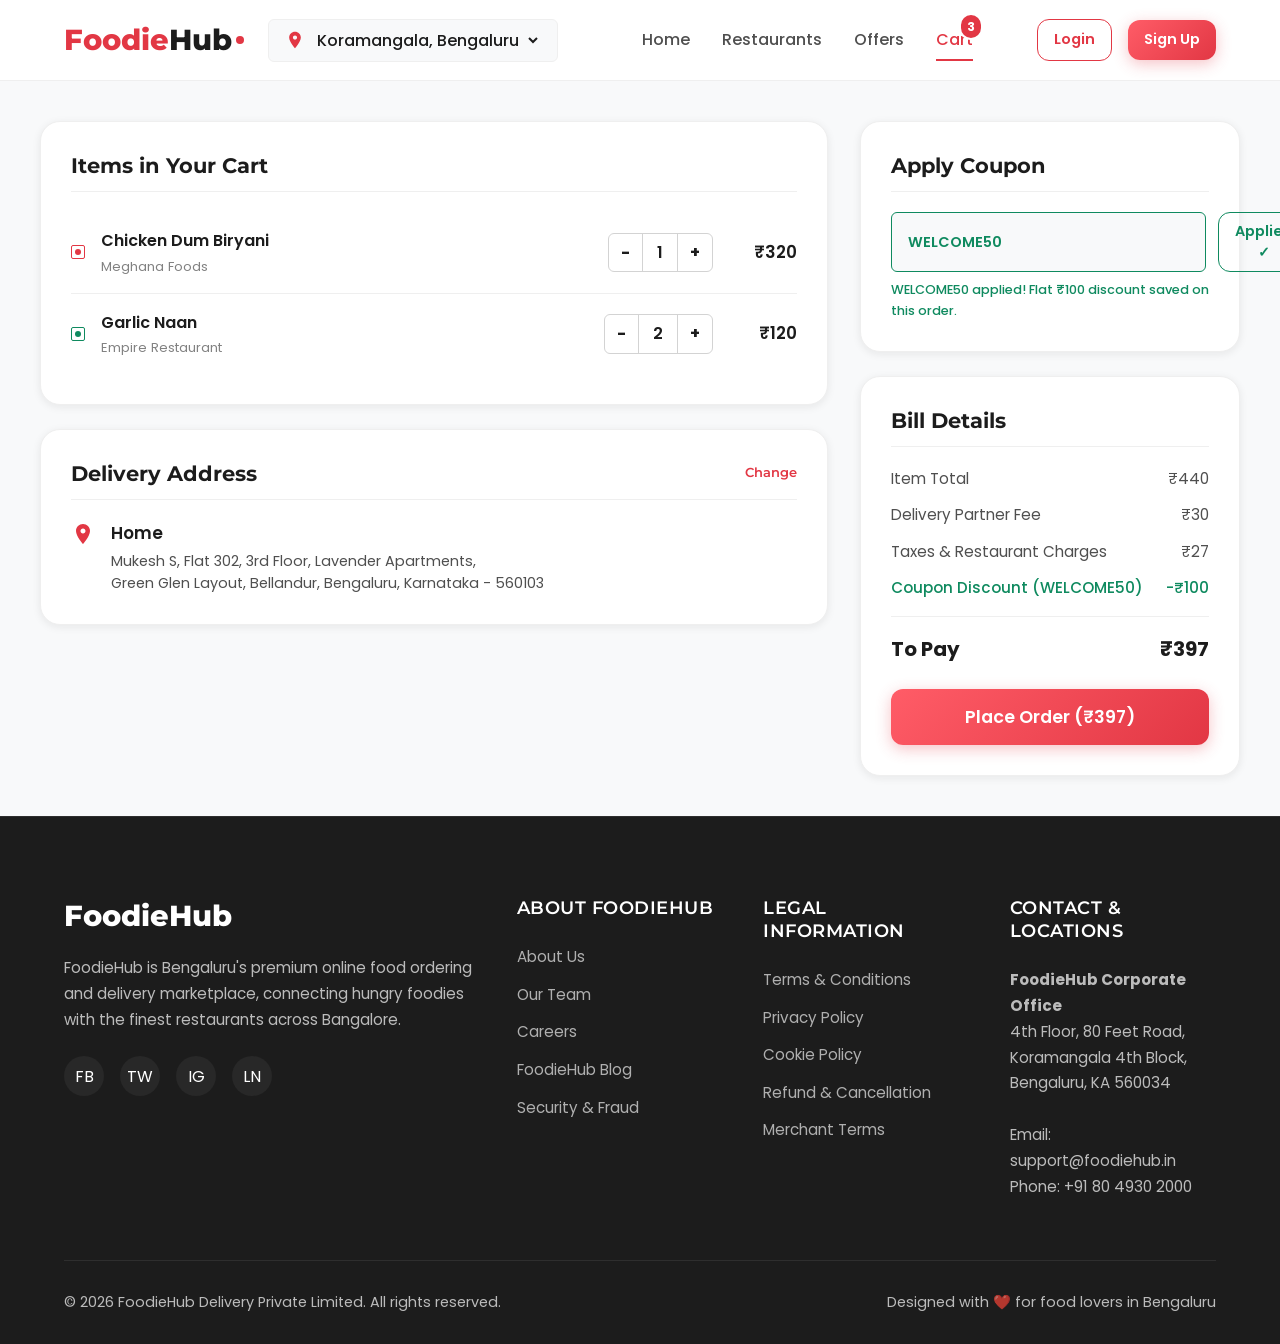
==== cart.html @ 64d27a71 "Implement dynamic shopping cart functionality using client-side localStorage" ====
<!DOCTYPE html>
<html lang="en">
<head>
  <meta charset="UTF-8">
  <meta name="viewport" content="width=device-width, initial-scale=1.0">
  <meta name="description" content="View your cart, adjust item quantities, apply promo codes, and check out on FoodieHub.">
  <title>FoodieHub | Shopping Cart & Checkout</title>
  <link rel="stylesheet" href="css/style.css">
</head>
<body>

  <!-- Mobile nav drawer checkbox -->
  <input type="checkbox" id="menu-toggle" class="menu-toggle-checkbox">

  <!-- Navigation Bar -->
  <header class="navbar-wrapper">
    <div class="container navbar">
      <a href="index.html" class="logo">
        Foodie<span>Hub</span><div class="logo-dot"></div>
      </a>

      <!-- Location Selector -->
      <div class="location-selector">
        <svg xmlns="http://www.w3.org/2000/svg" height="20" viewBox="0 0 24 24" width="20">
          <path d="M12 2C8.13 2 5 5.13 5 9c0 5.25 7 13 7 13s7-7.75 7-13c0-3.87-3.13-7-7-7zm0 9.5c-1.38 0-2.5-1.12-2.5-2.5s1.12-2.5 2.5-2.5 2.5 1.12 2.5 2.5-1.12 2.5-2.5 2.5z"/>
        </svg>
        <select aria-label="Select Bengaluru Location">
          <option value="bengaluru">Bengaluru (All)</option>
          <option value="koramangala" selected>Koramangala, Bengaluru</option>
          <option value="indiranagar">Indiranagar, Bengaluru</option>
          <option value="jayanagar">Jayanagar, Bengaluru</option>
          <option value="basavanagudi">Basavanagudi, Bengaluru</option>
          <option value="whitefield">Whitefield, Bengaluru</option>
          <option value="hsr">HSR Layout, Bengaluru</option>
        </select>
      </div>

      <!-- Nav Links -->
      <nav class="nav-menu">
        <a href="index.html" class="nav-link">Home</a>
        <a href="restaurants.html" class="nav-link">Restaurants</a>
        <a href="index.html#offers" class="nav-link">Offers</a>
        <a href="cart.html" class="nav-link nav-cart-btn active">
          Cart 
          <span class="cart-badge">2</span>
        </a>
        <div class="nav-auth">
          <a href="login.html" class="btn btn-outline btn-sm">Login</a>
          <a href="register.html" class="btn btn-primary btn-sm">Sign Up</a>
        </div>
      </nav>

      <!-- Mobile Hamburger Toggle Button -->
      <label for="menu-toggle" class="menu-toggle-btn">
        <svg xmlns="http://www.w3.org/2000/svg" height="28" viewBox="0 0 24 24" width="28" fill="#1C1C1C">
          <path d="M3 18h18v-2H3v2zm0-5h18v-2H3v2zm0-7v2h18V6H3z"/>
        </svg>
      </label>
    </div>
  </header>

  <!-- Cart Page Layout -->
  <main class="container cart-layout">
    
    <!-- Left Column: Cart Items & Delivery Address -->
    <div class="cart-left-section">
      <!-- Cart Items Box -->
      <div class="cart-box">
        <h3>Items in Your Cart</h3>
        
        <!-- Item 1: Chicken Dum Biryani -->
        <div class="cart-item">
          <div class="cart-item-info">
            <span class="indicator indicator-nonveg"><span class="indicator-dot"></span></span>
            <div>
              <div class="cart-item-title">Chicken Dum Biryani</div>
              <div style="font-size: 0.82rem; color: var(--text-muted); margin-top: 2px;">Meghana Foods</div>
            </div>
          </div>
          <div style="display: flex; align-items: center;">
            <div class="qty-control">
              <button class="qty-btn" type="button" aria-label="Decrease quantity" disabled style="opacity: 0.5; cursor: not-allowed;">-</button>
              <span class="qty-val">1</span>
              <button class="qty-btn" type="button" aria-label="Increase quantity" disabled style="opacity: 0.5; cursor: not-allowed;">+</button>
            </div>
            <div class="cart-item-price" style="margin-left: 24px; min-width: 60px; text-align: right;">₹320</div>
          </div>
        </div>

        <!-- Item 2: Garlic Naan -->
        <div class="cart-item">
          <div class="cart-item-info">
            <span class="indicator indicator-veg"><span class="indicator-dot"></span></span>
            <div>
              <div class="cart-item-title">Garlic Naan</div>
              <div style="font-size: 0.82rem; color: var(--text-muted); margin-top: 2px;">Empire Restaurant</div>
            </div>
          </div>
          <div style="display: flex; align-items: center;">
            <div class="qty-control">
              <button class="qty-btn" type="button" aria-label="Decrease quantity" disabled style="opacity: 0.5; cursor: not-allowed;">-</button>
              <span class="qty-val">2</span>
              <button class="qty-btn" type="button" aria-label="Increase quantity" disabled style="opacity: 0.5; cursor: not-allowed;">+</button>
            </div>
            <div class="cart-item-price" style="margin-left: 24px; min-width: 60px; text-align: right;">₹120</div>
          </div>
        </div>
      </div>

      <!-- Delivery Address Box -->
      <div class="cart-box">
        <h3 style="display: flex; align-items: center; justify-content: space-between;">
          Delivery Address
          <span style="font-size: 0.8rem; color: var(--primary-color); font-weight: 600; cursor: pointer;">Change</span>
        </h3>
        <div style="display: flex; gap: 16px; align-items: flex-start;">
          <svg xmlns="http://www.w3.org/2000/svg" height="24" viewBox="0 0 24 24" width="24" fill="var(--primary-color)" style="flex-shrink: 0; margin-top: 2px;">
            <path d="M12 2C8.13 2 5 5.13 5 9c0 5.25 7 13 7 13s7-7.75 7-13c0-3.87-3.13-7-7-7zm0 9.5c-1.38 0-2.5-1.12-2.5-2.5s1.12-2.5 2.5-2.5 2.5 1.12 2.5 2.5-1.12 2.5-2.5 2.5z"/>
          </svg>
          <div>
            <div style="font-weight: 600; color: var(--text-dark); font-size: 1.05rem; margin-bottom: 4px;">Home</div>
            <p style="color: var(--text-medium); font-size: 0.9rem; line-height: 1.5;">
              Mukesh S, Flat 302, 3rd Floor, Lavender Apartments,<br>
              Green Glen Layout, Bellandur, Bengaluru, Karnataka - 560103
            </p>
          </div>
        </div>
      </div>
    </div>

    <!-- Right Column: Bill Details & Coupons -->
    <div>
      <!-- Promo Code Box -->
      <div class="cart-box" style="margin-bottom: 24px;">
        <h3>Apply Coupon</h3>
        <div class="promo-container">
          <input type="text" value="WELCOME50" readonly style="background-color: var(--bg-light); border-color: var(--veg-green); font-weight: 600; color: var(--veg-green);">
          <button class="btn btn-outline btn-sm" style="border-color: var(--veg-green); color: var(--veg-green); font-weight: 600; pointer-events: none;">Applied ✓</button>
        </div>
        <p style="font-size: 0.8rem; color: var(--veg-green); margin-top: 8px; font-weight: 500;">
          WELCOME50 applied! Flat ₹100 discount saved on this order.
        </p>
      </div>

      <!-- Bill Details Box -->
      <div class="cart-box">
        <h3>Bill Details</h3>
        <div class="bill-row">
          <span>Item Total</span>
          <span>₹440</span>
        </div>
        <div class="bill-row">
          <span>Delivery Partner Fee</span>
          <span>₹30</span>
        </div>
        <div class="bill-row">
          <span>Taxes &amp; Restaurant Charges</span>
          <span>₹25</span>
        </div>
        <div class="bill-row" style="color: var(--veg-green); font-weight: 500;">
          <span>Coupon Discount (WELCOME50)</span>
          <span>-₹100</span>
        </div>
        
        <div class="bill-total-row">
          <span>To Pay</span>
          <span>₹395</span>
        </div>

        <div style="margin-top: 24px;">
          <a href="#order-success-modal" class="btn btn-primary" style="width: 100%; font-size: 1.1rem; padding: 14px 28px;">Place Order (₹395)</a>
        </div>
      </div>
    </div>

  </main>

  <!-- CSS-only Success Modal -->
  <div id="order-success-modal" class="modal-overlay">
    <div class="modal-card">
      <div class="success-icon-wrapper">
        <svg xmlns="http://www.w3.org/2000/svg" height="80" viewBox="0 0 24 24" width="80" fill="var(--veg-green)">
          <path d="M12 2C6.48 2 2 6.48 2 12s4.48 10 10 10 10-4.48 10-10S17.52 2 12 2zm-2 15l-5-5 1.41-1.41L10 14.17l7.59-7.59L19 8l-9 9z"/>
        </svg>
      </div>
      <h2>Order Placed Successfully!</h2>
      <p>Your delicious food is being prepared. Order ID: <strong>#FH-893021</strong></p>
      
      <div class="order-summary-box">
        <div class="order-summary-row"><span>Items:</span><strong>Chicken Dum Biryani, Garlic Naan x2</strong></div>
        <div class="order-summary-row"><span>Delivery Address:</span><strong>Flat 302, Green Glen Layout, Bengaluru</strong></div>
        <div class="order-summary-row"><span>Estimated Time:</span><strong>32 Mins</strong></div>
      </div>

      <!-- Tracking Timeline in Modal -->
      <div class="timeline" style="margin-top: 24px; text-align: left;">
        <div class="timeline-step completed">
          <div class="timeline-title">Order Confirmed</div>
          <div class="timeline-desc">Your order has been received by Meghana Foods</div>
        </div>
        <div class="timeline-step active">
          <div class="timeline-title">Preparing Food</div>
          <div class="timeline-desc">Chef is preparing your fresh meal</div>
        </div>
        <div class="timeline-step">
          <div class="timeline-title">Out for Delivery</div>
          <div class="timeline-desc">Delivery partner will pick up shortly</div>
        </div>
      </div>

      <div class="modal-actions" style="margin-top: 30px;">
        <a href="restaurants.html" class="btn btn-outline" style="padding: 10px 24px;">Browse More</a>
        <a href="#" class="btn btn-primary" style="padding: 10px 24px; background: var(--veg-green); box-shadow: 0 4px 15px rgba(15,138,95,0.3);">Track Order</a>
      </div>
    </div>
  </div>

  <!-- Footer Section -->
  <footer class="footer">
    <div class="container">
      <div class="footer-top">
        <div class="footer-brand">
          <h3>FoodieHub</h3>
          <p>FoodieHub is Bengaluru's premium online food ordering and delivery marketplace, connecting hungry foodies with the finest restaurants across Bangalore.</p>
          <div class="social-links">
            <a href="#" class="social-icon">FB</a>
            <a href="#" class="social-icon">TW</a>
            <a href="#" class="social-icon">IG</a>
            <a href="#" class="social-icon">LN</a>
          </div>
        </div>

        <div class="footer-col">
          <h4>About FoodieHub</h4>
          <ul>
            <li><a href="#">About Us</a></li>
            <li><a href="#">Our Team</a></li>
            <li><a href="#">Careers</a></li>
            <li><a href="#">FoodieHub Blog</a></li>
            <li><a href="#">Security & Fraud</a></li>
          </ul>
        </div>

        <div class="footer-col">
          <h4>Legal Information</h4>
          <ul>
            <li><a href="#">Terms & Conditions</a></li>
            <li><a href="#">Privacy Policy</a></li>
            <li><a href="#">Cookie Policy</a></li>
            <li><a href="#">Refund & Cancellation</a></li>
            <li><a href="#">Merchant Terms</a></li>
          </ul>
        </div>

        <div class="footer-col">
          <h4>Contact & Locations</h4>
          <address>
            <strong>FoodieHub Corporate Office</strong><br>
            4th Floor, 80 Feet Road,<br>
            Koramangala 4th Block,<br>
            Bengaluru, KA 560034<br><br>
            Email: support@foodiehub.in<br>
            Phone: +91 80 4930 2000
          </address>
        </div>
      </div>

      <div class="footer-bottom">
        <p>&copy; 2026 FoodieHub Delivery Private Limited. All rights reserved.</p>
        <p>Designed with ❤️ for food lovers in Bengaluru</p>
      </div>
    </div>
  </footer>
  <script src="js/cart.js"></script>
</body>
</html>
---- css/style.css ----
/* ==========================================================================
   FoodieHub - Main Design System & Stylesheet
   ========================================================================== */

/* --- Google Fonts Import --- */
@import url('https://fonts.googleapis.com/css2?family=Montserrat:wght@400;500;600;700&family=Poppins:wght@300;400;500;600;700&display=swap');

/* --- CSS custom properties (Design System) --- */
:root {
  --primary-color: #E23744;
  --primary-hover: #C92C37;
  --primary-light: #FCEBEB;
  --primary-gradient: linear-gradient(135deg, #FF5C67 0%, #E23744 100%);
  --secondary-color: #1C1C1C;
  --accent-gold: #FFB800;
  --veg-green: #0F8A5F;
  --nonveg-red: #E23744;
  --text-dark: #1C1C1C;
  --text-medium: #4F4F4F;
  --text-muted: #828282;
  --bg-light: #F8F9FA;
  --bg-white: #FFFFFF;
  --bg-dark: #121212;
  --border-color: #EFEFEF;
  --border-color-dark: #D3D3D3;
  --shadow-sm: 0 2px 8px rgba(28, 28, 28, 0.08);
  --shadow-md: 0 8px 20px rgba(28, 28, 28, 0.06);
  --shadow-lg: 0 16px 36px rgba(28, 28, 28, 0.12);
  --font-main: 'Poppins', sans-serif;
  --font-headings: 'Montserrat', sans-serif;
  --border-radius: 12px;
  --border-radius-lg: 20px;
  --border-radius-sm: 6px;
  --transition-fast: all 0.2s ease-in-out;
  --transition-normal: all 0.3s ease-in-out;
  --max-width: 1200px;
}

/* --- Reset & Base Styles --- */
*, *::before, *::after {
  box-sizing: border-box;
  margin: 0;
  padding: 0;
}

html {
  scroll-behavior: smooth;
  font-size: 16px;
}

body {
  font-family: var(--font-main);
  background-color: var(--bg-light);
  color: var(--text-dark);
  line-height: 1.6;
  overflow-x: hidden;
}

h1, h2, h3, h4, h5, h6 {
  font-family: var(--font-headings);
  font-weight: 700;
  color: var(--secondary-color);
  line-height: 1.3;
}

a {
  text-decoration: none;
  color: inherit;
  transition: var(--transition-fast);
}

img {
  max-width: 100%;
  height: auto;
  display: block;
}

input, button, select, textarea {
  font-family: inherit;
  font-size: 1rem;
  border: none;
  outline: none;
}

ul {
  list-style: none;
}

/* --- Layout Utility Classes --- */
.container {
  width: 100%;
  max-width: var(--max-width);
  margin: 0 auto;
  padding: 0 24px;
}

.section {
  padding: 80px 0;
}

.section-header {
  margin-bottom: 40px;
  text-align: left;
}

.section-header h2 {
  font-size: 2.2rem;
  font-weight: 700;
  margin-bottom: 8px;
}

.section-header p {
  color: var(--text-muted);
  font-size: 1.1rem;
}

/* --- Buttons --- */
.btn {
  display: inline-flex;
  align-items: center;
  justify-content: center;
  padding: 12px 28px;
  font-weight: 600;
  border-radius: var(--border-radius);
  cursor: pointer;
  transition: var(--transition-normal);
  text-align: center;
}

.btn-primary {
  background: var(--primary-gradient);
  color: var(--bg-white);
  box-shadow: 0 4px 15px rgba(226, 55, 68, 0.3);
}

.btn-primary:hover {
  transform: translateY(-2px);
  box-shadow: 0 6px 20px rgba(226, 55, 68, 0.4);
}

.btn-secondary {
  background-color: var(--bg-white);
  color: var(--secondary-color);
  border: 2px solid var(--secondary-color);
}

.btn-secondary:hover {
  background-color: var(--secondary-color);
  color: var(--bg-white);
  transform: translateY(-2px);
}

.btn-outline {
  background-color: transparent;
  color: var(--primary-color);
  border: 1px solid var(--primary-color);
}

.btn-outline:hover {
  background-color: var(--primary-light);
}

.btn-sm {
  padding: 8px 16px;
  font-size: 0.9rem;
}

/* --- Sticky Navigation Bar --- */
.navbar-wrapper {
  position: sticky;
  top: 0;
  left: 0;
  width: 100%;
  background-color: rgba(255, 255, 255, 0.9);
  backdrop-filter: blur(12px);
  border-bottom: 1px solid var(--border-color);
  z-index: 1000;
}

.navbar {
  display: flex;
  align-items: center;
  justify-content: space-between;
  height: 80px;
}

.logo {
  font-family: var(--font-headings);
  font-size: 1.8rem;
  font-weight: 800;
  color: var(--primary-color);
  display: flex;
  align-items: center;
}

.logo span {
  color: var(--secondary-color);
}

.logo-dot {
  width: 8px;
  height: 8px;
  background-color: var(--primary-color);
  border-radius: 50%;
  margin-left: 4px;
}

/* Location Selector */
.location-selector {
  display: flex;
  align-items: center;
  background-color: var(--bg-light);
  padding: 8px 16px;
  border-radius: var(--border-radius-sm);
  border: 1px solid var(--border-color);
  margin-left: 24px;
  margin-right: auto;
}

.location-selector svg {
  fill: var(--primary-color);
  margin-right: 8px;
}

.location-selector select {
  background: transparent;
  font-weight: 500;
  color: var(--text-dark);
  cursor: pointer;
}

/* Nav Links */
.nav-menu {
  display: flex;
  align-items: center;
  gap: 32px;
}

.nav-link {
  font-weight: 500;
  color: var(--text-medium);
  position: relative;
  padding: 8px 0;
}

.nav-link::after {
  content: '';
  position: absolute;
  bottom: 0;
  left: 0;
  width: 0;
  height: 2px;
  background-color: var(--primary-color);
  transition: var(--transition-fast);
}

.nav-link:hover {
  color: var(--primary-color);
}

.nav-link:hover::after,
.nav-link.active::after {
  width: 100%;
}

.nav-link.active {
  color: var(--primary-color);
}

/* Nav Cart Icon Badge */
.nav-cart-btn {
  position: relative;
  display: flex;
  align-items: center;
}

.cart-badge {
  position: absolute;
  top: -6px;
  right: -10px;
  background-color: var(--primary-color);
  color: var(--bg-white);
  font-size: 0.75rem;
  font-weight: 700;
  padding: 2px 6px;
  border-radius: 20px;
  border: 2px solid var(--bg-white);
}

/* Auth Buttons */
.nav-auth {
  display: flex;
  align-items: center;
  gap: 16px;
  margin-left: 32px;
}

/* Mobile Nav Drawer & Burger Icon (Pure CSS) */
.menu-toggle-btn {
  display: none;
  cursor: pointer;
  z-index: 1002;
}

.menu-toggle-checkbox {
  display: none;
}

/* --- Hero Banner Section --- */
.hero {
  position: relative;
  min-height: 520px;
  background: linear-gradient(rgba(0, 0, 0, 0.45), rgba(0, 0, 0, 0.55)), url('../images/banners/hero_bg.jpg') no-repeat center center/cover;
  display: flex;
  align-items: center;
  justify-content: center;
  text-align: center;
  color: var(--bg-white);
  padding: 100px 24px;
}

.hero-content {
  max-width: 800px;
  width: 100%;
}

.hero-content h1 {
  color: var(--bg-white);
  font-size: 3.5rem;
  font-weight: 800;
  margin-bottom: 16px;
  text-shadow: 0 4px 10px rgba(0, 0, 0, 0.3);
  letter-spacing: -0.5px;
}

.hero-content p {
  font-size: 1.4rem;
  margin-bottom: 40px;
  text-shadow: 0 2px 6px rgba(0, 0, 0, 0.3);
  font-weight: 300;
}

/* Hero Search Bar */
.search-container {
  display: flex;
  background-color: var(--bg-white);
  border-radius: 50px;
  padding: 8px 8px 8px 24px;
  box-shadow: var(--shadow-lg);
  max-width: 700px;
  margin: 0 auto 32px auto;
  align-items: center;
  border: 1.5px solid transparent;
  transition: var(--transition-normal);
}

.search-container:focus-within {
  border-color: var(--primary-color);
  box-shadow: 0 0 0 4px rgba(226, 55, 68, 0.15);
}

.search-container svg {
  fill: var(--text-muted);
  margin-right: 12px;
  flex-shrink: 0;
}

.search-container input {
  flex-grow: 1;
  border: none;
  font-size: 1.05rem;
  color: var(--text-dark);
}

.search-container input::placeholder {
  color: var(--text-muted);
}

.search-container button {
  background: var(--primary-gradient);
  color: var(--bg-white);
  border-radius: 50px;
  padding: 14px 32px;
  font-weight: 600;
  cursor: pointer;
  display: flex;
  align-items: center;
  gap: 8px;
  transition: var(--transition-normal);
}

.search-container button:hover {
  transform: scale(1.02);
}

.hero-buttons {
  display: flex;
  justify-content: center;
  gap: 20px;
}

/* --- Cuisine Categories Section --- */
.category-grid {
  display: grid;
  grid-template-columns: repeat(auto-fill, minmax(100px, 1fr));
  gap: 24px 16px;
  justify-content: center;
}

.category-card {
  display: flex;
  flex-direction: column;
  align-items: center;
  text-align: center;
  cursor: pointer;
}

.category-img-wrapper {
  width: 90px;
  height: 90px;
  border-radius: 50%;
  overflow: hidden;
  box-shadow: var(--shadow-sm);
  border: 2px solid var(--bg-white);
  margin-bottom: 12px;
  transition: var(--transition-normal);
  background-color: var(--bg-white);
}

.category-img-wrapper img {
  width: 100%;
  height: 100%;
  object-fit: cover;
  transition: var(--transition-normal);
}

.category-card span {
  font-size: 0.95rem;
  font-weight: 600;
  color: var(--text-dark);
  transition: var(--transition-fast);
}

/* Hover effects */
.category-card:hover .category-img-wrapper {
  transform: translateY(-8px);
  box-shadow: var(--shadow-lg);
  border-color: var(--primary-color);
}

.category-card:hover .category-img-wrapper img {
  transform: scale(1.15);
}

.category-card:hover span {
  color: var(--primary-color);
}

/* --- Offers Section --- */
.offers-grid {
  display: grid;
  grid-template-columns: repeat(auto-fit, minmax(260px, 1fr));
  gap: 24px;
}

.offer-card {
  background: var(--bg-white);
  border-radius: var(--border-radius-lg);
  padding: 28px;
  position: relative;
  overflow: hidden;
  box-shadow: var(--shadow-md);
  border: 1px solid var(--border-color);
  transition: var(--transition-normal);
}

.offer-card-1 {
  background: linear-gradient(135deg, #FDE8E9 0%, #FFF5F5 100%);
  border-left: 6px solid var(--primary-color);
}

.offer-card-2 {
  background: linear-gradient(135deg, #FEF7E6 0%, #FFFDF7 100%);
  border-left: 6px solid var(--accent-gold);
}

.offer-card-3 {
  background: linear-gradient(135deg, #E7F6F0 0%, #F5FDFB 100%);
  border-left: 6px solid var(--veg-green);
}

.offer-card-4 {
  background: linear-gradient(135deg, #F1E9FC 0%, #FBF8FF 100%);
  border-left: 6px solid #8A3FFC;
}

.offer-card:hover {
  transform: translateY(-8px);
  box-shadow: var(--shadow-lg);
}

.offer-badge {
  background-color: var(--secondary-color);
  color: var(--bg-white);
  font-size: 0.75rem;
  font-weight: 700;
  padding: 4px 10px;
  border-radius: var(--border-radius-sm);
  display: inline-block;
  margin-bottom: 16px;
  letter-spacing: 0.5px;
}

.offer-card-2 .offer-badge { background-color: var(--accent-gold); color: var(--secondary-color); }
.offer-card-3 .offer-badge { background-color: var(--veg-green); }
.offer-card-4 .offer-badge { background-color: #8A3FFC; }

.offer-card h3 {
  font-size: 1.5rem;
  font-weight: 700;
  margin-bottom: 8px;
}

.offer-card p {
  color: var(--text-medium);
  font-size: 0.95rem;
  margin-bottom: 20px;
}

.offer-code {
  font-family: var(--font-headings);
  font-weight: 700;
  border: 1.5px dashed rgba(28, 28, 28, 0.2);
  display: inline-block;
  padding: 6px 16px;
  border-radius: var(--border-radius-sm);
  background-color: rgba(255, 255, 255, 0.6);
  font-size: 0.9rem;
  color: var(--secondary-color);
}

/* Glassmorphism details background shapes */
.offer-card::after {
  content: '';
  position: absolute;
  bottom: -40px;
  right: -40px;
  width: 120px;
  height: 120px;
  border-radius: 50%;
  background-color: rgba(28, 28, 28, 0.02);
  z-index: 1;
}

/* --- Popular Restaurants Section --- */
.restaurant-grid {
  display: grid;
  grid-template-columns: repeat(auto-fill, minmax(270px, 1fr));
  gap: 32px 24px;
}

.restaurant-card {
  background-color: var(--bg-white);
  border-radius: var(--border-radius-lg);
  overflow: hidden;
  box-shadow: var(--shadow-sm);
  border: 1px solid var(--border-color);
  transition: var(--transition-normal);
  position: relative;
  display: flex;
  flex-direction: column;
}

.restaurant-card:hover {
  transform: translateY(-8px);
  box-shadow: var(--shadow-lg);
  border-color: rgba(226, 55, 68, 0.15);
}

.restaurant-img-wrapper {
  position: relative;
  height: 180px;
  overflow: hidden;
  background-color: #ECECEC;
}

.restaurant-img-wrapper img {
  width: 100%;
  height: 100%;
  object-fit: cover;
  transition: var(--transition-normal);
}

.restaurant-card:hover .restaurant-img-wrapper img {
  transform: scale(1.08);
}

/* Card badges */
.badge-offer {
  position: absolute;
  bottom: 12px;
  left: 12px;
  background-color: #2563EB;
  color: var(--bg-white);
  font-weight: 700;
  font-size: 0.8rem;
  padding: 4px 10px;
  border-radius: var(--border-radius-sm);
  z-index: 2;
  box-shadow: var(--shadow-sm);
}

.badge-status {
  position: absolute;
  top: 12px;
  right: 12px;
  background-color: rgba(0, 0, 0, 0.7);
  backdrop-filter: blur(4px);
  color: var(--bg-white);
  font-size: 0.75rem;
  font-weight: 600;
  padding: 4px 10px;
  border-radius: var(--border-radius-sm);
  z-index: 2;
}

.status-closed {
  background-color: #DC2626;
}

.badge-trending {
  position: absolute;
  top: 12px;
  left: 12px;
  background-color: var(--primary-color);
  color: var(--bg-white);
  font-weight: 700;
  font-size: 0.75rem;
  padding: 4px 8px;
  border-radius: var(--border-radius-sm);
  z-index: 2;
  text-transform: uppercase;
  letter-spacing: 0.5px;
  animation: pulse 2s infinite;
}

@keyframes pulse {
  0% { transform: scale(1); }
  50% { transform: scale(1.05); }
  100% { transform: scale(1); }
}

/* Card Content Details */
.restaurant-info {
  padding: 20px;
  display: flex;
  flex-direction: column;
  flex-grow: 1;
}

.restaurant-info-top {
  display: flex;
  justify-content: space-between;
  align-items: flex-start;
  margin-bottom: 8px;
}

.restaurant-info-top h3 {
  font-size: 1.15rem;
  font-weight: 700;
  white-space: nowrap;
  overflow: hidden;
  text-overflow: ellipsis;
  max-width: 170px;
  color: var(--secondary-color);
}

.rating-badge {
  background-color: var(--veg-green);
  color: var(--bg-white);
  padding: 2px 8px;
  border-radius: var(--border-radius-sm);
  font-size: 0.85rem;
  font-weight: 700;
  display: inline-flex;
  align-items: center;
  gap: 4px;
}

.rating-badge.rating-high {
  background-color: #0d8259;
}

.rating-badge.rating-med {
  background-color: var(--accent-gold);
}

.cuisine-tags {
  color: var(--text-muted);
  font-size: 0.85rem;
  margin-bottom: 12px;
  white-space: nowrap;
  overflow: hidden;
  text-overflow: ellipsis;
}

.restaurant-meta {
  display: flex;
  justify-content: space-between;
  align-items: center;
  border-top: 1px solid var(--border-color);
  padding-top: 12px;
  margin-top: auto;
  font-size: 0.82rem;
  color: var(--text-medium);
  font-weight: 500;
}

.meta-delivery {
  display: inline-flex;
  align-items: center;
  gap: 4px;
}

.meta-delivery svg {
  fill: var(--text-muted);
}

.meta-price {
  font-weight: 600;
  color: var(--text-dark);
}

.location-tag {
  color: var(--text-muted);
  font-size: 0.8rem;
  margin-top: 4px;
}

/* Veg / Non-veg indicator circles */
.tag-veg-nonveg {
  display: inline-flex;
  align-items: center;
  gap: 6px;
  margin-bottom: 8px;
}

.indicator {
  width: 14px;
  height: 14px;
  border: 1.5px solid var(--border-color-dark);
  padding: 1px;
  display: flex;
  align-items: center;
  justify-content: center;
  flex-shrink: 0;
  border-radius: 2px;
}

.indicator-dot {
  width: 6px;
  height: 6px;
  border-radius: 50%;
}

.indicator-veg {
  border-color: var(--veg-green);
}

.indicator-veg .indicator-dot {
  background-color: var(--veg-green);
}

.indicator-nonveg {
  border-color: var(--nonveg-red);
}

.indicator-nonveg .indicator-dot {
  background-color: var(--nonveg-red);
}

.type-label {
  font-size: 0.78rem;
  font-weight: 600;
  color: var(--text-medium);
}

/* --- FAQ Section --- */
.faq-container {
  max-width: 800px;
  margin: 0 auto;
}

.faq-item {
  background-color: var(--bg-white);
  border-radius: var(--border-radius);
  margin-bottom: 16px;
  box-shadow: var(--shadow-sm);
  border: 1px solid var(--border-color);
  overflow: hidden;
  transition: var(--transition-normal);
}

.faq-item:hover {
  box-shadow: var(--shadow-md);
  border-color: rgba(226, 55, 68, 0.15);
}

.faq-item details {
  width: 100%;
}

.faq-item summary {
  padding: 20px 24px;
  font-size: 1.1rem;
  font-weight: 600;
  color: var(--secondary-color);
  cursor: pointer;
  list-style: none;
  display: flex;
  justify-content: space-between;
  align-items: center;
}

/* Custom indicator icon */
.faq-item summary::after {
  content: '+';
  font-family: var(--font-headings);
  font-size: 1.5rem;
  color: var(--primary-color);
  transition: transform 0.3s ease;
  font-weight: 500;
}

.faq-item details[open] summary::after {
  content: '-';
  transform: rotate(180deg);
}

.faq-answer {
  padding: 0 24px 24px 24px;
  color: var(--text-medium);
  font-size: 0.95rem;
  border-top: 1px solid var(--border-color);
  margin-top: 0;
  animation: slideDown 0.3s ease-out;
}

@keyframes slideDown {
  from { opacity: 0; transform: translateY(-10px); }
  to { opacity: 1; transform: translateY(0); }
}

/* --- Customer Reviews Section --- */
.reviews-grid {
  display: grid;
  grid-template-columns: repeat(auto-fit, minmax(320px, 1fr));
  gap: 30px;
}

.review-card {
  background-color: var(--bg-white);
  padding: 32px;
  border-radius: var(--border-radius-lg);
  box-shadow: var(--shadow-md);
  border: 1px solid var(--border-color);
  transition: var(--transition-normal);
  display: flex;
  flex-direction: column;
}

.review-card:hover {
  transform: translateY(-6px);
  box-shadow: var(--shadow-lg);
}

.reviewer-profile {
  display: flex;
  align-items: center;
  gap: 16px;
  margin-bottom: 20px;
}

.reviewer-avatar {
  width: 50px;
  height: 50px;
  border-radius: 50%;
  background-color: var(--primary-light);
  color: var(--primary-color);
  font-family: var(--font-headings);
  font-weight: 700;
  display: flex;
  align-items: center;
  justify-content: center;
  font-size: 1.2rem;
  border: 1.5px solid var(--primary-color);
}

.reviewer-info h4 {
  font-size: 1rem;
  font-weight: 700;
  color: var(--secondary-color);
}

.reviewer-info span {
  font-size: 0.8rem;
  color: var(--text-muted);
}

.review-stars {
  color: var(--accent-gold);
  margin-bottom: 12px;
  display: flex;
  gap: 2px;
}

.review-text {
  color: var(--text-medium);
  font-size: 0.95rem;
  font-style: italic;
  line-height: 1.6;
}

/* --- Food Gallery Section --- */
.gallery-grid {
  display: grid;
  grid-template-columns: repeat(4, 1fr);
  gap: 16px;
}

.gallery-item {
  position: relative;
  border-radius: var(--border-radius);
  overflow: hidden;
  height: 220px;
  box-shadow: var(--shadow-sm);
}

.gallery-item img {
  width: 100%;
  height: 100%;
  object-fit: cover;
  transition: var(--transition-normal);
}

.gallery-overlay {
  position: absolute;
  top: 0;
  left: 0;
  width: 100%;
  height: 100%;
  background: linear-gradient(to top, rgba(0, 0, 0, 0.8) 0%, rgba(0, 0, 0, 0.2) 100%);
  display: flex;
  flex-direction: column;
  justify-content: flex-end;
  padding: 20px;
  opacity: 0;
  transition: var(--transition-normal);
}

.gallery-overlay h4 {
  color: var(--bg-white);
  font-size: 1.1rem;
  font-weight: 600;
}

.gallery-overlay span {
  color: var(--primary-light);
  font-size: 0.85rem;
  font-weight: 500;
}

.gallery-item:hover img {
  transform: scale(1.1);
}

.gallery-item:hover .gallery-overlay {
  opacity: 1;
}

/* --- Newsletter Section --- */
.newsletter-wrapper {
  background: var(--secondary-color);
  border-radius: var(--border-radius-lg);
  padding: 60px 40px;
  color: var(--bg-white);
  position: relative;
  overflow: hidden;
  box-shadow: var(--shadow-lg);
}

.newsletter-wrapper::after {
  content: '';
  position: absolute;
  top: -80px;
  left: -80px;
  width: 250px;
  height: 250px;
  border-radius: 50%;
  background: radial-gradient(rgba(226, 55, 68, 0.15) 0%, transparent 70%);
  z-index: 1;
}

.newsletter-content {
  position: relative;
  z-index: 2;
  display: flex;
  flex-direction: column;
  align-items: center;
  text-align: center;
  max-width: 600px;
  margin: 0 auto;
}

.newsletter-content h2 {
  color: var(--bg-white);
  font-size: 2.2rem;
  font-weight: 800;
  margin-bottom: 12px;
}

.newsletter-content p {
  color: rgba(255, 255, 255, 0.7);
  font-size: 1.05rem;
  margin-bottom: 32px;
}

.newsletter-form {
  display: flex;
  width: 100%;
  background-color: rgba(255, 255, 255, 0.1);
  backdrop-filter: blur(8px);
  padding: 6px;
  border-radius: 50px;
  border: 1px solid rgba(255, 255, 255, 0.2);
}

.newsletter-form input {
  flex-grow: 1;
  background: transparent;
  border: none;
  padding: 12px 24px;
  color: var(--bg-white);
  font-size: 1rem;
}

.newsletter-form input::placeholder {
  color: rgba(255, 255, 255, 0.5);
}

.newsletter-form button {
  background-color: var(--primary-color);
  color: var(--bg-white);
  border-radius: 50px;
  padding: 12px 30px;
  font-weight: 600;
  cursor: pointer;
  transition: var(--transition-normal);
}

.newsletter-form button:hover {
  background-color: var(--primary-hover);
  transform: scale(1.02);
}

/* --- Footer Section --- */
.footer {
  background-color: var(--secondary-color);
  color: rgba(255, 255, 255, 0.7);
  padding: 80px 0 30px 0;
  border-top: 1px solid rgba(255, 255, 255, 0.08);
}

.footer-top {
  display: grid;
  grid-template-columns: 2fr repeat(3, 1fr);
  gap: 40px;
  margin-bottom: 60px;
}

.footer-brand h3 {
  color: var(--bg-white);
  font-size: 1.8rem;
  font-weight: 800;
  margin-bottom: 20px;
}

.footer-brand p {
  line-height: 1.7;
  margin-bottom: 24px;
  font-size: 0.95rem;
}

.social-links {
  display: flex;
  gap: 16px;
}

.social-icon {
  width: 40px;
  height: 40px;
  border-radius: 50%;
  background-color: rgba(255, 255, 255, 0.05);
  display: flex;
  align-items: center;
  justify-content: center;
  color: var(--bg-white);
  transition: var(--transition-normal);
}

.social-icon:hover {
  background-color: var(--primary-color);
  color: var(--bg-white);
  transform: translateY(-3px);
}

.footer-col h4 {
  color: var(--bg-white);
  font-size: 1.1rem;
  font-weight: 600;
  margin-bottom: 24px;
  text-transform: uppercase;
  letter-spacing: 0.5px;
}

.footer-col ul {
  display: flex;
  flex-direction: column;
  gap: 12px;
}

.footer-col a {
  color: rgba(255, 255, 255, 0.65);
  font-size: 0.95rem;
}

.footer-col a:hover {
  color: var(--primary-color);
  padding-left: 4px;
}

.footer-col address {
  font-style: normal;
  line-height: 1.7;
  font-size: 0.95rem;
}

.footer-bottom {
  border-top: 1px solid rgba(255, 255, 255, 0.08);
  padding-top: 30px;
  display: flex;
  justify-content: space-between;
  align-items: center;
  font-size: 0.9rem;
}

/* ==========================================================================
   Restaurants Filter Page & Interactive System
   ========================================================================== */

.restaurants-layout {
  display: grid;
  grid-template-columns: 260px 1fr;
  gap: 32px;
  padding: 40px 0;
}

/* Sidebar Filters (Pure CSS) */
.filter-sidebar {
  background-color: var(--bg-white);
  border-radius: var(--border-radius-lg);
  padding: 30px 24px;
  box-shadow: var(--shadow-sm);
  border: 1px solid var(--border-color);
  align-self: start;
}

.filter-group {
  margin-bottom: 28px;
}

.filter-group:last-child {
  margin-bottom: 0;
}

.filter-group h4 {
  font-size: 1.05rem;
  font-weight: 700;
  margin-bottom: 16px;
  color: var(--secondary-color);
  border-bottom: 1.5px solid var(--border-color);
  padding-bottom: 8px;
}

.filter-options {
  display: flex;
  flex-direction: column;
  gap: 12px;
}

.filter-label {
  display: flex;
  align-items: center;
  cursor: pointer;
  font-size: 0.95rem;
  color: var(--text-medium);
  font-weight: 500;
  transition: var(--transition-fast);
}

.filter-label input {
  margin-right: 10px;
  accent-color: var(--primary-color);
  width: 16px;
  height: 16px;
  cursor: pointer;
}

.filter-label:hover {
  color: var(--primary-color);
}

/* Dynamic CSS Selection Rules for Cuisine and Location Filters */
/* Hide inputs from the user, place them outside */
.filter-inputs-holder {
  display: none;
}

/* Filtering engine using sibling selectors */
/* General logic: When a specific filter is checked, select the matching items and hide others */

/* 1. Cuisine Filters */
#filter-cuisine-biryani:checked ~ .restaurants-layout .restaurant-grid .restaurant-card:not(.cuisine-biryani),
#filter-cuisine-north-indian:checked ~ .restaurants-layout .restaurant-grid .restaurant-card:not(.cuisine-north-indian),
#filter-cuisine-south-indian:checked ~ .restaurants-layout .restaurant-grid .restaurant-card:not(.cuisine-south-indian),
#filter-cuisine-burgers:checked ~ .restaurants-layout .restaurant-grid .restaurant-card:not(.cuisine-burgers),
#filter-cuisine-pizza:checked ~ .restaurants-layout .restaurant-grid .restaurant-card:not(.cuisine-pizza),
#filter-cuisine-chinese:checked ~ .restaurants-layout .restaurant-grid .restaurant-card:not(.cuisine-chinese),
#filter-cuisine-desserts:checked ~ .restaurants-layout .restaurant-grid .restaurant-card:not(.cuisine-desserts),
#filter-cuisine-mexican:checked ~ .restaurants-layout .restaurant-grid .restaurant-card:not(.cuisine-mexican),
#filter-cuisine-healthy:checked ~ .restaurants-layout .restaurant-grid .restaurant-card:not(.cuisine-healthy) {
  display: none;
}

/* 2. Rating Filters */
#filter-rating-45:checked ~ .restaurants-layout .restaurant-grid .restaurant-card:not(.rating-high) {
  display: none;
}

/* 3. Location Filters */
#filter-loc-koramangala:checked ~ .restaurants-layout .restaurant-grid .restaurant-card:not(.loc-koramangala),
#filter-loc-indiranagar:checked ~ .restaurants-layout .restaurant-grid .restaurant-card:not(.loc-indiranagar),
#filter-loc-jayanagar:checked ~ .restaurants-layout .restaurant-grid .restaurant-card:not(.loc-jayanagar),
#filter-loc-basavanagudi:checked ~ .restaurants-layout .restaurant-grid .restaurant-card:not(.loc-basavanagudi),
#filter-loc-whitefield:checked ~ .restaurants-layout .restaurant-grid .restaurant-card:not(.loc-whitefield),
#filter-loc-hsr:checked ~ .restaurants-layout .restaurant-grid .restaurant-card:not(.loc-hsr) {
  display: none;
}

/* 4. Veg Only Filter */
#filter-veg-only:checked ~ .restaurants-layout .restaurant-grid .restaurant-card:not(.veg-pure) {
  display: none;
}

/* Highlights for checked filters on button style selectors if used */
#filter-cuisine-all:checked ~ .restaurants-layout .filter-sidebar label[for="filter-cuisine-all"],
#filter-cuisine-biryani:checked ~ .restaurants-layout .filter-sidebar label[for="filter-cuisine-biryani"],
#filter-cuisine-north-indian:checked ~ .restaurants-layout .filter-sidebar label[for="filter-cuisine-north-indian"],
#filter-cuisine-south-indian:checked ~ .restaurants-layout .filter-sidebar label[for="filter-cuisine-south-indian"],
#filter-cuisine-burgers:checked ~ .restaurants-layout .filter-sidebar label[for="filter-cuisine-burgers"],
#filter-cuisine-pizza:checked ~ .restaurants-layout .filter-sidebar label[for="filter-cuisine-pizza"],
#filter-cuisine-chinese:checked ~ .restaurants-layout .filter-sidebar label[for="filter-cuisine-chinese"],
#filter-cuisine-desserts:checked ~ .restaurants-layout .filter-sidebar label[for="filter-cuisine-desserts"],
#filter-cuisine-mexican:checked ~ .restaurants-layout .filter-sidebar label[for="filter-cuisine-mexican"],
#filter-cuisine-healthy:checked ~ .restaurants-layout .filter-sidebar label[for="filter-cuisine-healthy"] {
  color: var(--primary-color);
  font-weight: 700;
}

/* ==========================================================================
   Restaurant Details Page - Dynamic Selector System
   ========================================================================== */

/* The Target Switching Logic */
.restaurant-details-wrapper {
  padding-bottom: 80px;
}

.details-banner {
  height: 280px;
  background-color: var(--secondary-color);
  position: relative;
  overflow: hidden;
  color: var(--bg-white);
  display: flex;
  align-items: flex-end;
}

.details-banner::before {
  content: '';
  position: absolute;
  top: 0;
  left: 0;
  width: 100%;
  height: 100%;
  background: linear-gradient(rgba(0, 0, 0, 0.1), rgba(0, 0, 0, 0.8));
  z-index: 1;
}

.details-banner-content {
  position: relative;
  z-index: 2;
  padding: 40px 0;
}

.details-header-meta {
  display: flex;
  flex-direction: column;
  gap: 10px;
}

.details-header-meta h1 {
  color: var(--bg-white);
  font-size: 2.8rem;
  font-weight: 800;
}

.details-badges {
  display: flex;
  align-items: center;
  gap: 16px;
  flex-wrap: wrap;
}

.details-badge-pill {
  background-color: rgba(255, 255, 255, 0.2);
  backdrop-filter: blur(8px);
  padding: 6px 14px;
  border-radius: var(--border-radius-sm);
  font-size: 0.9rem;
  font-weight: 600;
}

.details-badge-pill.rating {
  background-color: var(--veg-green);
}

.menu-layout {
  display: grid;
  grid-template-columns: 240px 1fr;
  gap: 32px;
  margin-top: 40px;
}

.menu-categories-list {
  background-color: var(--bg-white);
  border-radius: var(--border-radius);
  padding: 20px;
  box-shadow: var(--shadow-sm);
  border: 1px solid var(--border-color);
  align-self: start;
  position: sticky;
  top: 100px;
}

.menu-categories-list a {
  display: block;
  padding: 12px 16px;
  border-radius: var(--border-radius-sm);
  color: var(--text-medium);
  font-weight: 600;
  margin-bottom: 8px;
  transition: var(--transition-fast);
}

.menu-categories-list a:hover {
  color: var(--primary-color);
  background-color: var(--primary-light);
}

.menu-categories-list a.active {
  color: var(--primary-color);
  background-color: var(--primary-light);
}

.menu-list-section {
  background-color: var(--bg-white);
  border-radius: var(--border-radius-lg);
  padding: 30px;
  box-shadow: var(--shadow-sm);
  border: 1px solid var(--border-color);
}

.menu-section-title {
  font-size: 1.4rem;
  font-weight: 700;
  margin-bottom: 24px;
  border-bottom: 1.5px solid var(--border-color);
  padding-bottom: 10px;
}

.menu-item-row {
  display: flex;
  justify-content: space-between;
  padding: 24px 0;
  border-bottom: 1px solid var(--border-color);
}

.menu-item-row:last-child {
  border-bottom: none;
}

.menu-item-details {
  flex-grow: 1;
  padding-right: 40px;
}

.menu-item-details h4 {
  font-size: 1.1rem;
  font-weight: 700;
  margin-bottom: 6px;
}

.menu-item-price {
  font-weight: 600;
  color: var(--text-dark);
  font-size: 1.05rem;
  margin-bottom: 8px;
}

.menu-item-desc {
  color: var(--text-muted);
  font-size: 0.88rem;
  line-height: 1.5;
}

.menu-item-image-box {
  width: 120px;
  height: 120px;
  position: relative;
  flex-shrink: 0;
}

.menu-item-image-box img {
  width: 100%;
  height: 100%;
  object-fit: cover;
  border-radius: var(--border-radius);
  box-shadow: var(--shadow-sm);
}

.btn-add-item {
  position: absolute;
  bottom: -12px;
  left: 50%;
  transform: translateX(-50%);
  background-color: var(--bg-white);
  color: var(--veg-green);
  border: 1.5px solid var(--border-color-dark);
  padding: 6px 20px;
  font-weight: 700;
  font-size: 0.85rem;
  box-shadow: var(--shadow-sm);
  border-radius: var(--border-radius-sm);
  cursor: pointer;
  text-transform: uppercase;
  transition: var(--transition-fast);
  white-space: nowrap;
}

.btn-add-item:hover {
  background-color: var(--veg-green);
  color: var(--bg-white);
  border-color: var(--veg-green);
  transform: translateX(-50%) scale(1.05);
}

/* Bestseller rating or tag styling */
.badge-bestseller {
  background-color: #FFF3CD;
  color: #856404;
  font-size: 0.72rem;
  font-weight: 700;
  padding: 2px 8px;
  border-radius: 4px;
  margin-left: 8px;
  display: inline-block;
  vertical-align: middle;
}

/* Multi-Restaurant details dynamic switching logic using target selectors */
/* Hide all restaurant target divs by default */
.restaurant-profile-node {
  display: none;
}

/* Show the targeted one */
.restaurant-profile-node:target {
  display: block;
}

/* If no restaurant is targeted (or targeting default index), show first restaurant */
#res-meghana:target ~ #res-default,
#res-empire:target ~ #res-default,
#res-truffles:target ~ #res-default,
#res-vidyarthi:target ~ #res-default,
#res-nagarjuna:target ~ #res-default,
#res-pizzabakery:target ~ #res-default,
#res-a2b:target ~ #res-default,
#res-shivaji:target ~ #res-default,
#res-beijing:target ~ #res-default,
#res-cornerhouse:target ~ #res-default,
#res-leon:target ~ #res-default,
#res-anand:target ~ #res-default,
#res-california:target ~ #res-default,
#res-kfc:target ~ #res-default,
#res-dominos:target ~ #res-default,
#res-mcd:target ~ #res-default,
#res-tacobell:target ~ #res-default,
#res-subway:target ~ #res-default,
#res-freshmenu:target ~ #res-default,
#res-burgerseigneur:target ~ #res-default {
  display: none !important;
}

/* The default one is visible only when none are targeted */
#res-default {
  display: block;
}

/* ==========================================================================
   Shopping Cart Page
   ========================================================================== */

.cart-layout {
  display: grid;
  grid-template-columns: 1fr 380px;
  gap: 32px;
  padding: 40px 0;
}

.cart-left-section {
  display: flex;
  flex-direction: column;
  gap: 24px;
}

.cart-box {
  background-color: var(--bg-white);
  border-radius: var(--border-radius-lg);
  padding: 30px;
  box-shadow: var(--shadow-sm);
  border: 1px solid var(--border-color);
}

.cart-box h3 {
  font-size: 1.3rem;
  margin-bottom: 20px;
  border-bottom: 1.5px solid var(--border-color);
  padding-bottom: 12px;
}

/* Item details inside cart */
.cart-item {
  display: flex;
  align-items: center;
  justify-content: space-between;
  padding: 16px 0;
  border-bottom: 1px solid var(--border-color);
}

.cart-item:last-child {
  border-bottom: none;
}

.cart-item-info {
  display: flex;
  align-items: center;
  gap: 16px;
}

.cart-item-title {
  font-weight: 600;
  font-size: 1rem;
}

.qty-control {
  display: flex;
  align-items: center;
  border: 1.5px solid var(--border-color-dark);
  border-radius: var(--border-radius-sm);
  overflow: hidden;
  margin-left: 20px;
}

.qty-btn {
  background: transparent;
  color: var(--text-dark);
  padding: 6px 12px;
  font-weight: 700;
  cursor: pointer;
  transition: var(--transition-fast);
}

.qty-btn:hover {
  background-color: var(--border-color);
}

.qty-val {
  padding: 6px 14px;
  font-weight: 600;
  border-left: 1.5px solid var(--border-color-dark);
  border-right: 1.5px solid var(--border-color-dark);
}

.cart-item-price {
  font-weight: 600;
  font-size: 1.05rem;
}

/* Bill summary panel */
.bill-row {
  display: flex;
  justify-content: space-between;
  margin-bottom: 12px;
  font-size: 0.95rem;
  color: var(--text-medium);
}

.bill-total-row {
  display: flex;
  justify-content: space-between;
  border-top: 1.5px solid var(--border-color);
  padding-top: 16px;
  margin-top: 16px;
  font-weight: 700;
  font-size: 1.25rem;
  color: var(--secondary-color);
}

.promo-container {
  display: flex;
  margin-top: 20px;
  gap: 12px;
}

.promo-container input {
  flex-grow: 1;
  border: 1.5px solid var(--border-color-dark);
  border-radius: var(--border-radius-sm);
  padding: 10px 16px;
  font-size: 0.9rem;
}

/* Delivery timeline tracker styling */
.timeline {
  display: flex;
  flex-direction: column;
  position: relative;
  padding-left: 32px;
  margin-top: 12px;
}

.timeline::after {
  content: '';
  position: absolute;
  left: 10px;
  top: 6px;
  bottom: 6px;
  width: 2px;
  background-color: var(--border-color-dark);
}

.timeline-step {
  position: relative;
  padding-bottom: 24px;
}

.timeline-step:last-child {
  padding-bottom: 0;
}

.timeline-step::before {
  content: '';
  position: absolute;
  left: -27px;
  top: 5px;
  width: 12px;
  height: 12px;
  border-radius: 50%;
  background-color: var(--border-color-dark);
  border: 2px solid var(--bg-white);
  z-index: 2;
}

.timeline-step.active::before {
  background-color: var(--primary-color);
  box-shadow: 0 0 0 4px rgba(226, 55, 68, 0.2);
}

.timeline-step.completed::before {
  background-color: var(--veg-green);
}

.timeline-title {
  font-weight: 600;
  font-size: 0.95rem;
}

.timeline-desc {
  font-size: 0.82rem;
  color: var(--text-muted);
}

/* ==========================================================================
   Login & Signup Forms
   ========================================================================== */

.auth-page {
  min-height: calc(100vh - 80px);
  display: flex;
  align-items: center;
  justify-content: center;
  background: linear-gradient(135deg, var(--primary-light) 0%, #FFF5F5 100%);
  padding: 60px 24px;
}

.auth-card {
  background-color: var(--bg-white);
  border-radius: var(--border-radius-lg);
  box-shadow: var(--shadow-lg);
  width: 100%;
  max-width: 480px;
  padding: 40px;
  border: 1px solid var(--border-color);
}

.auth-header {
  text-align: center;
  margin-bottom: 32px;
}

.auth-header h2 {
  font-size: 1.8rem;
  font-weight: 800;
  margin-bottom: 8px;
}

.auth-header p {
  color: var(--text-muted);
}

/* Floating Label Styles */
.form-group {
  position: relative;
  margin-bottom: 24px;
}

.form-input {
  width: 100%;
  padding: 16px;
  border: 1.5px solid var(--border-color-dark);
  border-radius: var(--border-radius);
  font-size: 1rem;
  background-color: transparent;
  transition: var(--transition-normal);
}

.form-input:focus {
  border-color: var(--primary-color);
}

.form-label {
  position: absolute;
  left: 16px;
  top: 50%;
  transform: translateY(-50%);
  color: var(--text-muted);
  pointer-events: none;
  transition: var(--transition-normal);
  background-color: var(--bg-white);
  padding: 0 4px;
}

/* Label floating behavior on focus/valid value */
.form-input:focus + .form-label,
.form-input:not(:placeholder-shown) + .form-label {
  top: 0;
  font-size: 0.8rem;
  color: var(--primary-color);
  font-weight: 600;
}

.form-options {
  display: flex;
  justify-content: space-between;
  align-items: center;
  margin-bottom: 28px;
  font-size: 0.9rem;
}

.remember-me {
  display: flex;
  align-items: center;
  cursor: pointer;
}

.remember-me input {
  margin-right: 8px;
  accent-color: var(--primary-color);
}

.forgot-link {
  color: var(--primary-color);
  font-weight: 500;
}

.forgot-link:hover {
  text-decoration: underline;
}

.social-login-wrapper {
  margin-top: 32px;
  text-align: center;
}

.social-divider {
  position: relative;
  margin-bottom: 24px;
}

.social-divider::before {
  content: '';
  position: absolute;
  top: 50%;
  left: 0;
  width: 100%;
  height: 1.5px;
  background-color: var(--border-color);
  z-index: 1;
}

.social-divider span {
  position: relative;
  z-index: 2;
  background-color: var(--bg-white);
  padding: 0 16px;
  color: var(--text-muted);
  font-size: 0.85rem;
  font-weight: 500;
}

.social-buttons {
  display: grid;
  grid-template-columns: 1fr 1fr;
  gap: 16px;
}

.btn-social {
  background-color: var(--bg-white);
  border: 1.5px solid var(--border-color-dark);
  border-radius: var(--border-radius);
  padding: 12px;
  cursor: pointer;
  font-weight: 600;
  display: flex;
  align-items: center;
  justify-content: center;
  gap: 8px;
  font-size: 0.9rem;
  transition: var(--transition-fast);
}

.btn-social:hover {
  background-color: var(--bg-light);
  border-color: var(--text-muted);
}

/* ==========================================================================
   Responsive Design & Media Queries
   ========================================================================== */

/* Tablet Viewports (Max 1024px) */
@media (max-width: 1024px) {
  html {
    font-size: 15px;
  }
  
  .section {
    padding: 60px 0;
  }
  
  .hero-content h1 {
    font-size: 3rem;
  }
  
  .restaurants-layout {
    grid-template-columns: 220px 1fr;
    gap: 20px;
  }
  
  .menu-layout {
    grid-template-columns: 200px 1fr;
    gap: 20px;
  }
  
  .cart-layout {
    grid-template-columns: 1fr;
  }
  
  .gallery-grid {
    grid-template-columns: repeat(2, 1fr);
  }
}

/* Mobile Viewports (Max 768px) */
@media (max-width: 768px) {
  html {
    font-size: 14px;
  }
  
  .navbar {
    height: 70px;
  }
  
  /* Location selection hiding/flexing */
  .location-selector {
    margin-left: 12px;
    padding: 6px 10px;
    font-size: 0.85rem;
  }
  
  /* Mobile menu drawer setup */
  .menu-toggle-btn {
    display: block;
    margin-left: 20px;
  }
  
  .nav-menu {
    position: fixed;
    top: 70px;
    right: -100%;
    width: 280px;
    height: calc(100vh - 70px);
    background-color: var(--bg-white);
    box-shadow: -10px 0 20px rgba(0,0,0,0.05);
    flex-direction: column;
    align-items: flex-start;
    padding: 40px 30px;
    gap: 24px;
    z-index: 1001;
    transition: var(--transition-normal);
  }
  
  .nav-auth {
    flex-direction: column;
    width: 100%;
    margin-left: 0;
    margin-top: 16px;
    gap: 12px;
  }
  
  .nav-auth .btn {
    width: 100%;
  }
  
  /* Menu sliding in when checkbox toggled */
  .menu-toggle-checkbox:checked ~ .nav-menu {
    right: 0;
  }
  
  .hero {
    min-height: 400px;
    padding: 60px 16px;
  }
  
  .hero-content h1 {
    font-size: 2.2rem;
  }
  
  .hero-content p {
    font-size: 1.1rem;
    margin-bottom: 24px;
  }
  
  .search-container {
    padding: 4px 4px 4px 16px;
    margin-bottom: 20px;
  }
  
  .search-container button {
    padding: 10px 20px;
  }
  
  .hero-buttons {
    flex-direction: column;
    gap: 12px;
    width: 100%;
    max-width: 300px;
    margin: 0 auto;
  }
  
  .hero-buttons .btn {
    width: 100%;
  }
  
  /* Layout shifts */
  .restaurants-layout {
    grid-template-columns: 1fr;
  }
  
  /* Collapse Filters in mobile and show on demand or simple list style */
  .filter-sidebar {
    position: relative;
    padding: 20px;
  }
  
  .menu-layout {
    grid-template-columns: 1fr;
  }
  
  .menu-categories-list {
    position: static;
    display: flex;
    overflow-x: auto;
    gap: 10px;
    padding: 12px;
    white-space: nowrap;
    margin-bottom: 20px;
  }
  
  .menu-categories-list a {
    margin-bottom: 0;
    display: inline-block;
  }
  
  .footer-top {
    grid-template-columns: 1fr;
    gap: 30px;
  }
  
  .footer-bottom {
    flex-direction: column;
    text-align: center;
    gap: 16px;
  }
}

/* Small Screens (Max 480px) */
@media (max-width: 480px) {
  .location-selector {
    display: none; /* Hide location bar on very small phones to make logo fit */
  }
  
  .category-grid {
    grid-template-columns: repeat(3, 1fr);
    gap: 16px 8px;
  }
  
  .category-img-wrapper {
    width: 70px;
    height: 70px;
  }
  
  .offers-grid {
    grid-template-columns: 1fr;
  }
  
  .menu-item-row {
    flex-direction: column-reverse;
    gap: 16px;
  }
  
  .menu-item-image-box {
    align-self: center;
    width: 100%;
    height: 160px;
  }
  
  .menu-item-details {
    padding-right: 0;
  }
  
  .gallery-grid {
    grid-template-columns: 1fr;
  }
}


/* ==========================================================================
   PURE CSS RESTAURANT FILTERING AND ROUTING (TARGET & HAS SELECTORS)
   ========================================================================== */

/* 1. Detail Page Section Toggling */
.restaurant-detail-section {
  display: none !important;
}
.restaurant-detail-section:target {
  display: block !important;
}
body:has(.restaurant-detail-section:target) .no-restaurant-selected {
  display: none !important;
}

/* 2. Restaurant Cuisine Filters (Target Hash) */
body:has(#all:target) .restaurant-card {
  display: block !important;
}
body:has(#biryani:target) .restaurant-card:not(.cuisine-biryani),
body:has(#north-indian:target) .restaurant-card:not(.cuisine-north-indian),
body:has(#south-indian:target) .restaurant-card:not(.cuisine-south-indian),
body:has(#burgers:target) .restaurant-card:not(.cuisine-burgers),
body:has(#pizza:target) .restaurant-card:not(.cuisine-pizza),
body:has(#chinese:target) .restaurant-card:not(.cuisine-chinese),
body:has(#desserts:target) .restaurant-card:not(.cuisine-desserts),
body:has(#mexican:target) .restaurant-card:not(.cuisine-mexican),
body:has(#healthy:target) .restaurant-card:not(.cuisine-healthy) {
  display: none !important;
}

/* Active Sidebar Cuisine Style */
.filter-sidebar a.filter-label {
  text-decoration: none;
  display: block;
  padding: 8px 12px;
  border-radius: 6px;
  color: var(--text-dark);
  transition: all 0.2s;
}
.filter-sidebar a.filter-label:hover {
  background: #F5F5F5;
  color: var(--primary-color);
}
/* Default active all category when no other is targeted */
.filter-sidebar a[href="#all"] {
  color: var(--primary-color) !important;
  font-weight: 700 !important;
}
body:has(#biryani:target) .filter-sidebar a[href="#all"],
body:has(#north-indian:target) .filter-sidebar a[href="#all"],
body:has(#south-indian:target) .filter-sidebar a[href="#all"],
body:has(#burgers:target) .filter-sidebar a[href="#all"],
body:has(#pizza:target) .filter-sidebar a[href="#all"],
body:has(#chinese:target) .filter-sidebar a[href="#all"],
body:has(#desserts:target) .filter-sidebar a[href="#all"],
body:has(#mexican:target) .filter-sidebar a[href="#all"],
body:has(#healthy:target) .filter-sidebar a[href="#all"] {
  color: var(--text-dark) !important;
  font-weight: 500 !important;
}

body:has(#biryani:target) .filter-sidebar a[href="#biryani"],
body:has(#north-indian:target) .filter-sidebar a[href="#north-indian"],
body:has(#south-indian:target) .filter-sidebar a[href="#south-indian"],
body:has(#burgers:target) .filter-sidebar a[href="#burgers"],
body:has(#pizza:target) .filter-sidebar a[href="#pizza"],
body:has(#chinese:target) .filter-sidebar a[href="#chinese"],
body:has(#desserts:target) .filter-sidebar a[href="#desserts"],
body:has(#mexican:target) .filter-sidebar a[href="#mexican"],
body:has(#healthy:target) .filter-sidebar a[href="#healthy"] {
  color: var(--primary-color) !important;
  font-weight: 700 !important;
  background: rgba(226, 55, 68, 0.05);
}

/* 3. Pure CSS Ratings Filter */
body:has(#filter-rating-45:checked) .restaurant-grid .restaurant-card:not(.rating-high) {
  display: none !important;
}
body:has(#filter-rating-45:checked) .filter-sidebar label[for="filter-rating-45"] {
  color: var(--primary-color) !important;
  font-weight: 700 !important;
}

/* 4. Pure CSS Veg Filter */
body:has(#filter-veg-only:checked) .restaurant-grid .restaurant-card:not(.veg-pure) {
  display: none !important;
}
body:has(#filter-veg-only:checked) .filter-sidebar label[for="filter-veg-only"] {
  color: var(--primary-color) !important;
  font-weight: 700 !important;
}

/* 5. Pure CSS Location Filters */
body:has(#filter-loc-koramangala:checked) .restaurant-grid .restaurant-card:not(.loc-koramangala),
body:has(#filter-loc-indiranagar:checked) .restaurant-grid .restaurant-card:not(.loc-indiranagar),
body:has(#filter-loc-jayanagar:checked) .restaurant-grid .restaurant-card:not(.loc-jayanagar),
body:has(#filter-loc-basavanagudi:checked) .restaurant-grid .restaurant-card:not(.loc-basavanagudi),
body:has(#filter-loc-whitefield:checked) .restaurant-grid .restaurant-card:not(.loc-whitefield),
body:has(#filter-loc-hsr:checked) .restaurant-grid .restaurant-card:not(.loc-hsr) {
  display: none !important;
}
body:has(#filter-loc-koramangala:checked) .filter-sidebar label[for="filter-loc-koramangala"],
body:has(#filter-loc-indiranagar:checked) .filter-sidebar label[for="filter-loc-indiranagar"],
body:has(#filter-loc-jayanagar:checked) .filter-sidebar label[for="filter-loc-jayanagar"],
body:has(#filter-loc-basavanagudi:checked) .filter-sidebar label[for="filter-loc-basavanagudi"],
body:has(#filter-loc-whitefield:checked) .filter-sidebar label[for="filter-loc-whitefield"],
body:has(#filter-loc-hsr:checked) .filter-sidebar label[for="filter-loc-hsr"] {
  color: var(--primary-color) !important;
  font-weight: 700 !important;
}

/* Mock Add button style for details page */
.btn-add-item-mock:hover {
  background: var(--primary-color) !important;
  color: #FFF !important;
}

/* 6. Pure CSS Modal Overlay */
.modal-overlay {
  position: fixed;
  top: 0;
  left: 0;
  width: 100%;
  height: 100%;
  background-color: rgba(0, 0, 0, 0.6);
  backdrop-filter: blur(5px);
  display: none;
  align-items: center;
  justify-content: center;
  z-index: 2000;
  opacity: 0;
  transition: opacity 0.3s ease;
}

.modal-overlay:target {
  display: flex !important;
  opacity: 1;
}

.modal-card {
  background-color: var(--bg-white);
  border-radius: var(--border-radius-lg);
  padding: 40px;
  max-width: 500px;
  width: 90%;
  text-align: center;
  box-shadow: var(--shadow-lg);
  transform: scale(0.8);
  transition: transform 0.3s ease;
}

.modal-overlay:target .modal-card {
  transform: scale(1);
}

.success-icon-wrapper {
  margin-bottom: 20px;
  animation: scaleUp 0.5s ease-out;
}

@keyframes scaleUp {
  0% { transform: scale(0); }
  70% { transform: scale(1.1); }
  100% { transform: scale(1); }
}

.modal-card h2 {
  font-size: 1.8rem;
  color: var(--secondary-color);
  margin-bottom: 12px;
}

.modal-card p {
  color: var(--text-medium);
  margin-bottom: 24px;
}

.order-summary-box {
  background-color: var(--bg-light);
  border-radius: var(--border-radius);
  padding: 16px;
  border: 1px solid var(--border-color);
  margin-bottom: 24px;
}

.order-summary-row {
  display: flex;
  justify-content: space-between;
  margin-bottom: 8px;
  font-size: 0.9rem;
}

.order-summary-row:last-child {
  margin-bottom: 0;
}

.order-summary-row span {
  color: var(--text-muted);
}

.order-summary-row strong {
  color: var(--text-dark);
}

.modal-actions {
  display: flex;
  justify-content: center;
  gap: 16px;
}
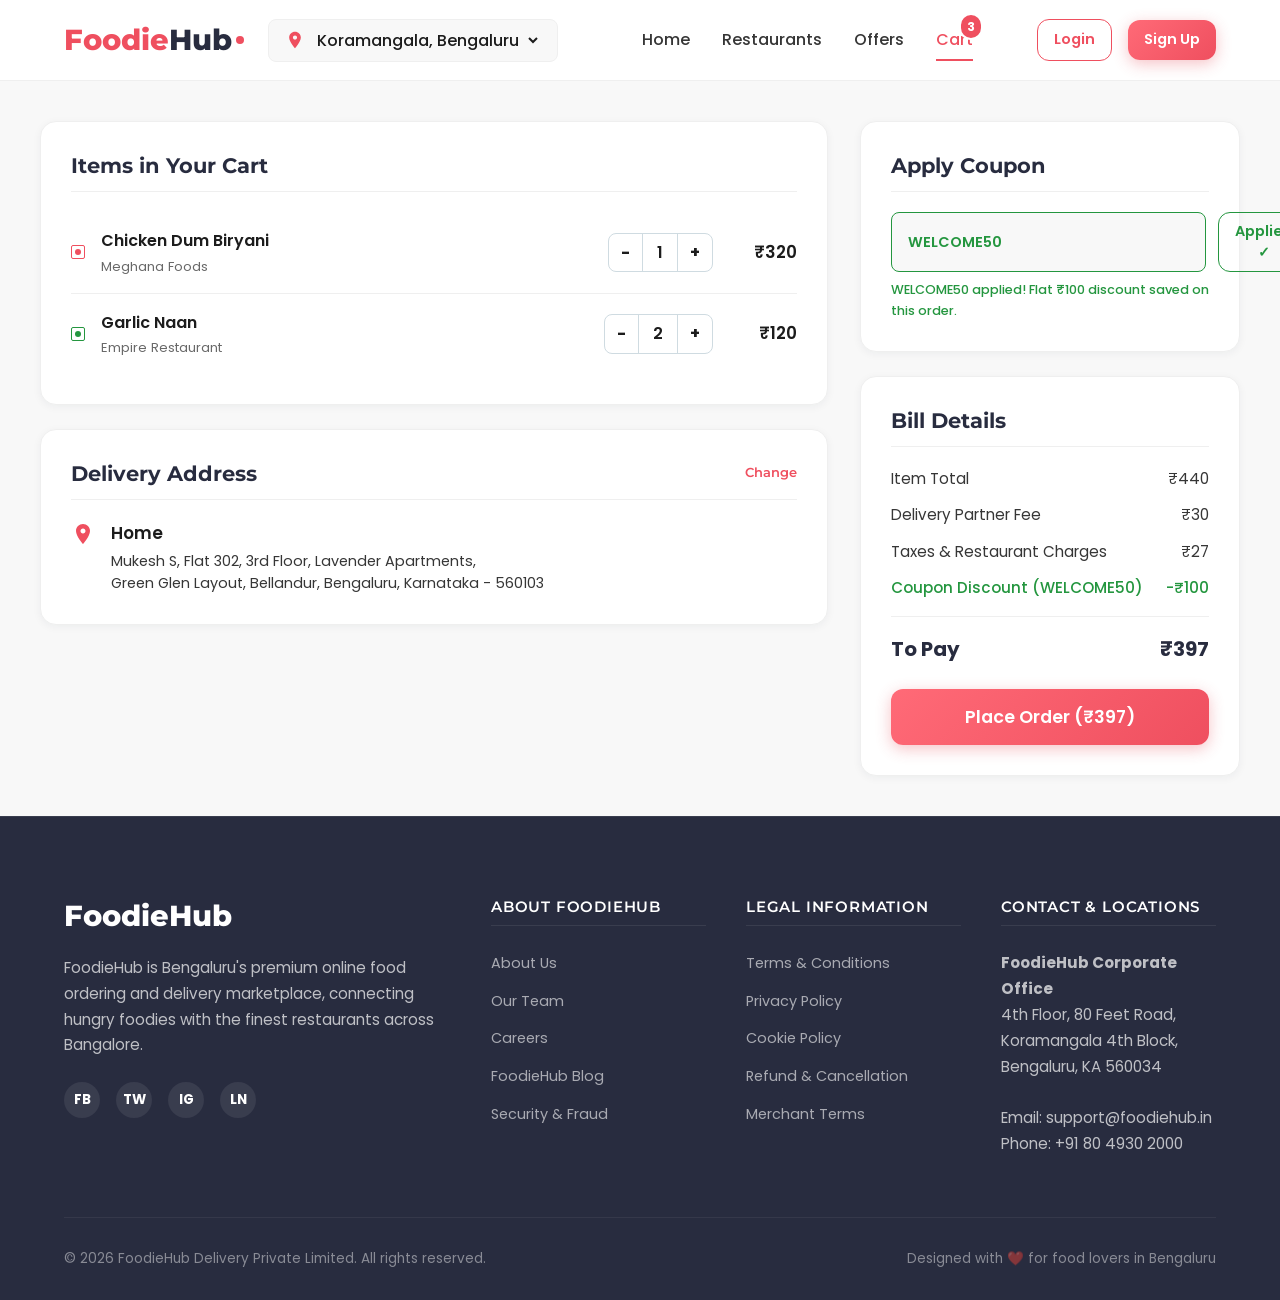
==== commit 4deb7e7b: "Premium Zomato-inspired frontend upgrade for FoodieHub with interactive locations and responsive moc" ====
--- a/cart.html
+++ b/cart.html
@@ -272,5 +272,6 @@
     </div>
   </footer>
   <script src="js/cart.js"></script>
+  <script src="js/app.js"></script>
 </body>
 </html>
--- a/css/style.css
+++ b/css/style.css
@@ -7,32 +7,32 @@
 
 /* --- CSS custom properties (Design System) --- */
 :root {
-  --primary-color: #E23744;
-  --primary-hover: #C92C37;
-  --primary-light: #FCEBEB;
-  --primary-gradient: linear-gradient(135deg, #FF5C67 0%, #E23744 100%);
-  --secondary-color: #1C1C1C;
-  --accent-gold: #FFB800;
-  --veg-green: #0F8A5F;
-  --nonveg-red: #E23744;
+  --primary-color: #EF4F5F;
+  --primary-hover: #E23744;
+  --primary-light: #FFF0F1;
+  --primary-gradient: linear-gradient(135deg, #FF6A77 0%, #EF4F5F 100%);
+  --secondary-color: #282C3F;
+  --accent-gold: #FFB81C;
+  --veg-green: #24963F;
+  --nonveg-red: #EF4F5F;
   --text-dark: #1C1C1C;
-  --text-medium: #4F4F4F;
-  --text-muted: #828282;
-  --bg-light: #F8F9FA;
+  --text-medium: #363636;
+  --text-muted: #696969;
+  --bg-light: #F8F8F8;
   --bg-white: #FFFFFF;
   --bg-dark: #121212;
   --border-color: #EFEFEF;
-  --border-color-dark: #D3D3D3;
-  --shadow-sm: 0 2px 8px rgba(28, 28, 28, 0.08);
-  --shadow-md: 0 8px 20px rgba(28, 28, 28, 0.06);
-  --shadow-lg: 0 16px 36px rgba(28, 28, 28, 0.12);
+  --border-color-dark: #CFDBE1;
+  --shadow-sm: 0 2px 8px rgba(28, 44, 63, 0.05);
+  --shadow-md: 0 4px 20px rgba(28, 44, 63, 0.08);
+  --shadow-lg: 0 12px 30px rgba(28, 44, 63, 0.12);
   --font-main: 'Poppins', sans-serif;
   --font-headings: 'Montserrat', sans-serif;
   --border-radius: 12px;
-  --border-radius-lg: 20px;
-  --border-radius-sm: 6px;
-  --transition-fast: all 0.2s ease-in-out;
-  --transition-normal: all 0.3s ease-in-out;
+  --border-radius-lg: 16px;
+  --border-radius-sm: 8px;
+  --transition-fast: all 0.2s cubic-bezier(0.4, 0, 0.2, 1);
+  --transition-normal: all 0.3s cubic-bezier(0.4, 0, 0.2, 1);
   --max-width: 1200px;
 }
 
@@ -1163,6 +1163,23 @@
   grid-template-columns: 260px 1fr;
   gap: 32px;
   padding: 40px 0;
+}
+
+.mobile-filter-bar {
+  display: none;
+}
+
+.filter-overlay-backdrop {
+  display: none;
+  position: fixed;
+  top: 0;
+  left: 0;
+  width: 100%;
+  height: 100%;
+  background: rgba(0, 0, 0, 0.4);
+  backdrop-filter: blur(4px);
+  z-index: 2000;
+  cursor: pointer;
 }
 
 /* Sidebar Filters (Pure CSS) */
@@ -1913,8 +1930,8 @@
   }
 }
 
-/* Mobile Viewports (Max 768px) */
-@media (max-width: 768px) {
+/* Mobile & Tablet Combined Viewports (Max 992px) */
+@media (max-width: 992px) {
   html {
     font-size: 14px;
   }
@@ -1964,8 +1981,8 @@
     width: 100%;
   }
   
-  /* Menu sliding in when checkbox toggled */
-  .menu-toggle-checkbox:checked ~ .nav-menu {
+  /* Menu sliding in when checkbox toggled (corrected selector) */
+  .menu-toggle-checkbox:checked ~ .navbar-wrapper .nav-menu {
     right: 0;
   }
   
@@ -2007,31 +2024,69 @@
   /* Layout shifts */
   .restaurants-layout {
     grid-template-columns: 1fr;
-  }
-  
-  /* Collapse Filters in mobile and show on demand or simple list style */
+    gap: 0;
+  }
+  
+  /* Mobile filters bar toggle button */
+  .mobile-filter-bar {
+    display: block;
+    margin-bottom: 20px;
+  }
+  
+  /* Collapse Filters in mobile and show as a premium drawer slide-out */
   .filter-sidebar {
-    position: relative;
-    padding: 20px;
-  }
-  
+    position: fixed;
+    top: 0;
+    left: -320px;
+    width: 280px;
+    height: 100vh;
+    background-color: var(--bg-white);
+    z-index: 2001;
+    overflow-y: auto;
+    transition: left 0.35s cubic-bezier(0.4, 0, 0.2, 1);
+    padding: 30px 24px;
+    box-shadow: 10px 0 20px rgba(0,0,0,0.15);
+    border: none;
+    align-self: stretch;
+  }
+  
+  body:has(#filter-toggle:checked) .filter-sidebar {
+    left: 0 !important;
+  }
+  
+  /* Details Menu Layout Overrides (using !important to override inline styling) */
   .menu-layout {
-    grid-template-columns: 1fr;
+    grid-template-columns: 1fr !important;
+    gap: 24px !important;
+    margin-top: 24px !important;
   }
   
   .menu-categories-list {
-    position: static;
-    display: flex;
-    overflow-x: auto;
-    gap: 10px;
-    padding: 12px;
-    white-space: nowrap;
-    margin-bottom: 20px;
+    position: static !important;
+    display: flex !important;
+    flex-direction: row !important;
+    overflow-x: auto !important;
+    gap: 10px !important;
+    padding: 12px !important;
+    white-space: nowrap !important;
+    margin-bottom: 20px !important;
+    background-color: var(--bg-white);
+    border-radius: var(--border-radius);
+    border: 1px solid var(--border-color);
+    width: 100% !important;
+    box-sizing: border-box !important;
+    height: auto !important;
   }
   
   .menu-categories-list a {
-    margin-bottom: 0;
-    display: inline-block;
+    margin-bottom: 0 !important;
+    display: inline-block !important;
+    padding: 8px 16px !important;
+    white-space: nowrap !important;
+  }
+  
+  .menu-list-section {
+    padding: 20px !important;
   }
   
   .footer-top {
@@ -2066,23 +2121,40 @@
     grid-template-columns: 1fr;
   }
   
+  /* Details Menu Item Stacking & Styling Overrides */
   .menu-item-row {
-    flex-direction: column-reverse;
-    gap: 16px;
+    flex-direction: column-reverse !important;
+    gap: 16px !important;
   }
   
   .menu-item-image-box {
-    align-self: center;
-    width: 100%;
-    height: 160px;
+    align-self: center !important;
+    width: 100% !important;
+    height: 160px !important;
   }
   
   .menu-item-details {
-    padding-right: 0;
+    padding-right: 0 !important;
   }
   
   .gallery-grid {
     grid-template-columns: 1fr;
+  }
+  
+  /* Cart Page - Stack cart items vertically to prevent text/controls clipping */
+  .cart-item {
+    flex-direction: column !important;
+    align-items: flex-start !important;
+    gap: 12px !important;
+  }
+  
+  .cart-item-info {
+    width: 100% !important;
+    justify-content: space-between !important;
+  }
+  
+  .qty-control {
+    margin-left: 0 !important;
   }
 }
 
@@ -2299,3 +2371,1064 @@
   gap: 16px;
 }
 
+/* ==========================================================================
+   FoodieHub Premium Redesign Overrides & Elements (Zomato-Style)
+   ========================================================================== */
+
+/* --- Toast Notification Styles --- */
+.foodiehub-toast {
+  position: fixed;
+  bottom: -80px;
+  left: 50%;
+  transform: translateX(-50%);
+  background-color: var(--secondary-color);
+  color: var(--bg-white);
+  padding: 14px 28px;
+  border-radius: 30px;
+  box-shadow: 0 8px 30px rgba(0, 0, 0, 0.3);
+  z-index: 9999;
+  font-weight: 500;
+  font-size: 0.95rem;
+  transition: bottom 0.4s cubic-bezier(0.175, 0.885, 0.32, 1.275), opacity 0.3s ease;
+  opacity: 0;
+  display: flex;
+  align-items: center;
+  justify-content: center;
+  pointer-events: none;
+  border: 1px solid rgba(255, 255, 255, 0.1);
+}
+
+.foodiehub-toast.show {
+  bottom: 40px;
+  opacity: 1;
+}
+
+.toast-content {
+  display: flex;
+  align-items: center;
+  gap: 8px;
+}
+
+/* --- Keyframe Animations --- */
+@keyframes spin {
+  0% { transform: rotate(0deg); }
+  100% { transform: rotate(360deg); }
+}
+
+.spin {
+  animation: spin 1s linear infinite;
+}
+
+@keyframes heartSpring {
+  0% { transform: scale(1); }
+  35% { transform: scale(1.35); }
+  70% { transform: scale(0.85); }
+  100% { transform: scale(1); }
+}
+
+/* --- Sticky Scroll Responsive Navbar (Overriding Default Navbar) --- */
+.navbar-wrapper {
+  transition: background-color 0.3s ease, border-color 0.3s ease, box-shadow 0.3s ease, padding 0.3s ease;
+}
+
+/* Homepage Transparent Over Hero Navbar Mode */
+.navbar-wrapper.navbar-transparent {
+  position: fixed;
+  top: 0;
+  left: 0;
+  width: 100%;
+  background-color: transparent;
+  border-bottom: 1px solid rgba(255, 255, 255, 0.1);
+  box-shadow: none;
+}
+
+.navbar-wrapper.navbar-transparent .logo {
+  color: var(--bg-white);
+}
+
+.navbar-wrapper.navbar-transparent .logo span {
+  color: var(--bg-white);
+}
+
+.navbar-wrapper.navbar-transparent .logo-dot {
+  background-color: var(--bg-white);
+}
+
+.navbar-wrapper.navbar-transparent .nav-link {
+  color: rgba(255, 255, 255, 0.85);
+}
+
+.navbar-wrapper.navbar-transparent .nav-link:hover {
+  color: var(--bg-white);
+}
+
+.navbar-wrapper.navbar-transparent .nav-link::after {
+  background-color: var(--bg-white);
+}
+
+.navbar-wrapper.navbar-transparent .location-selector {
+  background-color: rgba(255, 255, 255, 0.1);
+  border-color: rgba(255, 255, 255, 0.2);
+  color: var(--bg-white);
+}
+
+.navbar-wrapper.navbar-transparent .location-selector svg {
+  fill: var(--bg-white);
+}
+
+.navbar-wrapper.navbar-transparent .location-selector select {
+  color: var(--bg-white);
+}
+
+.navbar-wrapper.navbar-transparent .location-selector select option {
+  background-color: var(--secondary-color);
+  color: var(--bg-white);
+}
+
+.navbar-wrapper.navbar-transparent .btn-outline {
+  color: var(--bg-white);
+  border-color: rgba(255, 255, 255, 0.4);
+}
+
+.navbar-wrapper.navbar-transparent .btn-outline:hover {
+  background-color: rgba(255, 255, 255, 0.15);
+}
+
+.navbar-wrapper.navbar-transparent .menu-toggle-btn svg {
+  fill: var(--bg-white);
+}
+
+/* Scrolled Active Sticky Mode (Homepage Header scrolled down) */
+.navbar-wrapper.navbar-transparent.scrolled {
+  background-color: rgba(255, 255, 255, 0.96);
+  backdrop-filter: blur(15px);
+  border-bottom: 1px solid var(--border-color);
+  box-shadow: var(--shadow-sm);
+}
+
+.navbar-wrapper.navbar-transparent.scrolled .logo {
+  color: var(--primary-color);
+}
+
+.navbar-wrapper.navbar-transparent.scrolled .logo span {
+  color: var(--secondary-color);
+}
+
+.navbar-wrapper.navbar-transparent.scrolled .logo-dot {
+  background-color: var(--primary-color);
+}
+
+.navbar-wrapper.navbar-transparent.scrolled .nav-link {
+  color: var(--text-medium);
+}
+
+.navbar-wrapper.navbar-transparent.scrolled .nav-link:hover,
+.navbar-wrapper.navbar-transparent.scrolled .nav-link.active {
+  color: var(--primary-color);
+}
+
+.navbar-wrapper.navbar-transparent.scrolled .nav-link::after {
+  background-color: var(--primary-color);
+}
+
+.navbar-wrapper.navbar-transparent.scrolled .location-selector {
+  background-color: var(--bg-light);
+  border-color: var(--border-color);
+  color: var(--text-dark);
+}
+
+.navbar-wrapper.navbar-transparent.scrolled .location-selector svg {
+  fill: var(--primary-color);
+}
+
+.navbar-wrapper.navbar-transparent.scrolled .location-selector select {
+  color: var(--text-dark);
+}
+
+.navbar-wrapper.navbar-transparent.scrolled .location-selector select option {
+  background-color: var(--bg-white);
+  color: var(--text-dark);
+}
+
+.navbar-wrapper.navbar-transparent.scrolled .btn-outline {
+  color: var(--primary-color);
+  border-color: var(--primary-color);
+}
+
+.navbar-wrapper.navbar-transparent.scrolled .btn-outline:hover {
+  background-color: var(--primary-light);
+}
+
+.navbar-wrapper.navbar-transparent.scrolled .menu-toggle-btn svg {
+  fill: var(--text-dark);
+}
+
+/* --- Premium Zomato-Style Hero Search Container --- */
+.hero {
+  padding: 160px 24px 100px 24px; /* Space for transparent navbar */
+  min-height: 560px;
+}
+
+.search-main-container {
+  display: flex;
+  align-items: center;
+  background-color: var(--bg-white);
+  border-radius: 30px;
+  padding: 4px 6px;
+  box-shadow: var(--shadow-lg);
+  max-width: 780px;
+  width: 100%;
+  margin: 0 auto 40px auto;
+  position: relative;
+  border: 1px solid rgba(0, 0, 0, 0.05);
+}
+
+/* Left Location search box */
+.location-search-box {
+  display: flex;
+  align-items: center;
+  width: 38%;
+  position: relative;
+  padding: 10px 12px 10px 18px;
+}
+
+.location-search-box input {
+  width: 100%;
+  font-size: 0.95rem;
+  color: var(--text-dark);
+  font-weight: 500;
+  border: none;
+  background: transparent;
+  padding-right: 8px;
+}
+
+.location-search-box input::placeholder {
+  color: var(--text-muted);
+}
+
+.location-icon {
+  margin-right: 8px;
+  display: flex;
+  align-items: center;
+}
+
+.location-arrow {
+  display: flex;
+  align-items: center;
+  cursor: pointer;
+  transition: transform 0.3s ease;
+}
+
+/* Search Separator line */
+.search-separator {
+  height: 24px;
+  width: 1px;
+  background-color: var(--border-color-dark);
+  margin: 0 10px;
+}
+
+/* Right restaurant search box */
+.dish-search-box {
+  display: flex;
+  align-items: center;
+  width: 62%;
+  position: relative;
+  padding: 10px 12px;
+}
+
+.dish-search-box input {
+  width: 100%;
+  font-size: 0.95rem;
+  color: var(--text-dark);
+  font-weight: 400;
+  border: none;
+  background: transparent;
+  padding-left: 8px;
+}
+
+.dish-search-box input::placeholder {
+  color: var(--text-muted);
+}
+
+.search-icon {
+  display: flex;
+  align-items: center;
+  margin-left: 4px;
+}
+
+/* Autocomplete Suggestion Dropdowns (Zomato-Style) */
+.suggestions-dropdown {
+  position: absolute;
+  top: 105%;
+  left: 0;
+  width: 100%;
+  background-color: var(--bg-white);
+  border-radius: 12px;
+  box-shadow: 0 8px 24px rgba(28, 44, 63, 0.15);
+  border: 1px solid var(--border-color);
+  z-index: 100;
+  display: none;
+  flex-direction: column;
+  overflow: hidden;
+  max-height: 380px;
+  overflow-y: auto;
+  text-align: left;
+}
+
+.suggestions-dropdown.active {
+  display: flex;
+}
+
+/* Scrollbar styles for suggestions list */
+.suggestions-dropdown::-webkit-scrollbar {
+  width: 6px;
+}
+
+.suggestions-dropdown::-webkit-scrollbar-thumb {
+  background-color: var(--border-color-dark);
+  border-radius: 10px;
+}
+
+.suggestion-title {
+  font-size: 0.8rem;
+  font-weight: 700;
+  color: var(--text-muted);
+  text-transform: uppercase;
+  letter-spacing: 0.8px;
+  padding: 14px 20px 8px 20px;
+  background-color: var(--bg-light);
+}
+
+.suggestion-divider {
+  height: 1px;
+  background-color: var(--border-color);
+  margin: 4px 0;
+}
+
+.suggestion-item {
+  display: flex;
+  align-items: center;
+  gap: 12px;
+  padding: 12px 20px;
+  cursor: pointer;
+  font-size: 0.92rem;
+  color: var(--text-medium);
+  font-weight: 500;
+  transition: background-color 0.2s ease;
+}
+
+.suggestion-item:hover {
+  background-color: var(--primary-light);
+  color: var(--primary-color);
+}
+
+.suggestion-item.detect-location {
+  color: var(--primary-color);
+  font-weight: 600;
+}
+
+.suggestion-item img {
+  width: 32px;
+  height: 32px;
+  border-radius: 50%;
+  object-fit: cover;
+  border: 1.5px solid var(--border-color);
+}
+
+.suggestion-item span {
+  flex-grow: 1;
+}
+
+/* --- Premium Collections Section --- */
+.collections-grid {
+  display: grid;
+  grid-template-columns: repeat(4, 1fr);
+  gap: 16px;
+  margin-top: 24px;
+}
+
+.collection-card {
+  position: relative;
+  border-radius: 8px;
+  overflow: hidden;
+  height: 320px;
+  box-shadow: var(--shadow-sm);
+  display: flex;
+  flex-direction: column;
+  justify-content: flex-end;
+  color: var(--bg-white);
+  transition: transform 0.3s ease, box-shadow 0.3s ease;
+}
+
+.collection-card::before {
+  content: '';
+  position: absolute;
+  top: 0;
+  left: 0;
+  width: 100%;
+  height: 100%;
+  background: linear-gradient(to top, rgba(0, 0, 0, 0.85) 0%, rgba(0, 0, 0, 0.1) 60%);
+  z-index: 1;
+}
+
+.collection-img {
+  position: absolute;
+  top: 0;
+  left: 0;
+  width: 100%;
+  height: 100%;
+  object-fit: cover;
+  transition: transform 0.4s ease;
+}
+
+.collection-info {
+  position: relative;
+  z-index: 2;
+  padding: 20px;
+}
+
+.collection-info h3 {
+  color: var(--bg-white);
+  font-size: 1.15rem;
+  font-weight: 600;
+  margin-bottom: 4px;
+}
+
+.collection-info span {
+  font-size: 0.85rem;
+  color: rgba(255, 255, 255, 0.8);
+  display: inline-flex;
+  align-items: center;
+  gap: 4px;
+}
+
+.collection-card:hover {
+  transform: translateY(-5px);
+  box-shadow: var(--shadow-lg);
+}
+
+.collection-card:hover .collection-img {
+  transform: scale(1.08);
+}
+
+/* --- Premium Restaurant Cards Redesign --- */
+.restaurant-card {
+  border-radius: var(--border-radius-lg);
+  box-shadow: 0 4px 18px rgba(28, 44, 63, 0.04);
+  border: 1px solid var(--border-color);
+  padding: 10px;
+  background-color: var(--bg-white);
+  height: 100%;
+}
+
+.restaurant-img-wrapper {
+  height: 200px;
+  border-radius: var(--border-radius);
+  overflow: hidden;
+}
+
+/* Redesigned Floating Badges */
+.badge-offer {
+  background-color: #2563EB;
+  font-size: 0.72rem;
+  padding: 3px 8px;
+  border-radius: 4px;
+}
+
+.badge-trending {
+  font-size: 0.7rem;
+  padding: 3px 8px;
+  border-radius: 4px;
+}
+
+/* Favorite Floating Heart Icon */
+.btn-favorite {
+  position: absolute;
+  top: 14px;
+  right: 14px;
+  width: 32px;
+  height: 32px;
+  background-color: rgba(255, 255, 255, 0.85);
+  backdrop-filter: blur(4px);
+  border-radius: 50%;
+  display: flex;
+  align-items: center;
+  justify-content: center;
+  cursor: pointer;
+  z-index: 5;
+  box-shadow: 0 4px 8px rgba(0, 0, 0, 0.1);
+  transition: background-color 0.2s ease, transform 0.2s ease;
+}
+
+.btn-favorite svg {
+  fill: rgba(0, 0, 0, 0.4);
+  stroke: #ffffff;
+  stroke-width: 2.2;
+  transition: fill 0.2s ease, stroke 0.2s ease;
+}
+
+.btn-favorite:hover {
+  transform: scale(1.1);
+  background-color: #ffffff;
+}
+
+.btn-favorite.active {
+  animation: heartSpring 0.45s ease-in-out;
+  background-color: #ffffff;
+}
+
+.btn-favorite.active svg {
+  fill: #EF4F5F;
+  stroke: #EF4F5F;
+}
+
+/* Premium info updates */
+.restaurant-info {
+  padding: 12px 6px 6px 6px;
+}
+
+.restaurant-info-top h3 {
+  font-size: 1.18rem;
+  color: var(--secondary-color);
+  font-family: var(--font-headings);
+}
+
+.rating-badge {
+  font-size: 0.8rem;
+  padding: 3px 8px;
+}
+
+.cuisine-tags {
+  font-size: 0.85rem;
+  color: var(--text-muted);
+}
+
+/* --- Premium App Download Section --- */
+.app-download-section {
+  background: radial-gradient(circle at 10% 10%, #FFF5F5 0%, #FFFDFD 100%);
+  border-top: 1px solid var(--border-color);
+  border-bottom: 1px solid var(--border-color);
+  padding: 80px 0;
+}
+
+.app-download-container {
+  display: flex;
+  align-items: center;
+  justify-content: space-between;
+  gap: 60px;
+}
+
+.app-download-details {
+  flex: 1;
+  max-width: 550px;
+}
+
+.app-download-details h2 {
+  font-size: 2.4rem;
+  font-weight: 800;
+  color: var(--secondary-color);
+  margin-bottom: 16px;
+}
+
+.app-download-details p {
+  color: var(--text-medium);
+  font-size: 1.05rem;
+  margin-bottom: 30px;
+  line-height: 1.7;
+}
+
+/* Radio button toggles */
+.download-toggles {
+  display: flex;
+  gap: 24px;
+  margin-bottom: 24px;
+}
+
+.download-radio-label {
+  display: flex;
+  align-items: center;
+  cursor: pointer;
+  font-weight: 500;
+  color: var(--text-medium);
+}
+
+.download-radio-label input {
+  margin-right: 8px;
+  accent-color: var(--primary-color);
+  width: 18px;
+  height: 18px;
+}
+
+/* Email or Phone Share Form */
+.app-download-form {
+  display: flex;
+  gap: 12px;
+  margin-bottom: 35px;
+  max-width: 500px;
+}
+
+.app-download-form input {
+  flex-grow: 1;
+  border: 1px solid var(--border-color-dark);
+  padding: 14px 20px;
+  border-radius: var(--border-radius);
+  font-size: 0.95rem;
+  background-color: var(--bg-white);
+  transition: border-color 0.2s ease;
+}
+
+.app-download-form input:focus {
+  border-color: var(--primary-color);
+}
+
+.app-download-form button {
+  background-color: var(--primary-color);
+  color: var(--bg-white);
+  font-weight: 600;
+  border-radius: var(--border-radius);
+  padding: 14px 24px;
+  cursor: pointer;
+  transition: background-color 0.2s ease;
+}
+
+.app-download-form button:hover {
+  background-color: var(--primary-hover);
+}
+
+/* App badge links */
+.store-badges {
+  display: flex;
+  gap: 16px;
+}
+
+.store-btn img {
+  height: 42px;
+  transition: transform 0.2s ease;
+}
+
+.store-btn:hover img {
+  transform: translateY(-2px);
+}
+
+/* Premium Mobile Frame Mockup in Pure CSS */
+.app-preview-visual {
+  flex: 1;
+  display: flex;
+  justify-content: center;
+  align-items: center;
+  position: relative;
+}
+
+.app-device-frame {
+  width: 280px;
+  height: 560px;
+  background-color: #000;
+  border: 12px solid #282C3F;
+  border-radius: 40px;
+  box-shadow: 0 25px 50px -12px rgba(0, 0, 0, 0.25);
+  position: relative;
+  overflow: hidden;
+}
+
+/* Speaker notch */
+.app-device-frame::before {
+  content: '';
+  position: absolute;
+  top: 0;
+  left: 50%;
+  transform: translateX(-50%);
+  width: 110px;
+  height: 24px;
+  background-color: #282C3F;
+  border-bottom-left-radius: 18px;
+  border-bottom-right-radius: 18px;
+  z-index: 10;
+}
+
+/* Home Indicator bar */
+.app-device-frame::after {
+  content: '';
+  position: absolute;
+  bottom: 8px;
+  left: 50%;
+  transform: translateX(-50%);
+  width: 100px;
+  height: 4px;
+  background-color: #E2E8F0;
+  border-radius: 2px;
+  z-index: 10;
+}
+
+/* Simulated App Screen */
+.simulated-screen {
+  width: 100%;
+  height: 100%;
+  background-color: var(--bg-light);
+  display: flex;
+  flex-direction: column;
+  position: relative;
+  font-family: var(--font-main);
+}
+
+/* Simulated App Content */
+.sim-app-header {
+  background-color: var(--bg-white);
+  padding: 30px 14px 10px 14px;
+  display: flex;
+  justify-content: space-between;
+  align-items: center;
+  border-bottom: 1.5px solid var(--border-color);
+}
+
+.sim-app-logo {
+  font-size: 0.95rem;
+  font-weight: 800;
+  color: var(--primary-color);
+}
+
+.sim-app-logo span {
+  color: var(--secondary-color);
+}
+
+.sim-app-loc {
+  font-size: 0.65rem;
+  color: var(--text-muted);
+  font-weight: 500;
+  display: flex;
+  align-items: center;
+  gap: 2px;
+}
+
+.sim-app-hero {
+  padding: 16px 14px;
+  background-color: var(--secondary-color);
+  color: var(--bg-white);
+  text-align: center;
+}
+
+.sim-app-hero h4 {
+  color: var(--bg-white);
+  font-size: 0.85rem;
+  margin-bottom: 6px;
+}
+
+.sim-app-search {
+  background-color: var(--bg-white);
+  border-radius: 20px;
+  padding: 5px 10px;
+  font-size: 0.65rem;
+  color: var(--text-muted);
+  display: flex;
+  align-items: center;
+  gap: 4px;
+}
+
+.sim-app-body {
+  padding: 14px;
+  flex-grow: 1;
+  overflow-y: hidden;
+}
+
+.sim-section-title {
+  font-size: 0.72rem;
+  font-weight: 700;
+  margin-bottom: 10px;
+  color: var(--secondary-color);
+}
+
+.sim-cuisines {
+  display: grid;
+  grid-template-columns: repeat(4, 1fr);
+  gap: 8px;
+  margin-bottom: 16px;
+}
+
+.sim-cuisine-circle {
+  display: flex;
+  flex-direction: column;
+  align-items: center;
+  font-size: 0.55rem;
+  font-weight: 600;
+  color: var(--text-dark);
+}
+
+.sim-circle {
+  width: 40px;
+  height: 40px;
+  background-color: var(--bg-white);
+  border-radius: 50%;
+  box-shadow: var(--shadow-sm);
+  display: flex;
+  align-items: center;
+  justify-content: center;
+  font-size: 1rem;
+  margin-bottom: 4px;
+}
+
+.sim-card {
+  background-color: var(--bg-white);
+  border-radius: 10px;
+  padding: 6px;
+  box-shadow: var(--shadow-sm);
+  display: flex;
+  gap: 8px;
+  align-items: center;
+}
+
+.sim-card img {
+  width: 45px;
+  height: 45px;
+  border-radius: 6px;
+  object-fit: cover;
+}
+
+.sim-card-info {
+  flex-grow: 1;
+}
+
+.sim-card-title {
+  font-size: 0.65rem;
+  font-weight: 700;
+  color: var(--text-dark);
+}
+
+.sim-card-cuisine {
+  font-size: 0.55rem;
+  color: var(--text-muted);
+  margin-top: 1px;
+}
+
+.sim-card-rating {
+  background-color: var(--veg-green);
+  color: var(--bg-white);
+  font-size: 0.55rem;
+  font-weight: 700;
+  padding: 1px 4px;
+  border-radius: 3px;
+  align-self: flex-start;
+}
+
+/* Background floating abstract blobs for modern look */
+.app-blob {
+  position: absolute;
+  border-radius: 50%;
+  filter: blur(50px);
+  z-index: -1;
+  opacity: 0.35;
+}
+
+.app-blob-1 {
+  width: 250px;
+  height: 250px;
+  background-color: #FF8A95;
+  top: -20px;
+  right: -50px;
+}
+
+.app-blob-2 {
+  width: 300px;
+  height: 300px;
+  background-color: #FFE3E5;
+  bottom: -40px;
+  left: -80px;
+}
+
+
+/* --- Modern Footer Redesign --- */
+.footer-top {
+  display: grid;
+  grid-template-columns: 1.8fr repeat(3, 1fr);
+  gap: 40px;
+}
+
+.social-links {
+  margin-top: 16px;
+}
+
+.social-icon {
+  width: 36px;
+  height: 36px;
+  background-color: rgba(255, 255, 255, 0.08);
+  font-size: 0.85rem;
+  font-weight: 700;
+  border-radius: 50%;
+}
+
+.footer-col h4 {
+  font-size: 0.95rem;
+  letter-spacing: 0.8px;
+  color: #fff;
+  border-bottom: 1.5px solid rgba(255, 255, 255, 0.08);
+  padding-bottom: 8px;
+}
+
+.footer-col a {
+  color: rgba(255, 255, 255, 0.6);
+  font-size: 0.9rem;
+  transition: var(--transition-fast);
+}
+
+.footer-col a:hover {
+  color: var(--primary-color);
+  padding-left: 6px;
+}
+
+.footer-bottom {
+  border-color: rgba(255, 255, 255, 0.06);
+  color: rgba(255, 255, 255, 0.45);
+  font-size: 0.85rem;
+}
+
+
+/* ==========================================================================
+   Responsive Overrides & Media Queries
+   ========================================================================== */
+@media (max-width: 992px) {
+  .search-main-container {
+    max-width: 600px;
+  }
+  .location-search-box {
+    width: 45%;
+  }
+  .dish-search-box {
+    width: 55%;
+  }
+  .collections-grid {
+    grid-template-columns: repeat(2, 1fr);
+    gap: 16px;
+  }
+  .app-download-container {
+    flex-direction: column;
+    gap: 50px;
+    text-align: center;
+  }
+  .app-download-details {
+    max-width: 100%;
+    display: flex;
+    flex-direction: column;
+    align-items: center;
+  }
+  .download-toggles {
+    justify-content: center;
+  }
+  .app-download-form {
+    width: 100%;
+  }
+  .store-badges {
+    justify-content: center;
+  }
+}
+
+@media (max-width: 768px) {
+  .navbar-wrapper.navbar-transparent {
+    position: sticky;
+    background-color: var(--bg-white);
+    border-bottom: 1px solid var(--border-color);
+  }
+  .navbar-wrapper.navbar-transparent .logo {
+    color: var(--primary-color);
+  }
+  .navbar-wrapper.navbar-transparent .logo span {
+    color: var(--secondary-color);
+  }
+  .navbar-wrapper.navbar-transparent .logo-dot {
+    background-color: var(--primary-color);
+  }
+  .navbar-wrapper.navbar-transparent .nav-link {
+    color: var(--text-medium);
+  }
+  .navbar-wrapper.navbar-transparent .location-selector {
+    background-color: var(--bg-light);
+    border-color: var(--border-color);
+    color: var(--text-dark);
+  }
+  .navbar-wrapper.navbar-transparent .location-selector select {
+    color: var(--text-dark);
+  }
+  .navbar-wrapper.navbar-transparent .menu-toggle-btn svg {
+    fill: var(--text-dark);
+  }
+  .navbar-wrapper.navbar-transparent .btn-outline {
+    color: var(--primary-color);
+    border-color: var(--primary-color);
+  }
+  
+  .hero {
+    padding: 80px 24px 80px 24px;
+    min-height: auto;
+  }
+  .hero-content h1 {
+    font-size: 2.5rem;
+  }
+  .hero-content p {
+    font-size: 1.1rem;
+    margin-bottom: 24px;
+  }
+  
+  .search-main-container {
+    flex-direction: column;
+    border-radius: 16px;
+    padding: 8px;
+    box-shadow: var(--shadow-md);
+  }
+  .location-search-box {
+    width: 100%;
+    border-bottom: 1px solid var(--border-color);
+    padding: 8px 12px;
+  }
+  .search-separator {
+    display: none;
+  }
+  .dish-search-box {
+    width: 100%;
+    padding: 8px 12px;
+  }
+  .suggestions-dropdown {
+    width: 100%;
+    max-height: 250px;
+  }
+  
+  .collections-grid {
+    grid-template-columns: repeat(2, 1fr);
+  }
+  .collection-card {
+    height: 240px;
+  }
+  .footer-top {
+    grid-template-columns: 1fr;
+    gap: 30px;
+  }
+  .footer-bottom {
+    flex-direction: column;
+    gap: 12px;
+    text-align: center;
+  }
+}
+
+@media (max-width: 480px) {
+  .hero-content h1 {
+    font-size: 2rem;
+  }
+  .collections-grid {
+    grid-template-columns: 1fr;
+  }
+  .app-download-form {
+    flex-direction: column;
+    border-radius: 12px;
+    border: none;
+    background: transparent;
+    padding: 0;
+  }
+  .app-download-form input {
+    width: 100%;
+  }
+  .app-download-form button {
+    width: 100%;
+  }
+  .download-toggles {
+    flex-direction: row;
+    gap: 16px;
+  }
+}
+
+
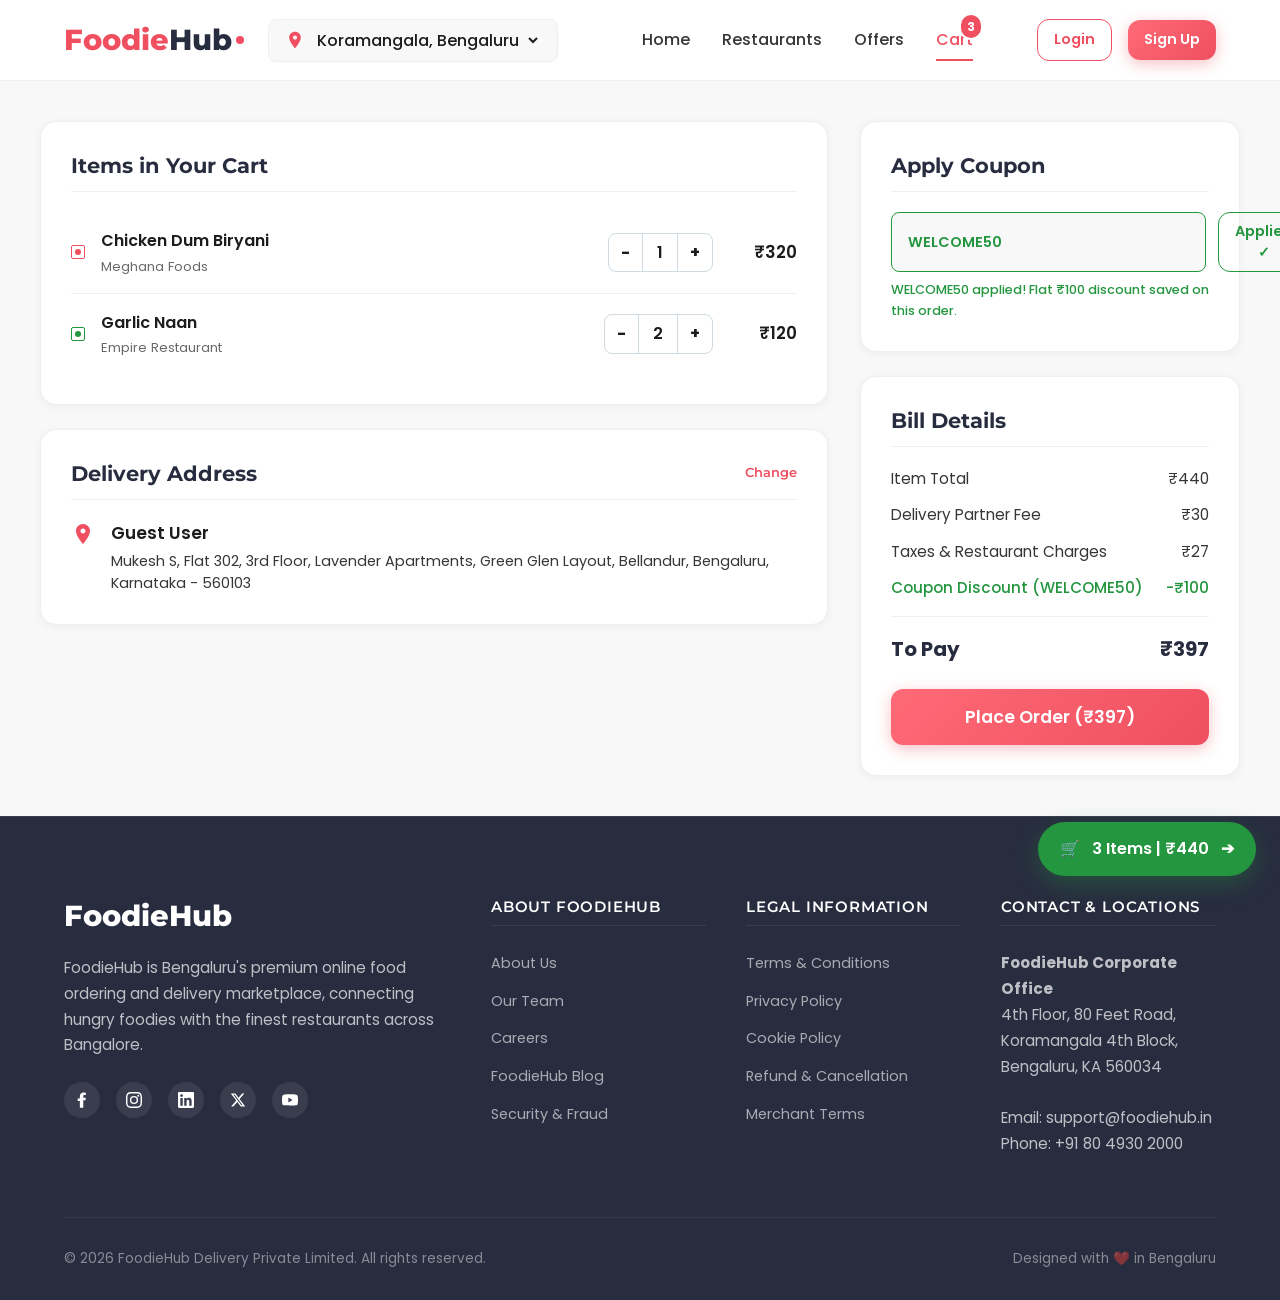
==== commit d1e55c35: "Upgrade homepage to premium Zomato/Swiggy style mobile app interface, including sticky bottom nav, f" ====
--- a/cart.html
+++ b/cart.html
@@ -223,10 +223,21 @@
           <h3>FoodieHub</h3>
           <p>FoodieHub is Bengaluru's premium online food ordering and delivery marketplace, connecting hungry foodies with the finest restaurants across Bangalore.</p>
           <div class="social-links">
-            <a href="#" class="social-icon">FB</a>
-            <a href="#" class="social-icon">TW</a>
-            <a href="#" class="social-icon">IG</a>
-            <a href="#" class="social-icon">LN</a>
+            <a href="#" class="social-icon facebook" aria-label="Facebook">
+              <svg xmlns="http://www.w3.org/2000/svg" width="16" height="16" viewBox="0 0 24 24" fill="currentColor"><path d="M9.101 23.69h4.837v-11.2h3.243l.487-3.774h-3.73v-2.42c0-1.093.303-1.838 1.87-1.838h2.001V1.082C17.135 1.037 15.8 .922 14.248.922c-3.23 0-5.454 1.97-5.454 5.602v3.125H5.483v3.774H8.79v11.27z"/></svg>
+            </a>
+            <a href="#" class="social-icon instagram" aria-label="Instagram">
+              <svg xmlns="http://www.w3.org/2000/svg" width="16" height="16" viewBox="0 0 24 24" fill="currentColor"><path d="M12 2.163c3.204 0 3.584.012 4.85.07 3.252.148 4.771 1.691 4.919 4.919.058 1.265.069 1.645.069 4.849 0 3.205-.012 3.584-.069 4.849-.149 3.225-1.664 4.771-4.919 4.919-1.266.058-1.644.07-4.85.07-3.204 0-3.584-.012-4.849-.07-3.26-.149-4.771-1.699-4.919-4.92-.058-1.265-.07-1.644-.07-4.849 0-3.204.013-3.583.07-4.849.149-3.227 1.664-4.771 4.919-4.919 1.266-.057 1.645-.069 4.849-.069zM12 0C8.741 0 8.333.014 7.053.072 2.695.272.273 2.69.073 7.051.014 8.333 0 8.741 0 12c0 3.259.014 3.668.072 4.948.2 4.358 2.618 6.78 6.98 6.98 1.281.058 1.689.072 4.948.072 3.259 0 3.668-.014 4.948-.072 4.354-.2 6.782-2.618 6.979-6.98.059-1.28.073-1.689.073-4.948 0-3.259-.014-3.667-.072-4.947-.196-4.354-2.617-6.78-6.979-6.98C15.668.014 15.259 0 12 0zm0 5.838a6.162 6.162 0 1 0 0 12.324 6.162 6.162 0 0 0 0-12.324zM12 16a4 4 0 1 1 0-8 4 4 0 0 1 0 8zm6.406-11.845a1.44 1.44 0 1 0 0 2.881 1.44 1.44 0 0 0 0-2.881z"/></svg>
+            </a>
+            <a href="#" class="social-icon linkedin" aria-label="LinkedIn">
+              <svg xmlns="http://www.w3.org/2000/svg" width="16" height="16" viewBox="0 0 24 24" fill="currentColor"><path d="M22.23 0H1.77C.8 0 0 .77 0 1.72v20.56C0 23.23.8 24 1.77 24h20.46c.98 0 1.77-.77 1.77-1.72V1.72C24 .77 23.2 0 22.23 0zM7.12 20.45H3.56V9H7.12v11.45zM5.34 7.43c-1.14 0-2.06-.92-2.06-2.06 0-1.14.92-2.06 2.06-2.06 1.14 0 2.06.92 2.06 2.06 0 1.14-.92 2.06-2.06 2.06zm15.11 13.02h-3.56v-5.6c0-1.34-.03-3.05-1.86-3.05-1.86 0-2.14 1.45-2.14 2.95v5.7h-3.56V9h3.42v1.56h.05c.48-.9 1.64-1.85 3.37-1.85 3.6 0 4.27 2.37 4.27 5.45v6.29z"/></svg>
+            </a>
+            <a href="#" class="social-icon twitter" aria-label="Twitter/X">
+              <svg xmlns="http://www.w3.org/2000/svg" width="16" height="16" viewBox="0 0 24 24" fill="currentColor"><path d="M18.244 2.25h3.308l-7.227 8.26 8.502 11.24H16.17l-5.214-6.817L4.99 21.75H1.68l7.73-8.835L1.254 2.25H8.08l4.713 6.231zm-1.161 17.52h1.833L7.084 4.126H5.117z"/></svg>
+            </a>
+            <a href="#" class="social-icon youtube" aria-label="YouTube">
+              <svg xmlns="http://www.w3.org/2000/svg" width="16" height="16" viewBox="0 0 24 24" fill="currentColor"><path d="M23.498 6.163c-.272-1.016-1.071-1.815-2.087-2.087C19.565 3.54 12 3.54 12 3.54s-7.565 0-9.411.536C1.573 4.348.774 5.147.502 6.163.003 8.01 0 12 0 12s.003 3.99.502 5.837c.272 1.016 1.071 1.815 2.087 2.087 1.846.536 9.411.536 9.411.536s7.565 0 9.411-.536c1.016-.272 1.815-1.071 2.087-2.087.5-1.847.5-5.837.5-5.837s0-3.99-.502-5.837zM9.545 15.568V8.432L15.818 12l-6.273 3.568z"/></svg>
+            </a>
           </div>
         </div>
 
@@ -267,11 +278,65 @@
 
       <div class="footer-bottom">
         <p>&copy; 2026 FoodieHub Delivery Private Limited. All rights reserved.</p>
-        <p>Designed with ❤️ for food lovers in Bengaluru</p>
+        <p>Designed with ❤️ in Bengaluru</p>
       </div>
     </div>
   </footer>
+
+  <!-- Floating Cart Widget -->
+  <div class="floating-cart-btn" id="floating-cart-widget" onclick="window.location.href='cart.html'">
+    <span class="floating-cart-icon">🛒</span>
+    <span class="floating-cart-text" id="floating-cart-text">0 Items | ₹0</span>
+    <span class="floating-cart-arrow">➔</span>
+  </div>
+
+  <!-- Sticky Bottom Mobile Navigation -->
+  <nav class="mobile-bottom-nav">
+    <div class="mobile-nav-item" onclick="handleMobileNavClick(this, 'home')">
+      <svg xmlns="http://www.w3.org/2000/svg" viewBox="0 0 24 24">
+        <path d="M3 9l9-7 9 7v11a2 2 0 0 1-2 2H5a2 2 0 0 1-2-2z"></path>
+        <polyline points="9 22 9 12 15 12 15 22"></polyline>
+      </svg>
+      <span>Home</span>
+    </div>
+    <div class="mobile-nav-item" onclick="handleMobileNavClick(this, 'search')">
+      <svg xmlns="http://www.w3.org/2000/svg" viewBox="0 0 24 24">
+        <circle cx="11" cy="11" r="8"></circle>
+        <line x1="21" y1="21" x2="16.65" y2="16.65"></line>
+      </svg>
+      <span>Search</span>
+    </div>
+    <div class="mobile-nav-item" onclick="handleMobileNavClick(this, 'orders')">
+      <svg xmlns="http://www.w3.org/2000/svg" viewBox="0 0 24 24">
+        <path d="M14 2H6a2 2 0 0 0-2 2v16a2 2 0 0 0 2 2h12a2 2 0 0 0 2-2V8z"></path>
+        <polyline points="14 2 14 8 20 8"></polyline>
+        <line x1="16" y1="13" x2="8" y2="13"></line>
+        <line x1="16" y1="17" x2="8" y2="17"></line>
+        <polyline points="10 9 9 9 8 9"></polyline>
+      </svg>
+      <span>Orders</span>
+    </div>
+    <div class="mobile-nav-item active" onclick="handleMobileNavClick(this, 'cart')">
+      <div style="position: relative; display: inline-block;">
+        <svg xmlns="http://www.w3.org/2000/svg" viewBox="0 0 24 24">
+          <circle cx="9" cy="21" r="1"></circle>
+          <circle cx="20" cy="21" r="1"></circle>
+          <path d="M1 1h4l2.68 13.39a2 2 0 0 0 2 1.61h9.72a2 2 0 0 0 2-1.61L23 6H6"></path>
+        </svg>
+        <span class="cart-badge">0</span>
+      </div>
+      <span>Cart</span>
+    </div>
+    <div class="mobile-nav-item" onclick="handleMobileNavClick(this, 'profile')">
+      <svg xmlns="http://www.w3.org/2000/svg" viewBox="0 0 24 24">
+        <path d="M20 21v-2a4 4 0 0 0-4-4H8a4 4 0 0 0-4 4v2"></path>
+        <circle cx="12" cy="7" r="4"></circle>
+      </svg>
+      <span>Profile</span>
+    </div>
+  </nav>
+
   <script src="js/cart.js"></script>
   <script src="js/app.js"></script>
 </body>
-</html>
+</html>
--- a/css/style.css
+++ b/css/style.css
@@ -1105,13 +1105,37 @@
   align-items: center;
   justify-content: center;
   color: var(--bg-white);
-  transition: var(--transition-normal);
+  transition: all 0.3s cubic-bezier(0.175, 0.885, 0.32, 1.275);
 }
 
 .social-icon:hover {
-  background-color: var(--primary-color);
   color: var(--bg-white);
-  transform: translateY(-3px);
+  transform: translateY(-5px) scale(1.1);
+}
+
+.social-icon.facebook:hover {
+  background-color: #1877F2;
+  box-shadow: 0 5px 15px rgba(24, 119, 242, 0.4);
+}
+
+.social-icon.instagram:hover {
+  background: radial-gradient(circle at 30% 107%, #fdf497 0%, #fdf497 5%, #fd5949 45%,#d6249f 60%,#285AEB 90%);
+  box-shadow: 0 5px 15px rgba(214, 36, 159, 0.4);
+}
+
+.social-icon.linkedin:hover {
+  background-color: #0A66C2;
+  box-shadow: 0 5px 15px rgba(10, 102, 194, 0.4);
+}
+
+.social-icon.twitter:hover {
+  background-color: #000000;
+  box-shadow: 0 5px 15px rgba(0, 0, 0, 0.4);
+}
+
+.social-icon.youtube:hover {
+  background-color: #FF0000;
+  box-shadow: 0 5px 15px rgba(255, 0, 0, 0.4);
 }
 
 .footer-col h4 {
@@ -3431,4 +3455,1060 @@
   }
 }
 
-
+/* Premium Polish & Dynamic Cart Features CSS */
+.qty-selector-container {
+  position: absolute;
+  bottom: -10px;
+  left: 50%;
+  transform: translateX(-50%);
+  background: #FFF;
+  color: var(--primary-color);
+  border: 1.5px solid var(--primary-color);
+  border-radius: var(--border-radius-sm);
+  padding: 0;
+  display: flex;
+  align-items: center;
+  justify-content: space-between;
+  box-shadow: 0 4px 10px rgba(0,0,0,0.12);
+  width: 90px;
+  height: 34px;
+  overflow: hidden;
+  z-index: 10;
+  animation: popIn 0.2s cubic-bezier(0.175, 0.885, 0.32, 1.275);
+}
+
+@keyframes popIn {
+  0% { transform: translateX(-50%) scale(0.8); opacity: 0; }
+  100% { transform: translateX(-50%) scale(1); opacity: 1; }
+}
+
+.qty-selector-btn {
+  background: transparent;
+  color: var(--primary-color);
+  border: none;
+  font-weight: 700;
+  cursor: pointer;
+  width: 28px;
+  height: 100%;
+  display: flex;
+  align-items: center;
+  justify-content: center;
+  font-size: 1rem;
+  transition: background-color 0.2s ease;
+}
+
+.qty-selector-btn:hover {
+  background-color: rgba(239, 79, 95, 0.08);
+}
+
+.qty-selector-value {
+  font-weight: 600;
+  font-size: 0.9rem;
+  color: var(--primary-color);
+}
+
+@keyframes slideOutLeft {
+  0% {
+    opacity: 1;
+    transform: translateX(0);
+    max-height: 150px;
+  }
+  100% {
+    opacity: 0;
+    transform: translateX(-100%);
+    max-height: 0;
+    padding-top: 0;
+    padding-bottom: 0;
+    margin-top: 0;
+    margin-bottom: 0;
+    border: none;
+  }
+}
+
+.cart-item-removed {
+  animation: slideOutLeft 0.4s cubic-bezier(0.19, 1, 0.22, 1) forwards;
+  overflow: hidden;
+}
+
+/* ==========================================================================
+   FoodieHub Premium Mobile-App Redesign Styles
+   ========================================================================== */
+
+/* Shimmer Variable Definitions */
+:root {
+  --glass-bg: rgba(255, 255, 255, 0.75);
+  --glass-border: rgba(255, 255, 255, 0.4);
+  --glass-shadow: 0 10px 30px rgba(31, 38, 135, 0.07);
+  --shimmer-gradient: linear-gradient(90deg, #F2F4F7 25%, #E6E9EE 37%, #F2F4F7 63%);
+  --card-glow-shadow: 0 0 18px rgba(239, 79, 95, 0.12);
+}
+
+/* --- Dynamic Colorful Hero Background with Light Rays & Shapes --- */
+.hero-app-container {
+  position: relative;
+  width: 100%;
+  background: linear-gradient(135deg, #1b85f3 0%, #0c57b7 100%);
+  color: var(--bg-white);
+  padding: 100px 0 60px;
+  overflow: hidden;
+  border-bottom-left-radius: 40px;
+  border-bottom-right-radius: 40px;
+  box-shadow: 0 12px 30px rgba(12, 87, 183, 0.2);
+}
+
+/* Conic Light Rays Rotating in Background */
+.bg-light-rays {
+  position: absolute;
+  top: -50%;
+  left: -50%;
+  width: 200%;
+  height: 200%;
+  background: repeating-conic-gradient(
+    from 0deg,
+    transparent 0deg 15deg,
+    rgba(255, 255, 255, 0.05) 15deg 30deg
+  );
+  transform-origin: center;
+  animation: rotateRays 60s linear infinite;
+  pointer-events: none;
+  z-index: 1;
+}
+
+@keyframes rotateRays {
+  0% { transform: rotate(0deg); }
+  100% { transform: rotate(360deg); }
+}
+
+/* Floating shape blobs */
+.bg-floating-shape {
+  position: absolute;
+  border-radius: 50%;
+  filter: blur(60px);
+  pointer-events: none;
+  z-index: 2;
+}
+
+.bg-shape-orange {
+  background: #FF9F1C;
+  width: 300px;
+  height: 300px;
+  top: -50px;
+  right: -50px;
+  opacity: 0.25;
+  animation: floatShape 10s ease-in-out infinite alternate;
+}
+
+.bg-shape-red {
+  background: #EF4F5F;
+  width: 250px;
+  height: 250px;
+  bottom: -50px;
+  left: -50px;
+  opacity: 0.25;
+  animation: floatShape 8s ease-in-out infinite alternate-reverse;
+}
+
+@keyframes floatShape {
+  0% { transform: translateY(0) scale(1); }
+  100% { transform: translateY(-30px) scale(1.1); }
+}
+
+.hero-app-content {
+  position: relative;
+  z-index: 5;
+  display: flex;
+  flex-direction: column;
+  gap: 32px;
+}
+
+/* Header Greeting */
+.app-greeting-row {
+  display: flex;
+  align-items: center;
+  justify-content: space-between;
+}
+
+.app-greeting-container {
+  display: flex;
+  flex-direction: column;
+}
+
+.app-time-greeting {
+  font-size: 1.6rem;
+  font-weight: 800;
+  color: var(--bg-white);
+  text-shadow: 0 2px 4px rgba(0, 0, 0, 0.15);
+}
+
+.app-greeting-sub {
+  font-size: 0.9rem;
+  opacity: 0.9;
+  font-weight: 300;
+}
+
+/* Top bar Quick actions */
+.app-quick-actions {
+  display: flex;
+  align-items: center;
+  gap: 12px;
+}
+
+.btn-pill-action {
+  display: flex;
+  align-items: center;
+  gap: 8px;
+  padding: 8px 16px;
+  border-radius: 30px;
+  font-weight: 600;
+  font-size: 0.85rem;
+  transition: var(--transition-fast);
+  color: var(--bg-white);
+  cursor: pointer;
+  box-shadow: 0 4px 10px rgba(0, 0, 0, 0.1);
+}
+
+.btn-pill-action.purple {
+  background: #7A3DF2;
+  border: 1px solid rgba(255, 255, 255, 0.15);
+}
+
+.btn-pill-action.purple:hover {
+  background: #8b52f5;
+  transform: translateY(-2px);
+}
+
+.btn-pill-action.blue {
+  background: #1C355E;
+  border: 1px solid rgba(255, 255, 255, 0.1);
+}
+
+.btn-pill-action.blue:hover {
+  background: #254477;
+  transform: translateY(-2px);
+}
+
+.btn-avatar-circle {
+  width: 38px;
+  height: 38px;
+  border-radius: 50%;
+  background: #FFE2C2;
+  color: #B56000;
+  font-weight: 700;
+  font-size: 1.05rem;
+  display: flex;
+  align-items: center;
+  justify-content: center;
+  border: 2.5px solid var(--bg-white);
+  cursor: pointer;
+  box-shadow: 0 4px 10px rgba(0, 0, 0, 0.1);
+  transition: var(--transition-fast);
+}
+
+.btn-avatar-circle:hover {
+  transform: scale(1.08);
+  box-shadow: 0 6px 15px rgba(0, 0, 0, 0.15);
+}
+
+/* Top location redesign (inside gradient hero) */
+.app-location-indicator {
+  display: inline-flex;
+  align-items: flex-start;
+  gap: 12px;
+  cursor: pointer;
+  transition: opacity 0.2s;
+  max-width: 70%;
+}
+
+.app-location-indicator:hover {
+  opacity: 0.95;
+}
+
+.app-location-texts {
+  display: flex;
+  flex-direction: column;
+}
+
+.app-location-title-row {
+  display: flex;
+  align-items: center;
+  gap: 6px;
+  font-weight: 800;
+  font-size: 1.15rem;
+}
+
+.app-location-addr {
+  font-size: 0.8rem;
+  opacity: 0.85;
+  white-space: nowrap;
+  overflow: hidden;
+  text-overflow: ellipsis;
+  max-width: 320px;
+}
+
+/* Premium Black Search Bar with Veg Toggle Row */
+.app-search-row {
+  display: flex;
+  align-items: center;
+  gap: 20px;
+  position: relative;
+}
+
+.black-search-container {
+  flex-grow: 1;
+  display: flex;
+  align-items: center;
+  background-color: #121212;
+  border-radius: 30px;
+  padding: 14px 20px;
+  box-shadow: 0 8px 24px rgba(0,0,0,0.15);
+  border: 1.5px solid rgba(255, 255, 255, 0.1);
+  transition: all 0.3s cubic-bezier(0.175, 0.885, 0.32, 1.275);
+}
+
+.black-search-container:focus-within {
+  border-color: var(--primary-color);
+  box-shadow: 0 8px 30px rgba(239, 79, 95, 0.25), 0 0 15px rgba(239, 79, 95, 0.15);
+  transform: translateY(-2px);
+}
+
+.black-search-container input {
+  background: transparent;
+  border: none;
+  color: var(--bg-white);
+  font-size: 1rem;
+  margin-left: 14px;
+  flex-grow: 1;
+  outline: none;
+}
+
+.black-search-container input::placeholder {
+  color: #8E8E93;
+}
+
+.search-mic-icon {
+  margin-left: 14px;
+  cursor: pointer;
+  color: #8E8E93;
+  transition: color 0.2s;
+}
+
+.search-mic-icon:hover {
+  color: var(--primary-color);
+}
+
+/* Veg Toggle Switch styling */
+.veg-toggle-container {
+  display: flex;
+  align-items: center;
+  gap: 8px;
+  color: var(--bg-white);
+  font-weight: 700;
+  font-size: 0.85rem;
+  cursor: pointer;
+}
+
+.veg-switch {
+  position: relative;
+  display: inline-block;
+  width: 48px;
+  height: 24px;
+}
+
+.veg-switch input {
+  opacity: 0;
+  width: 0;
+  height: 0;
+}
+
+.veg-slider {
+  position: absolute;
+  cursor: pointer;
+  top: 0;
+  left: 0;
+  right: 0;
+  bottom: 0;
+  background-color: #3A3A3C;
+  transition: .3s;
+  border-radius: 24px;
+  border: 1px solid rgba(255, 255, 255, 0.1);
+}
+
+.veg-slider:before {
+  position: absolute;
+  content: "";
+  height: 18px;
+  width: 18px;
+  left: 3px;
+  bottom: 2px;
+  background-color: white;
+  transition: .3s;
+  border-radius: 50%;
+}
+
+.veg-switch input:checked + .veg-slider {
+  background-color: var(--veg-green);
+  border-color: rgba(255, 255, 255, 0.2);
+}
+
+.veg-switch input:checked + .veg-slider:before {
+  transform: translateX(24px);
+}
+
+/* --- Auto-Sliding Promo Carousel --- */
+.promo-carousel-wrapper {
+  position: relative;
+  width: 100%;
+  margin-top: 10px;
+}
+
+.promo-carousel {
+  position: relative;
+  width: 100%;
+  height: 200px;
+  overflow: hidden;
+  border-radius: var(--border-radius-lg);
+  box-shadow: var(--shadow-md);
+}
+
+.carousel-slides-wrapper {
+  display: flex;
+  width: 300%;
+  height: 100%;
+  transition: transform 0.6s cubic-bezier(0.25, 1, 0.5, 1);
+}
+
+.carousel-slide {
+  width: 33.3333%;
+  height: 100%;
+  flex-shrink: 0;
+  display: flex;
+  align-items: center;
+  justify-content: space-between;
+  padding: 30px 48px;
+  position: relative;
+}
+
+.carousel-slide-content {
+  z-index: 5;
+  max-width: 60%;
+}
+
+.carousel-slide-badge {
+  display: inline-block;
+  background: rgba(255, 255, 255, 0.2);
+  border: 1px solid rgba(255, 255, 255, 0.3);
+  padding: 4px 10px;
+  border-radius: 20px;
+  font-size: 0.72rem;
+  font-weight: 700;
+  letter-spacing: 0.5px;
+  text-transform: uppercase;
+  margin-bottom: 12px;
+}
+
+.carousel-slide-title {
+  font-size: 2rem;
+  font-weight: 850;
+  margin-bottom: 6px;
+  line-height: 1.15;
+}
+
+.carousel-slide-desc {
+  font-size: 0.95rem;
+  opacity: 0.9;
+  font-weight: 300;
+}
+
+/* Slide 1: IPL match day */
+.slide-ipl {
+  background: linear-gradient(135deg, #1d976c 0%, #93f9b9 100%);
+  color: #121212;
+}
+
+.slide-ipl .carousel-slide-badge {
+  background: rgba(0, 0, 0, 0.08);
+  border-color: rgba(0, 0, 0, 0.15);
+  color: #0c4d37;
+}
+
+/* Helmets vector */
+.carousel-slide-graphic {
+  position: relative;
+  width: 200px;
+  height: 100%;
+  display: flex;
+  align-items: center;
+  justify-content: center;
+}
+
+.helmet-gt, .helmet-csk {
+  width: 80px;
+  height: 80px;
+  position: absolute;
+  filter: drop-shadow(0 6px 12px rgba(0, 0, 0, 0.15));
+  transition: transform 0.4s ease;
+}
+
+.helmet-gt {
+  transform: translateX(-35px) rotate(-10deg);
+  z-index: 2;
+}
+
+.helmet-csk {
+  transform: translateX(35px) rotate(10deg);
+  z-index: 1;
+}
+
+.carousel-slide:hover .helmet-gt {
+  transform: translateX(-42px) scale(1.08) rotate(-15deg);
+}
+
+.carousel-slide:hover .helmet-csk {
+  transform: translateX(42px) scale(1.08) rotate(15deg);
+}
+
+/* Slide 2: Weekend coupon */
+.slide-coupon {
+  background: linear-gradient(135deg, #FF416C 0%, #FF4B2B 100%);
+  color: white;
+}
+
+.slide-coupon-code {
+  display: inline-block;
+  border: 1.5px dashed var(--bg-white);
+  padding: 6px 16px;
+  font-weight: 700;
+  border-radius: 6px;
+  margin-top: 10px;
+  font-size: 0.85rem;
+}
+
+/* Slide 3: Free delivery */
+.slide-delivery {
+  background: linear-gradient(135deg, #2193b0 0%, #6dd5ed 100%);
+  color: white;
+}
+
+.carousel-dots {
+  position: absolute;
+  bottom: 12px;
+  left: 50%;
+  transform: translateX(-50%);
+  display: flex;
+  gap: 8px;
+  z-index: 10;
+}
+
+.carousel-dot {
+  width: 8px;
+  height: 8px;
+  border-radius: 50%;
+  background: rgba(255, 255, 255, 0.4);
+  cursor: pointer;
+  transition: all 0.3s ease;
+}
+
+.carousel-dot.active {
+  background: var(--bg-white);
+  width: 20px;
+  border-radius: 10px;
+}
+
+.promo-carousel-wrapper:hover .carousel-dot.active {
+  background: var(--primary-color);
+}
+
+/* --- Floating category cards below the banner --- */
+.floating-category-section {
+  position: relative;
+  margin-top: -30px; /* Overlap hero boundary */
+  z-index: 10;
+  padding: 0 16px;
+}
+
+.app-categories-grid {
+  display: grid;
+  grid-template-columns: repeat(5, 1fr);
+  gap: 20px;
+  max-width: var(--max-width);
+  margin: 0 auto;
+}
+
+.floating-category-card {
+  background: var(--glass-bg);
+  backdrop-filter: blur(20px);
+  -webkit-backdrop-filter: blur(20px);
+  border: 1px solid var(--glass-border);
+  border-radius: 20px;
+  padding: 20px 12px;
+  text-align: center;
+  box-shadow: var(--glass-shadow);
+  transition: all 0.35s cubic-bezier(0.175, 0.885, 0.32, 1.275);
+  cursor: pointer;
+  display: flex;
+  flex-direction: column;
+  align-items: center;
+  gap: 12px;
+}
+
+.floating-category-card:hover {
+  transform: translateY(-8px);
+  background: rgba(255, 255, 255, 0.95);
+  box-shadow: 0 15px 35px rgba(28, 44, 63, 0.12), var(--card-glow-shadow);
+}
+
+.floating-category-card .category-circle-img {
+  width: 76px;
+  height: 76px;
+  border-radius: 50%;
+  overflow: hidden;
+  box-shadow: 0 6px 15px rgba(0, 0, 0, 0.08);
+  background: var(--bg-white);
+  transition: transform 0.4s cubic-bezier(0.175, 0.885, 0.32, 1.275);
+  border: 2px solid var(--bg-white);
+}
+
+.floating-category-card:hover .category-circle-img {
+  transform: scale(1.1) rotate(6deg);
+  border-color: var(--primary-color);
+}
+
+.floating-category-card .category-circle-img img {
+  width: 100%;
+  height: 100%;
+  object-fit: cover;
+}
+
+.floating-category-card span {
+  font-size: 0.95rem;
+  font-weight: 700;
+  color: var(--text-dark);
+}
+
+/* --- Advanced Search Suggestions Dropdown Overlay --- */
+.advanced-search-dropdown {
+  position: absolute;
+  top: 100%;
+  left: 0;
+  right: 0;
+  background: var(--bg-white);
+  border-radius: var(--border-radius-lg);
+  box-shadow: var(--shadow-lg);
+  border: 1px solid var(--border-color);
+  padding: 24px;
+  z-index: 1010;
+  display: none;
+  flex-direction: column;
+  gap: 20px;
+  margin-top: 12px;
+  opacity: 0;
+  transform: translateY(10px);
+  transition: all 0.3s cubic-bezier(0.25, 1, 0.5, 1);
+}
+
+.advanced-search-dropdown.active {
+  display: flex;
+  opacity: 1;
+  transform: translateY(0);
+}
+
+.search-suggestion-section h4 {
+  font-size: 0.82rem;
+  font-weight: 700;
+  color: var(--text-muted);
+  text-transform: uppercase;
+  letter-spacing: 0.5px;
+  margin-bottom: 12px;
+  display: flex;
+  justify-content: space-between;
+  align-items: center;
+}
+
+.recent-searches-list {
+  display: flex;
+  flex-direction: column;
+  gap: 8px;
+}
+
+.recent-search-item {
+  display: flex;
+  align-items: center;
+  justify-content: space-between;
+  padding: 8px 16px;
+  border-radius: var(--border-radius-sm);
+  background-color: var(--bg-light);
+  font-size: 0.9rem;
+  cursor: pointer;
+  transition: var(--transition-fast);
+  color: var(--text-dark);
+}
+
+.recent-search-item:hover {
+  background-color: #F0F2F5;
+  color: var(--primary-color);
+}
+
+.recent-search-item .delete-btn {
+  background: transparent;
+  color: var(--text-muted);
+  cursor: pointer;
+  font-weight: bold;
+  padding: 0 4px;
+  font-size: 1.1rem;
+}
+
+.recent-search-item .delete-btn:hover {
+  color: var(--primary-color);
+}
+
+.trending-list {
+  display: flex;
+  flex-wrap: wrap;
+  gap: 8px;
+}
+
+.trending-tag {
+  background: #FFF0F1;
+  color: var(--primary-color);
+  border: 1px solid rgba(239, 79, 95, 0.15);
+  padding: 8px 16px;
+  border-radius: 20px;
+  font-size: 0.85rem;
+  font-weight: 600;
+  cursor: pointer;
+  transition: var(--transition-fast);
+  display: flex;
+  align-items: center;
+  gap: 6px;
+}
+
+.trending-tag:hover {
+  background: var(--primary-color);
+  color: var(--bg-white);
+  transform: translateY(-2px);
+  box-shadow: 0 4px 10px rgba(239, 79, 95, 0.2);
+}
+
+.popular-cuisine-row {
+  display: flex;
+  gap: 16px;
+  overflow-x: auto;
+  scrollbar-width: none;
+  padding-bottom: 4px;
+}
+
+.popular-cuisine-row::-webkit-scrollbar {
+  display: none;
+}
+
+.popular-cuisine-item {
+  flex: 0 0 auto;
+  display: flex;
+  flex-direction: column;
+  align-items: center;
+  gap: 6px;
+  cursor: pointer;
+  width: 68px;
+}
+
+.popular-cuisine-item img {
+  width: 54px;
+  height: 54px;
+  border-radius: 50%;
+  object-fit: cover;
+  border: 1.5px solid var(--border-color-dark);
+  transition: var(--transition-fast);
+}
+
+.popular-cuisine-item:hover img {
+  border-color: var(--primary-color);
+  transform: scale(1.1);
+}
+
+.popular-cuisine-item span {
+  font-size: 0.78rem;
+  font-weight: 600;
+  text-align: center;
+  white-space: nowrap;
+}
+
+/* --- Floating Cart Button (Bottom-Right Widget) --- */
+.floating-cart-btn {
+  position: fixed;
+  bottom: 24px;
+  right: 24px;
+  background: var(--veg-green);
+  color: white;
+  padding: 14px 22px;
+  border-radius: 30px;
+  box-shadow: 0 8px 24px rgba(36, 150, 63, 0.35);
+  z-index: 1999;
+  display: none; /* Controlled dynamically by JS */
+  align-items: center;
+  gap: 12px;
+  font-weight: 600;
+  cursor: pointer;
+  transition: all 0.3s cubic-bezier(0.175, 0.885, 0.32, 1.275);
+  animation: popInWidget 0.4s cubic-bezier(0.175, 0.885, 0.32, 1.275) forwards;
+}
+
+.floating-cart-btn:hover {
+  transform: translateY(-4px) scale(1.04);
+  box-shadow: 0 12px 30px rgba(36, 150, 63, 0.45);
+}
+
+.floating-cart-btn.pulse {
+  animation: widgetPulse 0.4s ease-in-out;
+}
+
+@keyframes popInWidget {
+  0% { transform: scale(0) translateY(50px); opacity: 0; }
+  100% { transform: scale(1) translateY(0); opacity: 1; }
+}
+
+@keyframes widgetPulse {
+  0% { transform: scale(1); }
+  50% { transform: scale(1.15); background-color: var(--primary-hover); }
+  100% { transform: scale(1); }
+}
+
+/* --- Sticky Bottom Mobile Navigation --- */
+.mobile-bottom-nav {
+  position: fixed;
+  bottom: 0;
+  left: 0;
+  width: 100%;
+  background: rgba(255, 255, 255, 0.85);
+  backdrop-filter: blur(20px);
+  -webkit-backdrop-filter: blur(20px);
+  border-top: 1px solid rgba(255, 255, 255, 0.4);
+  box-shadow: 0 -4px 20px rgba(0, 0, 0, 0.08);
+  display: none;
+  grid-template-columns: repeat(5, 1fr);
+  padding: 8px 0;
+  z-index: 2000;
+  transition: transform 0.3s cubic-bezier(0.1, 0.76, 0.55, 0.94);
+}
+
+.mobile-nav-item {
+  display: flex;
+  flex-direction: column;
+  align-items: center;
+  justify-content: center;
+  color: var(--text-muted);
+  font-size: 0.75rem;
+  font-weight: 600;
+  gap: 3px;
+  cursor: pointer;
+  transition: all 0.2s ease;
+  position: relative;
+}
+
+.mobile-nav-item svg {
+  width: 22px;
+  height: 22px;
+  stroke: var(--text-muted);
+  stroke-width: 2;
+  fill: none;
+  transition: all 0.2s ease;
+}
+
+.mobile-nav-item.active {
+  color: var(--primary-color);
+}
+
+.mobile-nav-item.active svg {
+  stroke: var(--primary-color);
+  transform: translateY(-2px);
+  filter: drop-shadow(0 2px 5px rgba(239, 79, 95, 0.2));
+}
+
+.mobile-nav-item.active::after {
+  content: '';
+  position: absolute;
+  bottom: -4px;
+  width: 5px;
+  height: 5px;
+  background-color: var(--primary-color);
+  border-radius: 50%;
+}
+
+/* --- Skeleton Loading Animation --- */
+.skeleton-grid {
+  display: grid;
+  grid-template-columns: repeat(3, 1fr);
+  gap: 32px;
+  width: 100%;
+}
+
+.skeleton-card {
+  background: var(--bg-white);
+  border-radius: var(--border-radius-lg);
+  padding: 16px;
+  box-shadow: var(--shadow-sm);
+  display: flex;
+  flex-direction: column;
+  gap: 16px;
+  overflow: hidden;
+  border: 1px solid var(--border-color);
+}
+
+.skeleton-image {
+  width: 100%;
+  height: 180px;
+  border-radius: var(--border-radius);
+  background: #F0F2F5;
+  position: relative;
+  overflow: hidden;
+}
+
+.skeleton-text {
+  height: 16px;
+  border-radius: 4px;
+  background: #F0F2F5;
+  position: relative;
+  overflow: hidden;
+}
+
+.skeleton-text.title {
+  width: 75%;
+  height: 22px;
+}
+
+.skeleton-text.subtitle {
+  width: 50%;
+  height: 14px;
+}
+
+.skeleton-text.meta {
+  width: 35%;
+  height: 12px;
+}
+
+.shimmer-effect::after {
+  content: '';
+  position: absolute;
+  top: 0;
+  left: 0;
+  width: 100%;
+  height: 100%;
+  background: linear-gradient(90deg, transparent, rgba(255, 255, 255, 0.5), transparent);
+  transform: translateX(-100%);
+  animation: shimmerAnim 1.5s infinite;
+}
+
+@keyframes shimmerAnim {
+  100% {
+    transform: translateX(100%);
+  }
+}
+
+/* --- Scroll Entrance Effects --- */
+.reveal-on-scroll {
+  opacity: 0;
+  transform: translateY(30px);
+  transition: opacity 0.8s cubic-bezier(0.25, 1, 0.5, 1), transform 0.8s cubic-bezier(0.25, 1, 0.5, 1);
+}
+
+.reveal-on-scroll.active {
+  opacity: 1;
+  transform: translateY(0);
+}
+
+.delay-100 { transition-delay: 100ms; }
+.delay-200 { transition-delay: 200ms; }
+.delay-300 { transition-delay: 300ms; }
+.delay-400 { transition-delay: 400ms; }
+.delay-500 { transition-delay: 500ms; }
+
+/* Responsive adjustments for standard layout elements */
+@media (max-width: 992px) {
+  .app-categories-grid {
+    grid-template-columns: repeat(5, 1fr);
+    gap: 12px;
+  }
+  .floating-category-card {
+    padding: 12px 8px;
+  }
+  .floating-category-card .category-circle-img {
+    width: 56px;
+    height: 56px;
+  }
+  .floating-category-card span {
+    font-size: 0.8rem;
+  }
+  .skeleton-grid {
+    grid-template-columns: repeat(2, 1fr);
+  }
+}
+
+@media (max-width: 768px) {
+  .app-greeting-row {
+    padding: 0 4px;
+  }
+  .app-location-indicator {
+    max-width: 60%;
+  }
+  .app-location-addr {
+    max-width: 200px;
+  }
+  .app-time-greeting {
+    font-size: 1.3rem;
+  }
+  .btn-pill-action {
+    padding: 6px 12px;
+    font-size: 0.78rem;
+  }
+  .mobile-bottom-nav {
+    display: grid;
+  }
+  .floating-cart-btn {
+    bottom: 74px; /* Move above bottom nav drawer */
+    right: 16px;
+    padding: 10px 16px;
+    font-size: 0.9rem;
+  }
+  .skeleton-grid {
+    grid-template-columns: 1fr;
+  }
+}
+
+@media (max-width: 480px) {
+  .app-categories-grid {
+    gap: 8px;
+  }
+  .floating-category-card {
+    border-radius: 12px;
+    padding: 10px 4px;
+  }
+  .floating-category-card .category-circle-img {
+    width: 46px;
+    height: 46px;
+  }
+  .floating-category-card span {
+    font-size: 0.72rem;
+  }
+  .carousel-slide {
+    padding: 20px 24px;
+  }
+  .carousel-slide-title {
+    font-size: 1.4rem;
+  }
+  .carousel-slide-desc {
+    font-size: 0.8rem;
+  }
+  .carousel-slide-graphic {
+    width: 100px;
+  }
+  .helmet-gt, .helmet-csk {
+    width: 46px;
+    height: 46px;
+  }
+  .helmet-gt { transform: translateX(-18px) rotate(-10deg); }
+  .helmet-csk { transform: translateX(18px) rotate(10deg); }
+  .carousel-slide:hover .helmet-gt { transform: translateX(-22px) rotate(-15deg); }
+  .carousel-slide:hover .helmet-csk { transform: translateX(22px) rotate(15deg); }
+}
+
+
+
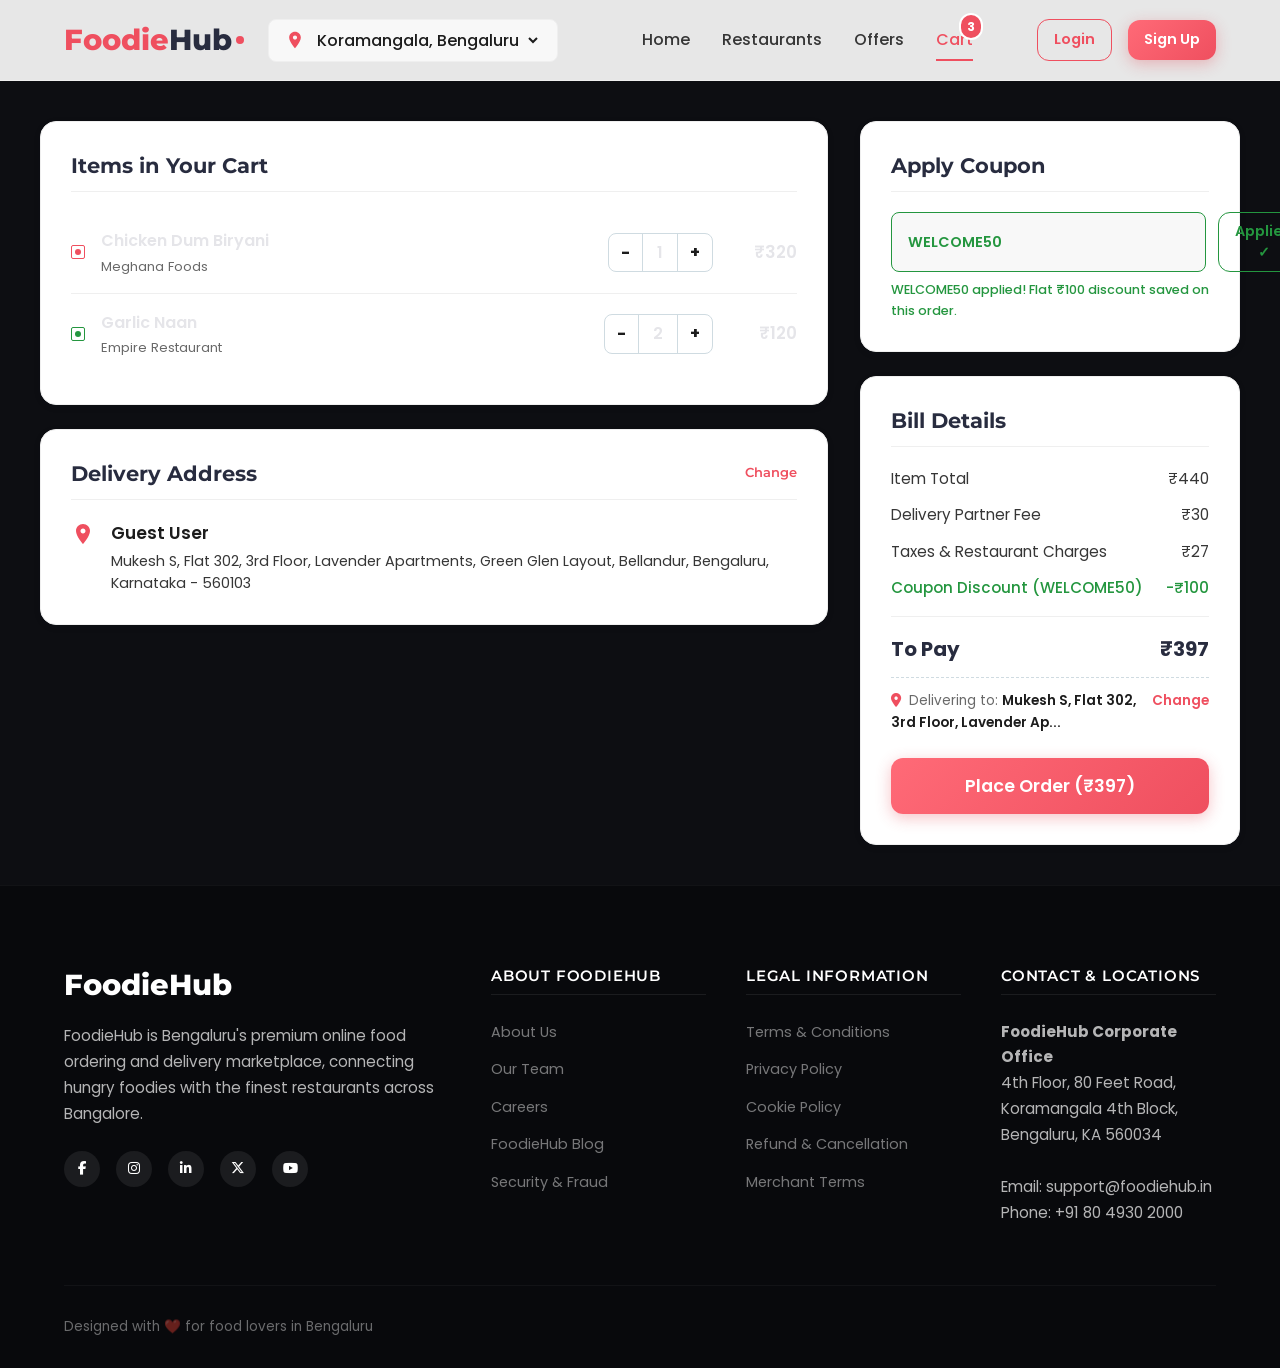
==== commit 6fe241a8: "Remove copyright lines from footers and standardize designed-with credit lines" ====
--- a/cart.html
+++ b/cart.html
@@ -6,6 +6,7 @@
   <meta name="description" content="View your cart, adjust item quantities, apply promo codes, and check out on FoodieHub.">
   <title>FoodieHub | Shopping Cart & Checkout</title>
   <link rel="stylesheet" href="css/style.css">
+  <link rel="stylesheet" href="https://cdnjs.cloudflare.com/ajax/libs/font-awesome/6.4.0/css/all.min.css">
 </head>
 <body>
 
@@ -83,7 +84,7 @@
               <span class="qty-val">1</span>
               <button class="qty-btn" type="button" aria-label="Increase quantity" disabled style="opacity: 0.5; cursor: not-allowed;">+</button>
             </div>
-            <div class="cart-item-price" style="margin-left: 24px; min-width: 60px; text-align: right;">₹320</div>
+            <div class="cart-item-price" style="margin-left: 24px; min-width: 60px; text-align: right;">&#8377;320</div>
           </div>
         </div>
 
@@ -102,7 +103,7 @@
               <span class="qty-val">2</span>
               <button class="qty-btn" type="button" aria-label="Increase quantity" disabled style="opacity: 0.5; cursor: not-allowed;">+</button>
             </div>
-            <div class="cart-item-price" style="margin-left: 24px; min-width: 60px; text-align: right;">₹120</div>
+            <div class="cart-item-price" style="margin-left: 24px; min-width: 60px; text-align: right;">&#8377;120</div>
           </div>
         </div>
       </div>
@@ -138,7 +139,7 @@
           <button class="btn btn-outline btn-sm" style="border-color: var(--veg-green); color: var(--veg-green); font-weight: 600; pointer-events: none;">Applied ✓</button>
         </div>
         <p style="font-size: 0.8rem; color: var(--veg-green); margin-top: 8px; font-weight: 500;">
-          WELCOME50 applied! Flat ₹100 discount saved on this order.
+          WELCOME50 applied! Flat &#8377;100 discount saved on this order.
         </p>
       </div>
 
@@ -147,28 +148,28 @@
         <h3>Bill Details</h3>
         <div class="bill-row">
           <span>Item Total</span>
-          <span>₹440</span>
+          <span>&#8377;440</span>
         </div>
         <div class="bill-row">
           <span>Delivery Partner Fee</span>
-          <span>₹30</span>
+          <span>&#8377;30</span>
         </div>
         <div class="bill-row">
           <span>Taxes &amp; Restaurant Charges</span>
-          <span>₹25</span>
+          <span>&#8377;25</span>
         </div>
         <div class="bill-row" style="color: var(--veg-green); font-weight: 500;">
           <span>Coupon Discount (WELCOME50)</span>
-          <span>-₹100</span>
+          <span>-&#8377;100</span>
         </div>
         
         <div class="bill-total-row">
           <span>To Pay</span>
-          <span>₹395</span>
+          <span>&#8377;395</span>
         </div>
 
         <div style="margin-top: 24px;">
-          <a href="#order-success-modal" class="btn btn-primary" style="width: 100%; font-size: 1.1rem; padding: 14px 28px;">Place Order (₹395)</a>
+          <a href="#order-success-modal" class="btn btn-primary" style="width: 100%; font-size: 1.1rem; padding: 14px 28px;">Place Order (&#8377;395)</a>
         </div>
       </div>
     </div>
@@ -224,19 +225,19 @@
           <p>FoodieHub is Bengaluru's premium online food ordering and delivery marketplace, connecting hungry foodies with the finest restaurants across Bangalore.</p>
           <div class="social-links">
             <a href="#" class="social-icon facebook" aria-label="Facebook">
-              <svg xmlns="http://www.w3.org/2000/svg" width="16" height="16" viewBox="0 0 24 24" fill="currentColor"><path d="M9.101 23.69h4.837v-11.2h3.243l.487-3.774h-3.73v-2.42c0-1.093.303-1.838 1.87-1.838h2.001V1.082C17.135 1.037 15.8 .922 14.248.922c-3.23 0-5.454 1.97-5.454 5.602v3.125H5.483v3.774H8.79v11.27z"/></svg>
+              <i class="fa-brands fa-facebook-f"></i>
             </a>
             <a href="#" class="social-icon instagram" aria-label="Instagram">
-              <svg xmlns="http://www.w3.org/2000/svg" width="16" height="16" viewBox="0 0 24 24" fill="currentColor"><path d="M12 2.163c3.204 0 3.584.012 4.85.07 3.252.148 4.771 1.691 4.919 4.919.058 1.265.069 1.645.069 4.849 0 3.205-.012 3.584-.069 4.849-.149 3.225-1.664 4.771-4.919 4.919-1.266.058-1.644.07-4.85.07-3.204 0-3.584-.012-4.849-.07-3.26-.149-4.771-1.699-4.919-4.92-.058-1.265-.07-1.644-.07-4.849 0-3.204.013-3.583.07-4.849.149-3.227 1.664-4.771 4.919-4.919 1.266-.057 1.645-.069 4.849-.069zM12 0C8.741 0 8.333.014 7.053.072 2.695.272.273 2.69.073 7.051.014 8.333 0 8.741 0 12c0 3.259.014 3.668.072 4.948.2 4.358 2.618 6.78 6.98 6.98 1.281.058 1.689.072 4.948.072 3.259 0 3.668-.014 4.948-.072 4.354-.2 6.782-2.618 6.979-6.98.059-1.28.073-1.689.073-4.948 0-3.259-.014-3.667-.072-4.947-.196-4.354-2.617-6.78-6.979-6.98C15.668.014 15.259 0 12 0zm0 5.838a6.162 6.162 0 1 0 0 12.324 6.162 6.162 0 0 0 0-12.324zM12 16a4 4 0 1 1 0-8 4 4 0 0 1 0 8zm6.406-11.845a1.44 1.44 0 1 0 0 2.881 1.44 1.44 0 0 0 0-2.881z"/></svg>
+              <i class="fa-brands fa-instagram"></i>
             </a>
             <a href="#" class="social-icon linkedin" aria-label="LinkedIn">
-              <svg xmlns="http://www.w3.org/2000/svg" width="16" height="16" viewBox="0 0 24 24" fill="currentColor"><path d="M22.23 0H1.77C.8 0 0 .77 0 1.72v20.56C0 23.23.8 24 1.77 24h20.46c.98 0 1.77-.77 1.77-1.72V1.72C24 .77 23.2 0 22.23 0zM7.12 20.45H3.56V9H7.12v11.45zM5.34 7.43c-1.14 0-2.06-.92-2.06-2.06 0-1.14.92-2.06 2.06-2.06 1.14 0 2.06.92 2.06 2.06 0 1.14-.92 2.06-2.06 2.06zm15.11 13.02h-3.56v-5.6c0-1.34-.03-3.05-1.86-3.05-1.86 0-2.14 1.45-2.14 2.95v5.7h-3.56V9h3.42v1.56h.05c.48-.9 1.64-1.85 3.37-1.85 3.6 0 4.27 2.37 4.27 5.45v6.29z"/></svg>
+              <i class="fa-brands fa-linkedin-in"></i>
             </a>
             <a href="#" class="social-icon twitter" aria-label="Twitter/X">
-              <svg xmlns="http://www.w3.org/2000/svg" width="16" height="16" viewBox="0 0 24 24" fill="currentColor"><path d="M18.244 2.25h3.308l-7.227 8.26 8.502 11.24H16.17l-5.214-6.817L4.99 21.75H1.68l7.73-8.835L1.254 2.25H8.08l4.713 6.231zm-1.161 17.52h1.833L7.084 4.126H5.117z"/></svg>
+              <i class="fa-brands fa-x-twitter"></i>
             </a>
             <a href="#" class="social-icon youtube" aria-label="YouTube">
-              <svg xmlns="http://www.w3.org/2000/svg" width="16" height="16" viewBox="0 0 24 24" fill="currentColor"><path d="M23.498 6.163c-.272-1.016-1.071-1.815-2.087-2.087C19.565 3.54 12 3.54 12 3.54s-7.565 0-9.411.536C1.573 4.348.774 5.147.502 6.163.003 8.01 0 12 0 12s.003 3.99.502 5.837c.272 1.016 1.071 1.815 2.087 2.087 1.846.536 9.411.536 9.411.536s7.565 0 9.411-.536c1.016-.272 1.815-1.071 2.087-2.087.5-1.847.5-5.837.5-5.837s0-3.99-.502-5.837zM9.545 15.568V8.432L15.818 12l-6.273 3.568z"/></svg>
+              <i class="fa-brands fa-youtube"></i>
             </a>
           </div>
         </div>
@@ -277,8 +278,7 @@
       </div>
 
       <div class="footer-bottom">
-        <p>&copy; 2026 FoodieHub Delivery Private Limited. All rights reserved.</p>
-        <p>Designed with ❤️ in Bengaluru</p>
+        <p>Designed with ❤️ for food lovers in Bengaluru</p>
       </div>
     </div>
   </footer>
@@ -286,7 +286,7 @@
   <!-- Floating Cart Widget -->
   <div class="floating-cart-btn" id="floating-cart-widget" onclick="window.location.href='cart.html'">
     <span class="floating-cart-icon">🛒</span>
-    <span class="floating-cart-text" id="floating-cart-text">0 Items | ₹0</span>
+    <span class="floating-cart-text" id="floating-cart-text">0 Items | &#8377;0</span>
     <span class="floating-cart-arrow">➔</span>
   </div>
 
@@ -339,4 +339,4 @@
   <script src="js/cart.js"></script>
   <script src="js/app.js"></script>
 </body>
-</html>+</html>
--- a/css/style.css
+++ b/css/style.css
@@ -4510,5 +4510,562 @@
   .carousel-slide:hover .helmet-csk { transform: translateX(22px) rotate(15deg); }
 }
 
-
-
+/* Hide desktop cinematic elements on mobile/tablet viewports by default */
+.desktop-cinematic-hero {
+  display: none;
+}
+.desktop-floating-dock {
+  display: none;
+}
+.desktop-cuisines-section {
+  display: none;
+}
+
+/* Premium Cinematic Desktop Layout overrides (Viewports >= 1024px) */
+@media (min-width: 1024px) {
+  /* Hide standard mobile items on desktop */
+  .hero-app-container {
+    display: none !important;
+  }
+  .floating-category-section {
+    display: none !important;
+  }
+  .collections-section {
+    display: none !important;
+  }
+  .app-download-section {
+    display: none !important;
+  }
+  .mobile-bottom-nav {
+    display: none !important;
+  }
+  .floating-cart-btn {
+    display: none !important;
+  }
+
+  /* Show desktop-specific elements */
+  .desktop-cinematic-hero {
+    display: flex !important;
+  }
+  .desktop-floating-dock {
+    display: flex !important;
+  }
+  .desktop-cuisines-section {
+    display: block !important;
+  }
+
+  /* Theme color overrides for dark cinematic scroll experience */
+  body {
+    background-color: #0d0e12 !important;
+    color: #e5e5e9 !important;
+  }
+  
+  .section h2 {
+    color: #ffffff !important;
+  }
+
+  /* 1. Cinematic Hero Section */
+  .desktop-cinematic-hero {
+    position: relative;
+    width: 100%;
+    height: 85vh;
+    min-height: 600px;
+    background: url('../images/banners/cinematic_bg.png') no-repeat center center;
+    background-size: cover;
+    display: flex;
+    flex-direction: column;
+    justify-content: center;
+    align-items: center;
+    text-align: center;
+    color: #ffffff;
+    padding: 40px;
+    overflow: hidden;
+  }
+
+  .cinematic-overlay {
+    position: absolute;
+    top: 0;
+    left: 0;
+    width: 100%;
+    height: 100%;
+    background: radial-gradient(circle at center, rgba(0, 0, 0, 0.4) 0%, rgba(0, 0, 0, 0.85) 100%),
+                linear-gradient(to bottom, rgba(0, 0, 0, 0.3) 0%, rgba(13, 14, 18, 1) 100%);
+    z-index: 1;
+  }
+
+  .cinematic-header {
+    position: absolute;
+    top: 30px;
+    left: 50px;
+    z-index: 10;
+  }
+
+  .cinematic-logo {
+    font-size: 2.2rem;
+    font-weight: 800;
+    color: #ffffff;
+    letter-spacing: -1px;
+    cursor: pointer;
+    font-family: 'Outfit', 'Inter', sans-serif;
+  }
+
+  .cinematic-logo span {
+    color: #EF4F5F;
+  }
+
+  .cinematic-hero-content {
+    position: relative;
+    z-index: 10;
+    max-width: 750px;
+    width: 100%;
+    display: flex;
+    flex-direction: column;
+    align-items: center;
+  }
+
+  .cinematic-badge {
+    display: inline-flex;
+    align-items: center;
+    gap: 8px;
+    padding: 8px 18px;
+    border-radius: 50px;
+    background: rgba(239, 79, 95, 0.1);
+    border: 1.5px solid rgba(239, 79, 95, 0.5);
+    font-size: 0.85rem;
+    font-weight: 600;
+    color: #EF4F5F;
+    text-transform: uppercase;
+    letter-spacing: 1.5px;
+    margin-bottom: 24px;
+    box-shadow: 0 0 15px rgba(239, 79, 95, 0.15);
+    animation: pulseBadge 2.5s infinite alternate;
+  }
+
+  @keyframes pulseBadge {
+    0% { transform: scale(1); box-shadow: 0 0 15px rgba(239, 79, 95, 0.15); }
+    100% { transform: scale(1.03); box-shadow: 0 0 25px rgba(239, 79, 95, 0.35); }
+  }
+
+  .cinematic-greeting {
+    font-size: 3.5rem;
+    font-weight: 800;
+    letter-spacing: -1px;
+    margin-bottom: 8px;
+    font-family: 'Outfit', 'Inter', sans-serif;
+    text-shadow: 0 4px 15px rgba(0, 0, 0, 0.6);
+  }
+
+  .cinematic-subtitle {
+    font-size: 1.3rem;
+    color: rgba(255, 255, 255, 0.85);
+    margin-bottom: 35px;
+    text-shadow: 0 2px 8px rgba(0, 0, 0, 0.5);
+  }
+
+  /* Cinematic Search Box */
+  .cinematic-search-container {
+    position: relative;
+    width: 100%;
+    max-width: 600px;
+    margin-bottom: 25px;
+  }
+
+  .cinematic-search-container input {
+    width: 100%;
+    padding: 16px 55px;
+    font-size: 1.1rem;
+    border-radius: 16px;
+    border: 1px solid rgba(255, 255, 255, 0.18);
+    background: rgba(15, 15, 18, 0.65);
+    backdrop-filter: blur(15px);
+    -webkit-backdrop-filter: blur(15px);
+    color: #ffffff;
+    outline: none;
+    transition: all 0.3s cubic-bezier(0.4, 0, 0.2, 1);
+    box-shadow: 0 10px 30px rgba(0, 0, 0, 0.4);
+  }
+
+  .cinematic-search-container input::placeholder {
+    color: rgba(255, 255, 255, 0.45);
+  }
+
+  .cinematic-search-container input:focus {
+    background: rgba(10, 10, 12, 0.8);
+    border-color: #EF4F5F;
+    box-shadow: 0 0 25px rgba(239, 79, 95, 0.3), 0 10px 30px rgba(0, 0, 0, 0.6);
+  }
+
+  .cinematic-search-icon {
+    position: absolute;
+    left: 20px;
+    top: 50%;
+    transform: translateY(-50%);
+    font-size: 1.2rem;
+    color: rgba(255, 255, 255, 0.5);
+    pointer-events: none;
+  }
+
+  .cinematic-mic-icon {
+    position: absolute;
+    right: 20px;
+    top: 50%;
+    transform: translateY(-50%);
+    font-size: 1.2rem;
+    color: rgba(255, 255, 255, 0.5);
+    cursor: pointer;
+    transition: color 0.2s;
+  }
+
+  .cinematic-mic-icon:hover {
+    color: #EF4F5F;
+  }
+
+  /* Cinematic search dropdown overrides */
+  .cinematic-search-container .advanced-search-dropdown {
+    width: 100%;
+    background: rgba(18, 18, 22, 0.98);
+    backdrop-filter: blur(25px);
+    -webkit-backdrop-filter: blur(25px);
+    border: 1px solid rgba(255, 255, 255, 0.08);
+    border-radius: 16px;
+    box-shadow: 0 15px 35px rgba(0, 0, 0, 0.6);
+    top: calc(100% + 8px);
+    left: 0;
+    text-align: left;
+  }
+
+  .cinematic-search-container .advanced-search-dropdown h4 {
+    color: rgba(255, 255, 255, 0.6);
+    border-bottom: 1px solid rgba(255, 255, 255, 0.08);
+  }
+
+  .cinematic-search-container .trending-tag {
+    background: rgba(255, 255, 255, 0.06);
+    border: 1px solid rgba(255, 255, 255, 0.08);
+    color: #e5e5e9;
+  }
+
+  .cinematic-search-container .trending-tag:hover {
+    background: rgba(239, 79, 95, 0.12);
+    border-color: #EF4F5F;
+    color: #ffffff;
+  }
+
+  .cinematic-search-container .recent-search-item {
+    color: rgba(255, 255, 255, 0.85);
+  }
+
+  .cinematic-search-container .recent-search-item:hover {
+    background: rgba(255, 255, 255, 0.04);
+  }
+
+  /* Cinematic Veg Switch */
+  .cinematic-veg-toggle-container {
+    display: flex;
+    align-items: center;
+    gap: 12px;
+    font-size: 1rem;
+    font-weight: 600;
+    color: rgba(255, 255, 255, 0.85);
+  }
+
+  .cinematic-veg-toggle-container .veg-switch {
+    width: 48px;
+    height: 25px;
+  }
+
+  .cinematic-veg-toggle-container .veg-slider {
+    border-radius: 25px;
+    background-color: rgba(255, 255, 255, 0.2);
+    border: 1px solid rgba(255, 255, 255, 0.08);
+  }
+
+  .cinematic-veg-toggle-container .veg-slider:before {
+    height: 17px;
+    width: 17px;
+    left: 3px;
+    bottom: 3px;
+    background-color: white;
+  }
+
+  .cinematic-veg-toggle-container input:checked + .veg-slider {
+    background-color: #EF4F5F;
+  }
+
+  .cinematic-veg-toggle-container input:checked + .veg-slider:before {
+    transform: translateX(23px);
+  }
+
+  /* 2. macOS-Style Floating Dock */
+  .desktop-floating-dock {
+    position: fixed;
+    bottom: 25px;
+    left: 50%;
+    transform: translateX(-50%);
+    background: rgba(18, 19, 23, 0.72);
+    backdrop-filter: blur(20px);
+    -webkit-backdrop-filter: blur(20px);
+    border: 1px solid rgba(255, 255, 255, 0.12);
+    border-radius: 24px;
+    padding: 10px 24px;
+    align-items: center;
+    gap: 12px;
+    z-index: 1000;
+    box-shadow: 0 15px 35px rgba(0, 0, 0, 0.5), 0 0 1px rgba(255, 255, 255, 0.2) inset;
+    transition: all 0.3s cubic-bezier(0.25, 0.8, 0.25, 1);
+  }
+
+  .desktop-floating-dock:hover {
+    background: rgba(18, 19, 23, 0.85);
+    box-shadow: 0 20px 45px rgba(0, 0, 0, 0.6);
+    border-color: rgba(255, 255, 255, 0.2);
+  }
+
+  .dock-nav-item {
+    position: relative;
+    display: flex;
+    flex-direction: column;
+    align-items: center;
+    justify-content: center;
+    padding: 8px 18px;
+    color: rgba(255, 255, 255, 0.6);
+    cursor: pointer;
+    transition: all 0.25s cubic-bezier(0.4, 0, 0.2, 1);
+    border-radius: 16px;
+  }
+
+  .dock-nav-item i {
+    font-size: 1.3rem;
+    margin-bottom: 4px;
+    transition: transform 0.25s cubic-bezier(0.175, 0.885, 0.32, 1.275);
+  }
+
+  .dock-nav-item span {
+    font-size: 0.75rem;
+    font-weight: 500;
+    opacity: 0.8;
+  }
+
+  .dock-nav-item:hover {
+    color: #ffffff;
+    background: rgba(255, 255, 255, 0.06);
+  }
+
+  .dock-nav-item:hover i {
+    transform: translateY(-4px) scale(1.1);
+  }
+
+  .dock-nav-item.active {
+    color: #EF4F5F;
+  }
+
+  .dock-nav-item.active::after {
+    content: '';
+    position: absolute;
+    bottom: -2px;
+    left: 30%;
+    width: 40%;
+    height: 3px;
+    background: #EF4F5F;
+    border-radius: 2px;
+    box-shadow: 0 0 10px rgba(239, 79, 95, 0.8);
+  }
+
+  .dock-cart-wrapper {
+    position: relative;
+    display: inline-block;
+  }
+
+  .dock-cart-badge {
+    position: absolute;
+    top: -8px;
+    right: -10px;
+    background: #EF4F5F;
+    color: #ffffff;
+    font-size: 0.62rem;
+    font-weight: 700;
+    padding: 2px 6px;
+    border-radius: 10px;
+    border: 1px solid #121317;
+    box-shadow: 0 0 5px rgba(239, 79, 95, 0.6);
+  }
+
+  /* 3. Desktop Cuisines Grid Section */
+  .desktop-cuisines-section {
+    padding: 70px 0 30px;
+    background: transparent;
+  }
+
+  .desktop-cuisines-section .section-header {
+    text-align: center;
+    margin-bottom: 40px;
+  }
+
+  .desktop-cuisines-section .section-header h2 {
+    font-size: 2.2rem;
+    font-weight: 800;
+    color: #ffffff;
+    margin-bottom: 10px;
+    font-family: 'Outfit', 'Inter', sans-serif;
+  }
+
+  .desktop-cuisines-section .section-header p {
+    font-size: 1.05rem;
+    color: rgba(255, 255, 255, 0.55);
+  }
+
+  .desktop-cuisines-grid {
+    display: grid;
+    grid-template-columns: repeat(10, 1fr);
+    gap: 15px;
+    max-width: 1200px;
+    margin: 0 auto;
+    padding: 0 15px;
+  }
+
+  .desktop-cuisine-card {
+    display: flex;
+    flex-direction: column;
+    align-items: center;
+    cursor: pointer;
+    transition: all 0.3s cubic-bezier(0.25, 0.8, 0.25, 1);
+  }
+
+  .desktop-cuisine-card .cuisine-circle-img {
+    width: 84px;
+    height: 84px;
+    border-radius: 50%;
+    overflow: hidden;
+    margin-bottom: 12px;
+    border: 3px solid rgba(255, 255, 255, 0.08);
+    box-shadow: 0 8px 18px rgba(0, 0, 0, 0.25);
+    transition: all 0.3s cubic-bezier(0.25, 0.8, 0.25, 1);
+  }
+
+  .desktop-cuisine-card img {
+    width: 100%;
+    height: 100%;
+    object-fit: cover;
+    transition: transform 0.5s;
+  }
+
+  .desktop-cuisine-card span {
+    font-size: 0.85rem;
+    font-weight: 600;
+    color: rgba(255, 255, 255, 0.75);
+    text-align: center;
+    transition: color 0.2s;
+    white-space: nowrap;
+  }
+
+  .desktop-cuisine-card:hover {
+    transform: translateY(-6px);
+  }
+
+  .desktop-cuisine-card:hover .cuisine-circle-img {
+    border-color: #EF4F5F;
+    box-shadow: 0 10px 22px rgba(239, 79, 95, 0.3);
+  }
+
+  .desktop-cuisine-card:hover img {
+    transform: scale(1.12);
+  }
+
+  .desktop-cuisine-card:hover span {
+    color: #ffffff;
+  }
+
+  /* 4. Elegant Overrides for standard layout cards & sections */
+  .restaurant-card {
+    background: #191a20 !important;
+    border: 1px solid rgba(255, 255, 255, 0.04) !important;
+    box-shadow: 0 8px 25px rgba(0, 0, 0, 0.2);
+  }
+
+  .restaurant-info h3 {
+    color: #ffffff !important;
+  }
+
+  .cuisine-tags, .location-tag {
+    color: rgba(255, 255, 255, 0.5) !important;
+  }
+
+  .meta-price {
+    color: #ffffff !important;
+  }
+
+  .review-card {
+    background: #191a20 !important;
+    border: 1px solid rgba(255, 255, 255, 0.04) !important;
+    box-shadow: 0 8px 25px rgba(0, 0, 0, 0.2);
+  }
+
+  .review-text {
+    color: rgba(255, 255, 255, 0.75) !important;
+  }
+
+  .reviewer-info h4 {
+    color: #ffffff !important;
+  }
+
+  .faq-item {
+    background: #191a20 !important;
+    border: 1px solid rgba(255, 255, 255, 0.04) !important;
+  }
+
+  .faq-item summary {
+    color: #ffffff !important;
+  }
+
+  .faq-answer {
+    color: rgba(255, 255, 255, 0.7) !important;
+  }
+
+  .newsletter-wrapper {
+    background: linear-gradient(135deg, #191a20 0%, #0f1013 100%) !important;
+    border: 1px solid rgba(255, 255, 255, 0.04) !important;
+    box-shadow: 0 10px 30px rgba(0, 0, 0, 0.3);
+  }
+
+  .newsletter-content h2 {
+    color: #ffffff !important;
+  }
+
+  .newsletter-content p {
+    color: rgba(255, 255, 255, 0.55) !important;
+  }
+
+  .footer {
+    background-color: #08090c !important;
+    border-top: 1px solid rgba(255, 255, 255, 0.04);
+  }
+
+  .footer-col h4 {
+    color: #ffffff !important;
+  }
+
+  .footer-col a {
+    color: rgba(255, 255, 255, 0.45) !important;
+  }
+
+  .footer-col a:hover {
+    color: #EF4F5F !important;
+  }
+
+  .footer-bottom {
+    border-top: 1px solid rgba(255, 255, 255, 0.04) !important;
+    color: rgba(255, 255, 255, 0.4) !important;
+  }
+}
+
+@media (max-width: 1200px) and (min-width: 1024px) {
+  .desktop-cuisines-grid {
+    grid-template-columns: repeat(5, 1fr);
+    gap: 20px;
+    justify-content: center;
+  }
+}
+
+
+
+
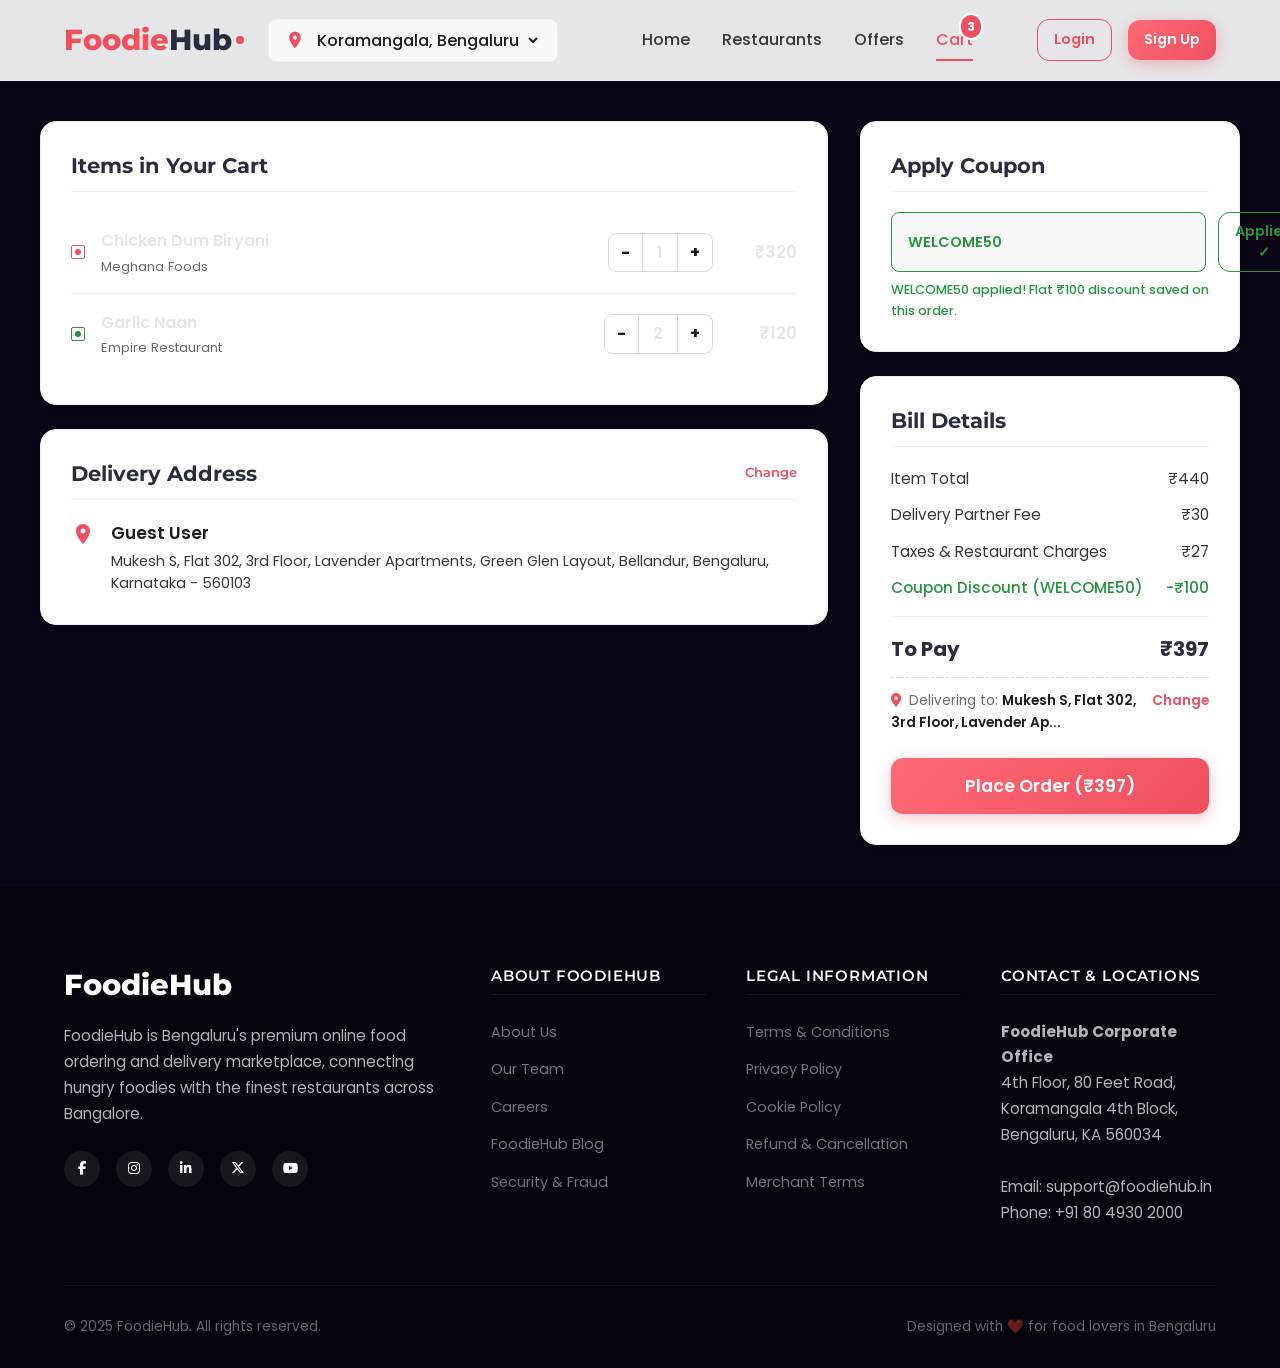
==== commit 40b6244d: "Apply Magic Theme, restore copyright footer, and left-align desktop cinematic greeting" ====
--- a/cart.html
+++ b/cart.html
@@ -278,6 +278,7 @@
       </div>
 
       <div class="footer-bottom">
+        <p>&copy; 2025 FoodieHub. All rights reserved.</p>
         <p>Designed with ❤️ for food lovers in Bengaluru</p>
       </div>
     </div>
--- a/css/style.css
+++ b/css/style.css
@@ -4554,9 +4554,9 @@
     display: block !important;
   }
 
-  /* Theme color overrides for dark cinematic scroll experience */
+  /* Theme color overrides for dark cinematic scroll experience - MAGIC THEME */
   body {
-    background-color: #0d0e12 !important;
+    background-color: #090514 !important;
     color: #e5e5e9 !important;
   }
   
@@ -4575,10 +4575,10 @@
     display: flex;
     flex-direction: column;
     justify-content: center;
-    align-items: center;
-    text-align: center;
+    align-items: flex-start;
+    text-align: left;
     color: #ffffff;
-    padding: 40px;
+    padding: 40px 10%;
     overflow: hidden;
   }
 
@@ -4588,15 +4588,15 @@
     left: 0;
     width: 100%;
     height: 100%;
-    background: radial-gradient(circle at center, rgba(0, 0, 0, 0.4) 0%, rgba(0, 0, 0, 0.85) 100%),
-                linear-gradient(to bottom, rgba(0, 0, 0, 0.3) 0%, rgba(13, 14, 18, 1) 100%);
+    background: radial-gradient(circle at 20% 50%, rgba(192, 132, 252, 0.15) 0%, rgba(9, 5, 20, 0.4) 50%, rgba(9, 5, 20, 0.95) 100%),
+                linear-gradient(to bottom, rgba(9, 5, 20, 0.2) 0%, rgba(9, 5, 20, 1) 100%);
     z-index: 1;
   }
 
   .cinematic-header {
     position: absolute;
     top: 30px;
-    left: 50px;
+    left: 10%;
     z-index: 10;
   }
 
@@ -4610,7 +4610,7 @@
   }
 
   .cinematic-logo span {
-    color: #EF4F5F;
+    color: #c084fc;
   }
 
   .cinematic-hero-content {
@@ -4620,7 +4620,7 @@
     width: 100%;
     display: flex;
     flex-direction: column;
-    align-items: center;
+    align-items: flex-start;
   }
 
   .cinematic-badge {
@@ -4629,21 +4629,21 @@
     gap: 8px;
     padding: 8px 18px;
     border-radius: 50px;
-    background: rgba(239, 79, 95, 0.1);
-    border: 1.5px solid rgba(239, 79, 95, 0.5);
+    background: rgba(192, 132, 252, 0.1);
+    border: 1.5px solid rgba(192, 132, 252, 0.5);
     font-size: 0.85rem;
     font-weight: 600;
-    color: #EF4F5F;
+    color: #c084fc;
     text-transform: uppercase;
     letter-spacing: 1.5px;
     margin-bottom: 24px;
-    box-shadow: 0 0 15px rgba(239, 79, 95, 0.15);
+    box-shadow: 0 0 15px rgba(192, 132, 252, 0.15);
     animation: pulseBadge 2.5s infinite alternate;
   }
 
   @keyframes pulseBadge {
-    0% { transform: scale(1); box-shadow: 0 0 15px rgba(239, 79, 95, 0.15); }
-    100% { transform: scale(1.03); box-shadow: 0 0 25px rgba(239, 79, 95, 0.35); }
+    0% { transform: scale(1); box-shadow: 0 0 15px rgba(192, 132, 252, 0.15); }
+    100% { transform: scale(1.03); box-shadow: 0 0 25px rgba(192, 132, 252, 0.35); }
   }
 
   .cinematic-greeting {
@@ -4675,8 +4675,8 @@
     padding: 16px 55px;
     font-size: 1.1rem;
     border-radius: 16px;
-    border: 1px solid rgba(255, 255, 255, 0.18);
-    background: rgba(15, 15, 18, 0.65);
+    border: 1px solid rgba(192, 132, 252, 0.25);
+    background: rgba(17, 13, 41, 0.65);
     backdrop-filter: blur(15px);
     -webkit-backdrop-filter: blur(15px);
     color: #ffffff;
@@ -4690,9 +4690,9 @@
   }
 
   .cinematic-search-container input:focus {
-    background: rgba(10, 10, 12, 0.8);
-    border-color: #EF4F5F;
-    box-shadow: 0 0 25px rgba(239, 79, 95, 0.3), 0 10px 30px rgba(0, 0, 0, 0.6);
+    background: rgba(17, 13, 41, 0.85);
+    border-color: #c084fc;
+    box-shadow: 0 0 25px rgba(192, 132, 252, 0.3), 0 10px 30px rgba(0, 0, 0, 0.6);
   }
 
   .cinematic-search-icon {
@@ -4717,16 +4717,16 @@
   }
 
   .cinematic-mic-icon:hover {
-    color: #EF4F5F;
+    color: #c084fc;
   }
 
   /* Cinematic search dropdown overrides */
   .cinematic-search-container .advanced-search-dropdown {
     width: 100%;
-    background: rgba(18, 18, 22, 0.98);
+    background: rgba(17, 13, 41, 0.98);
     backdrop-filter: blur(25px);
     -webkit-backdrop-filter: blur(25px);
-    border: 1px solid rgba(255, 255, 255, 0.08);
+    border: 1px solid rgba(192, 132, 252, 0.15);
     border-radius: 16px;
     box-shadow: 0 15px 35px rgba(0, 0, 0, 0.6);
     top: calc(100% + 8px);
@@ -4736,7 +4736,7 @@
 
   .cinematic-search-container .advanced-search-dropdown h4 {
     color: rgba(255, 255, 255, 0.6);
-    border-bottom: 1px solid rgba(255, 255, 255, 0.08);
+    border-bottom: 1px solid rgba(192, 132, 252, 0.15);
   }
 
   .cinematic-search-container .trending-tag {
@@ -4746,8 +4746,8 @@
   }
 
   .cinematic-search-container .trending-tag:hover {
-    background: rgba(239, 79, 95, 0.12);
-    border-color: #EF4F5F;
+    background: rgba(192, 132, 252, 0.12);
+    border-color: #c084fc;
     color: #ffffff;
   }
 
@@ -4789,7 +4789,7 @@
   }
 
   .cinematic-veg-toggle-container input:checked + .veg-slider {
-    background-color: #EF4F5F;
+    background-color: #c084fc;
   }
 
   .cinematic-veg-toggle-container input:checked + .veg-slider:before {
@@ -4802,10 +4802,10 @@
     bottom: 25px;
     left: 50%;
     transform: translateX(-50%);
-    background: rgba(18, 19, 23, 0.72);
+    background: rgba(17, 13, 41, 0.72);
     backdrop-filter: blur(20px);
     -webkit-backdrop-filter: blur(20px);
-    border: 1px solid rgba(255, 255, 255, 0.12);
+    border: 1px solid rgba(192, 132, 252, 0.2);
     border-radius: 24px;
     padding: 10px 24px;
     align-items: center;
@@ -4816,9 +4816,9 @@
   }
 
   .desktop-floating-dock:hover {
-    background: rgba(18, 19, 23, 0.85);
-    box-shadow: 0 20px 45px rgba(0, 0, 0, 0.6);
-    border-color: rgba(255, 255, 255, 0.2);
+    background: rgba(17, 13, 41, 0.85);
+    box-shadow: 0 20px 45px rgba(192, 132, 252, 0.15), 0 20px 45px rgba(0, 0, 0, 0.6);
+    border-color: rgba(192, 132, 252, 0.4);
   }
 
   .dock-nav-item {
@@ -4856,7 +4856,7 @@
   }
 
   .dock-nav-item.active {
-    color: #EF4F5F;
+    color: #c084fc;
   }
 
   .dock-nav-item.active::after {
@@ -4866,9 +4866,9 @@
     left: 30%;
     width: 40%;
     height: 3px;
-    background: #EF4F5F;
+    background: #c084fc;
     border-radius: 2px;
-    box-shadow: 0 0 10px rgba(239, 79, 95, 0.8);
+    box-shadow: 0 0 10px rgba(192, 132, 252, 0.8);
   }
 
   .dock-cart-wrapper {
@@ -4880,14 +4880,14 @@
     position: absolute;
     top: -8px;
     right: -10px;
-    background: #EF4F5F;
+    background: #c084fc;
     color: #ffffff;
     font-size: 0.62rem;
     font-weight: 700;
     padding: 2px 6px;
     border-radius: 10px;
-    border: 1px solid #121317;
-    box-shadow: 0 0 5px rgba(239, 79, 95, 0.6);
+    border: 1px solid #110d29;
+    box-shadow: 0 0 5px rgba(192, 132, 252, 0.6);
   }
 
   /* 3. Desktop Cuisines Grid Section */
@@ -4963,8 +4963,8 @@
   }
 
   .desktop-cuisine-card:hover .cuisine-circle-img {
-    border-color: #EF4F5F;
-    box-shadow: 0 10px 22px rgba(239, 79, 95, 0.3);
+    border-color: #c084fc;
+    box-shadow: 0 10px 22px rgba(192, 132, 252, 0.3);
   }
 
   .desktop-cuisine-card:hover img {
@@ -4977,9 +4977,14 @@
 
   /* 4. Elegant Overrides for standard layout cards & sections */
   .restaurant-card {
-    background: #191a20 !important;
-    border: 1px solid rgba(255, 255, 255, 0.04) !important;
-    box-shadow: 0 8px 25px rgba(0, 0, 0, 0.2);
+    background: #110d29 !important;
+    border: 1px solid rgba(192, 132, 252, 0.08) !important;
+    box-shadow: 0 8px 25px rgba(0, 0, 0, 0.3);
+  }
+
+  .restaurant-card:hover {
+    border-color: rgba(192, 132, 252, 0.3) !important;
+    box-shadow: 0 8px 30px rgba(192, 132, 252, 0.15);
   }
 
   .restaurant-info h3 {
@@ -4987,7 +4992,7 @@
   }
 
   .cuisine-tags, .location-tag {
-    color: rgba(255, 255, 255, 0.5) !important;
+    color: rgba(255, 255, 255, 0.55) !important;
   }
 
   .meta-price {
@@ -4995,9 +5000,9 @@
   }
 
   .review-card {
-    background: #191a20 !important;
-    border: 1px solid rgba(255, 255, 255, 0.04) !important;
-    box-shadow: 0 8px 25px rgba(0, 0, 0, 0.2);
+    background: #110d29 !important;
+    border: 1px solid rgba(192, 132, 252, 0.08) !important;
+    box-shadow: 0 8px 25px rgba(0, 0, 0, 0.3);
   }
 
   .review-text {
@@ -5009,8 +5014,8 @@
   }
 
   .faq-item {
-    background: #191a20 !important;
-    border: 1px solid rgba(255, 255, 255, 0.04) !important;
+    background: #110d29 !important;
+    border: 1px solid rgba(192, 132, 252, 0.08) !important;
   }
 
   .faq-item summary {
@@ -5022,8 +5027,8 @@
   }
 
   .newsletter-wrapper {
-    background: linear-gradient(135deg, #191a20 0%, #0f1013 100%) !important;
-    border: 1px solid rgba(255, 255, 255, 0.04) !important;
+    background: linear-gradient(135deg, #110d29 0%, #090514 100%) !important;
+    border: 1px solid rgba(192, 132, 252, 0.08) !important;
     box-shadow: 0 10px 30px rgba(0, 0, 0, 0.3);
   }
 
@@ -5036,8 +5041,8 @@
   }
 
   .footer {
-    background-color: #08090c !important;
-    border-top: 1px solid rgba(255, 255, 255, 0.04);
+    background-color: #05030b !important;
+    border-top: 1px solid rgba(192, 132, 252, 0.08);
   }
 
   .footer-col h4 {
@@ -5049,11 +5054,11 @@
   }
 
   .footer-col a:hover {
-    color: #EF4F5F !important;
+    color: #c084fc !important;
   }
 
   .footer-bottom {
-    border-top: 1px solid rgba(255, 255, 255, 0.04) !important;
+    border-top: 1px solid rgba(192, 132, 252, 0.08) !important;
     color: rgba(255, 255, 255, 0.4) !important;
   }
 }
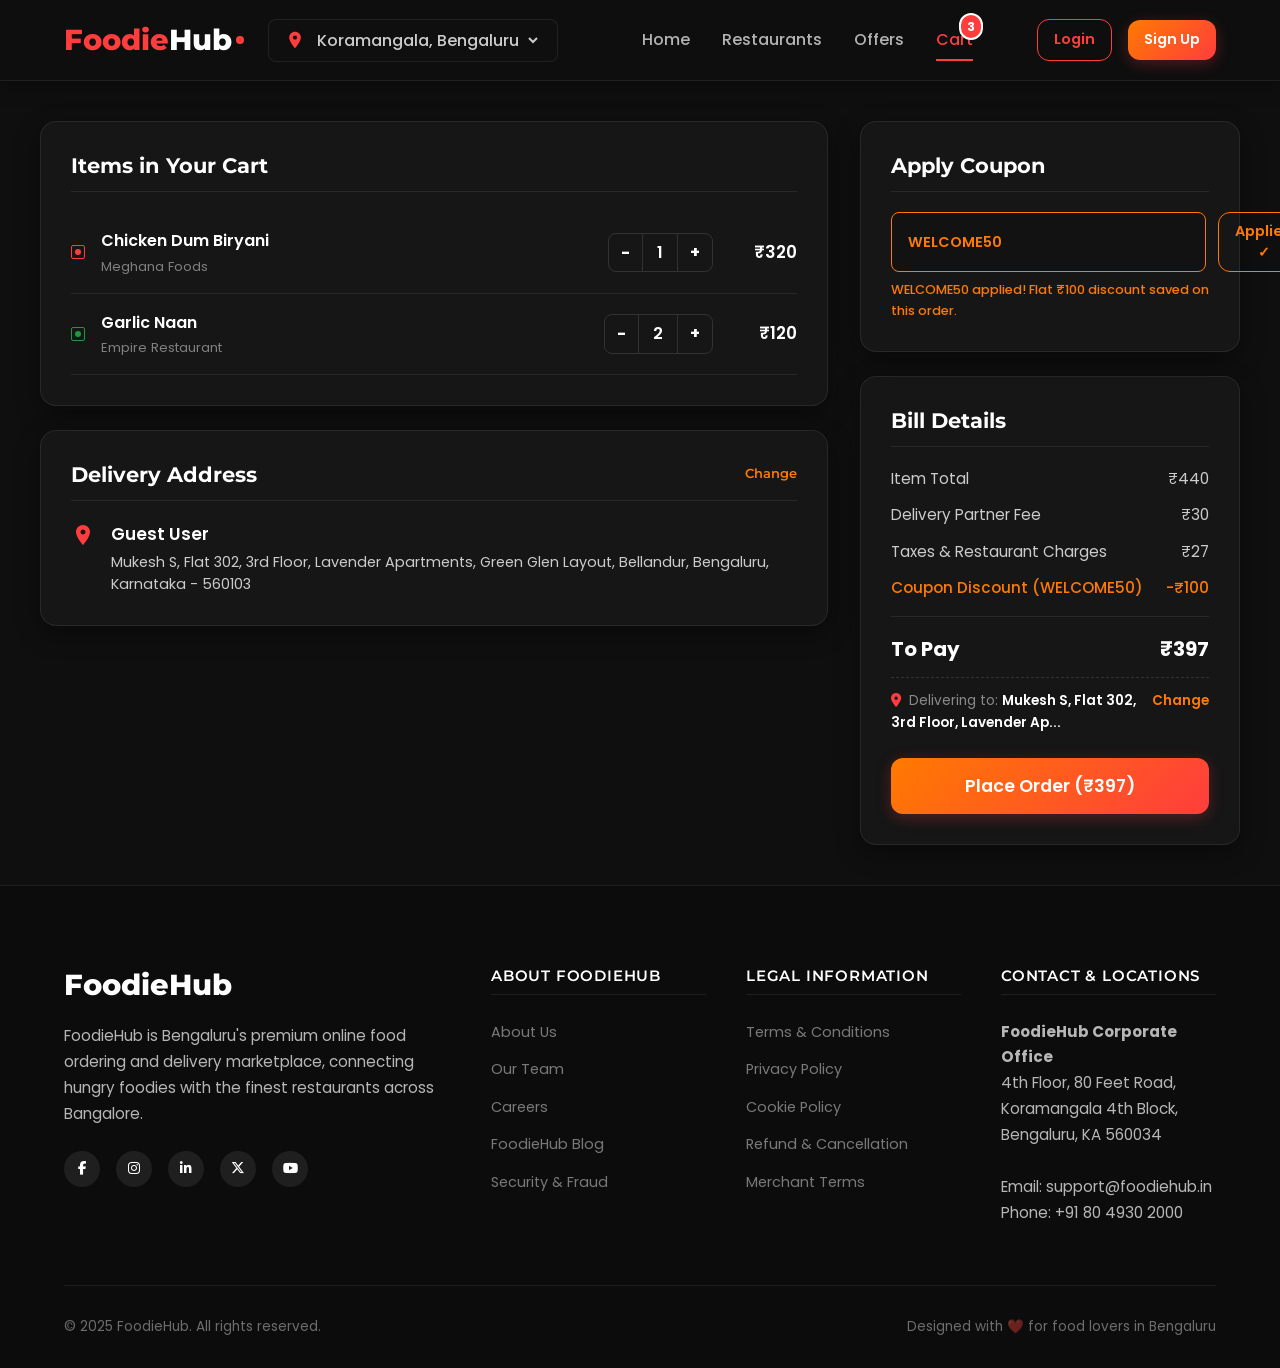
==== commit 6b798297: "feat: implement premium full-height dark glassmorphic right-sliding mobile navigation drawer and add" ====
--- a/cart.html
+++ b/cart.html
@@ -38,6 +38,8 @@
 
       <!-- Nav Links -->
       <nav class="nav-menu">
+        <!-- Close Button for Mobile Drawer -->
+        <label for="menu-toggle" class="menu-close-btn">&times;</label>
         <a href="index.html" class="nav-link">Home</a>
         <a href="restaurants.html" class="nav-link">Restaurants</a>
         <a href="index.html#offers" class="nav-link">Offers</a>
--- a/css/style.css
+++ b/css/style.css
@@ -7,25 +7,25 @@
 
 /* --- CSS custom properties (Design System) --- */
 :root {
-  --primary-color: #EF4F5F;
-  --primary-hover: #E23744;
-  --primary-light: #FFF0F1;
-  --primary-gradient: linear-gradient(135deg, #FF6A77 0%, #EF4F5F 100%);
-  --secondary-color: #282C3F;
-  --accent-gold: #FFB81C;
+  --primary-color: #ff3d3d;
+  --primary-hover: #ff7a00;
+  --primary-light: rgba(255, 122, 0, 0.1);
+  --primary-gradient: linear-gradient(135deg, #ff7a00 0%, #ff3d3d 100%);
+  --secondary-color: #ffffff; /* White headings */
+  --accent-gold: #ffd700;
   --veg-green: #24963F;
-  --nonveg-red: #EF4F5F;
-  --text-dark: #1C1C1C;
-  --text-medium: #363636;
-  --text-muted: #696969;
-  --bg-light: #F8F8F8;
-  --bg-white: #FFFFFF;
-  --bg-dark: #121212;
-  --border-color: #EFEFEF;
-  --border-color-dark: #CFDBE1;
-  --shadow-sm: 0 2px 8px rgba(28, 44, 63, 0.05);
-  --shadow-md: 0 4px 20px rgba(28, 44, 63, 0.08);
-  --shadow-lg: 0 12px 30px rgba(28, 44, 63, 0.12);
+  --nonveg-red: #ff3d3d;
+  --text-dark: #cccccc; /* Light gray primary text */
+  --text-medium: #b3b3b3;
+  --text-muted: #808080;
+  --bg-light: #0f0f0f; /* Dark theme background */
+  --bg-white: #FFFFFF; /* Keep as white for white text classes */
+  --bg-dark: #0f0f0f;
+  --border-color: rgba(255, 255, 255, 0.08); /* Dark glass border */
+  --border-color-dark: rgba(255, 255, 255, 0.15);
+  --shadow-sm: 0 4px 15px rgba(0, 0, 0, 0.3);
+  --shadow-md: 0 8px 25px rgba(0, 0, 0, 0.4);
+  --shadow-lg: 0 15px 35px rgba(0, 0, 0, 0.5);
   --font-main: 'Poppins', sans-serif;
   --font-headings: 'Montserrat', sans-serif;
   --border-radius: 12px;
@@ -171,9 +171,11 @@
   top: 0;
   left: 0;
   width: 100%;
-  background-color: rgba(255, 255, 255, 0.9);
-  backdrop-filter: blur(12px);
-  border-bottom: 1px solid var(--border-color);
+  background-color: rgba(15, 15, 15, 0.75);
+  backdrop-filter: blur(15px);
+  -webkit-backdrop-filter: blur(15px);
+  border-bottom: 1px solid rgba(255, 255, 255, 0.08);
+  box-shadow: 0 4px 20px rgba(0, 0, 0, 0.3);
   z-index: 1000;
 }
 
@@ -300,6 +302,10 @@
   display: none;
   cursor: pointer;
   z-index: 1002;
+}
+
+.menu-close-btn {
+  display: none;
 }
 
 .menu-toggle-checkbox {
@@ -1284,7 +1290,7 @@
 }
 
 /* 2. Rating Filters */
-#filter-rating-45:checked ~ .restaurants-layout .restaurant-grid .restaurant-card:not(.rating-high) {
+#filter-rating-40:checked ~ .restaurants-layout .restaurant-grid .restaurant-card:not(.rating-high):not(.rating-med) {
   display: none;
 }
 
@@ -1762,18 +1768,20 @@
   display: flex;
   align-items: center;
   justify-content: center;
-  background: linear-gradient(135deg, var(--primary-light) 0%, #FFF5F5 100%);
+  background: #0f0f0f;
   padding: 60px 24px;
 }
 
 .auth-card {
-  background-color: var(--bg-white);
+  background-color: rgba(30, 30, 30, 0.45);
+  backdrop-filter: blur(15px);
+  -webkit-backdrop-filter: blur(15px);
   border-radius: var(--border-radius-lg);
-  box-shadow: var(--shadow-lg);
+  box-shadow: 0 15px 35px rgba(0, 0, 0, 0.5);
   width: 100%;
   max-width: 480px;
   padding: 40px;
-  border: 1px solid var(--border-color);
+  border: 1px solid rgba(255, 255, 255, 0.08);
 }
 
 .auth-header {
@@ -1784,11 +1792,12 @@
 .auth-header h2 {
   font-size: 1.8rem;
   font-weight: 800;
+  color: #ffffff;
   margin-bottom: 8px;
 }
 
 .auth-header p {
-  color: var(--text-muted);
+  color: var(--text-medium);
 }
 
 /* Floating Label Styles */
@@ -1800,15 +1809,18 @@
 .form-input {
   width: 100%;
   padding: 16px;
-  border: 1.5px solid var(--border-color-dark);
+  border: 1.5px solid rgba(255, 255, 255, 0.15);
   border-radius: var(--border-radius);
   font-size: 1rem;
   background-color: transparent;
+  color: #ffffff;
   transition: var(--transition-normal);
 }
 
 .form-input:focus {
   border-color: var(--primary-color);
+  box-shadow: 0 0 10px rgba(255, 61, 61, 0.25);
+  outline: none;
 }
 
 .form-label {
@@ -1819,7 +1831,7 @@
   color: var(--text-muted);
   pointer-events: none;
   transition: var(--transition-normal);
-  background-color: var(--bg-white);
+  background-color: #1e1e1e;
   padding: 0 4px;
 }
 
@@ -1979,18 +1991,57 @@
   
   .nav-menu {
     position: fixed;
-    top: 70px;
+    top: 0;
     right: -100%;
-    width: 280px;
-    height: calc(100vh - 70px);
-    background-color: var(--bg-white);
-    box-shadow: -10px 0 20px rgba(0,0,0,0.05);
+    width: 290px;
+    height: 100vh;
+    background-color: rgba(15, 15, 15, 0.98) !important;
+    backdrop-filter: blur(25px);
+    -webkit-backdrop-filter: blur(25px);
+    border-left: 1px solid rgba(255, 255, 255, 0.08) !important;
+    box-shadow: -15px 0 35px rgba(0, 0, 0, 0.6) !important;
     flex-direction: column;
     align-items: flex-start;
-    padding: 40px 30px;
-    gap: 24px;
+    padding: 80px 32px 40px 32px;
+    gap: 20px;
     z-index: 1001;
     transition: var(--transition-normal);
+  }
+
+  .nav-menu .nav-link {
+    color: #cccccc !important;
+    font-size: 1.1rem !important;
+    font-weight: 500 !important;
+    width: 100% !important;
+    padding: 8px 0 !important;
+    border-bottom: 1px solid rgba(255, 255, 255, 0.05) !important;
+    transition: var(--transition-fast) !important;
+    display: block !important;
+  }
+
+  .nav-menu .nav-link:hover,
+  .nav-menu .nav-link.active {
+    color: #ff7a00 !important;
+    padding-left: 8px !important;
+    border-bottom-color: rgba(255, 122, 0, 0.3) !important;
+  }
+
+  .menu-close-btn {
+    display: block !important;
+    position: absolute !important;
+    top: 20px !important;
+    right: 24px !important;
+    font-size: 2.4rem !important;
+    font-weight: 300 !important;
+    color: #ffffff !important;
+    cursor: pointer !important;
+    line-height: 1 !important;
+    transition: var(--transition-fast) !important;
+  }
+
+  .menu-close-btn:hover {
+    color: #ff3d3d !important;
+    transform: rotate(90deg) !important;
   }
   
   .nav-auth {
@@ -2260,10 +2311,10 @@
 }
 
 /* 3. Pure CSS Ratings Filter */
-body:has(#filter-rating-45:checked) .restaurant-grid .restaurant-card:not(.rating-high) {
+body:has(#filter-rating-40:checked) .restaurant-grid .restaurant-card:not(.rating-high):not(.rating-med) {
   display: none !important;
 }
-body:has(#filter-rating-45:checked) .filter-sidebar label[for="filter-rating-45"] {
+body:has(#filter-rating-40:checked) .filter-sidebar label[for="filter-rating-40"] {
   color: var(--primary-color) !important;
   font-weight: 700 !important;
 }
@@ -3536,11 +3587,11 @@
 
 /* Shimmer Variable Definitions */
 :root {
-  --glass-bg: rgba(255, 255, 255, 0.75);
-  --glass-border: rgba(255, 255, 255, 0.4);
-  --glass-shadow: 0 10px 30px rgba(31, 38, 135, 0.07);
-  --shimmer-gradient: linear-gradient(90deg, #F2F4F7 25%, #E6E9EE 37%, #F2F4F7 63%);
-  --card-glow-shadow: 0 0 18px rgba(239, 79, 95, 0.12);
+  --glass-bg: rgba(20, 20, 20, 0.65);
+  --glass-border: rgba(255, 255, 255, 0.1);
+  --glass-shadow: 0 10px 30px rgba(0, 0, 0, 0.4);
+  --shimmer-gradient: linear-gradient(90deg, #202020 25%, #2a2a2a 37%, #202020 63%);
+  --card-glow-shadow: 0 0 18px rgba(255, 122, 0, 0.18);
 }
 
 /* --- Dynamic Colorful Hero Background with Light Rays & Shapes --- */
@@ -4460,16 +4511,146 @@
     font-size: 0.78rem;
   }
   .mobile-bottom-nav {
-    display: grid;
+    display: none !important;
   }
   .floating-cart-btn {
-    bottom: 74px; /* Move above bottom nav drawer */
-    right: 16px;
-    padding: 10px 16px;
-    font-size: 0.9rem;
+    bottom: 24px !important;
+    right: 24px !important;
+    padding: 12px 20px !important;
+    font-size: 0.95rem !important;
+    box-shadow: 0 4px 20px rgba(0, 0, 0, 0.4) !important;
   }
   .skeleton-grid {
     grid-template-columns: 1fr;
+  }
+
+  /* Mobile Dark Header Overrides */
+  .navbar-wrapper.navbar-transparent {
+    position: sticky !important;
+    background-color: rgba(15, 15, 15, 0.95) !important;
+    backdrop-filter: blur(15px) !important;
+    -webkit-backdrop-filter: blur(15px) !important;
+    border-bottom: 1px solid rgba(255, 255, 255, 0.08) !important;
+  }
+  .navbar-wrapper.navbar-transparent .logo {
+    color: #ffffff !important;
+  }
+  .navbar-wrapper.navbar-transparent .logo span {
+    color: #ff3d3d !important;
+  }
+  .navbar-wrapper.navbar-transparent .logo-dot {
+    background-color: #ff3d3d !important;
+  }
+  .navbar-wrapper.navbar-transparent .nav-link {
+    color: #cccccc !important;
+  }
+  .navbar-wrapper.navbar-transparent .menu-toggle-btn svg {
+    fill: #ffffff !important;
+  }
+  .navbar-wrapper.navbar-transparent .btn-outline {
+    color: #ffffff !important;
+    border-color: rgba(255, 255, 255, 0.2) !important;
+  }
+  .navbar-wrapper.navbar-transparent .location-selector {
+    background-color: rgba(255, 255, 255, 0.08) !important;
+    border-color: rgba(255, 255, 255, 0.12) !important;
+    color: #ffffff !important;
+  }
+  .navbar-wrapper.navbar-transparent .location-selector select {
+    color: #ffffff !important;
+  }
+
+  /* Mobile Cinematic Hero Responsiveness */
+  .desktop-cinematic-hero {
+    height: auto !important;
+    min-height: 420px !important;
+    padding: 80px 24px 40px 24px !important;
+    background-position: center center !important;
+  }
+  .cinematic-hero-content {
+    align-items: center !important;
+    text-align: center !important;
+    width: 100% !important;
+  }
+  .cinematic-greeting {
+    font-size: 1.6rem !important;
+    white-space: normal !important;
+    text-align: center !important;
+  }
+  .cinematic-subtitle {
+    font-size: 0.9rem !important;
+    margin-bottom: 20px !important;
+    text-align: center !important;
+  }
+  .cinematic-search-container {
+    max-width: 100% !important;
+  }
+  .cinematic-search-row {
+    flex-direction: column !important;
+    align-items: center !important;
+    gap: 12px !important;
+    width: 100% !important;
+  }
+
+  /* Mobile Cuisines Horizontal Scrolling */
+  .desktop-cuisines-grid {
+    display: flex !important;
+    overflow-x: auto !important;
+    white-space: nowrap !important;
+    gap: 16px !important;
+    padding: 10px 4px !important;
+    scrollbar-width: none !important;
+  }
+  .desktop-cuisines-grid::-webkit-scrollbar {
+    display: none !important;
+  }
+  .desktop-cuisine-card {
+    flex: 0 0 auto !important;
+    width: 75px !important;
+  }
+  .desktop-cuisine-card .cuisine-circle-img {
+    width: 64px !important;
+    height: 64px !important;
+  }
+  .desktop-cuisine-card span {
+    font-size: 0.75rem !important;
+  }
+
+  /* Mobile Newsletter Overrides */
+  .newsletter-wrapper {
+    padding: 40px 20px !important;
+  }
+  .newsletter-content h2 {
+    font-size: 1.75rem !important;
+  }
+  .newsletter-content p {
+    font-size: 0.95rem !important;
+    margin-bottom: 24px !important;
+  }
+  .newsletter-form {
+    flex-direction: column !important;
+    background-color: transparent !important;
+    border: none !important;
+    padding: 0 !important;
+    gap: 12px !important;
+    border-radius: 0 !important;
+    backdrop-filter: none !important;
+    -webkit-backdrop-filter: none !important;
+  }
+  .newsletter-form input {
+    background-color: rgba(255, 255, 255, 0.1) !important;
+    border: 1px solid rgba(255, 255, 255, 0.2) !important;
+    border-radius: 30px !important;
+    padding: 14px 24px !important;
+    width: 100% !important;
+    text-align: center !important;
+  }
+  .newsletter-form button {
+    width: 100% !important;
+    border-radius: 30px !important;
+    padding: 14px 30px !important;
+    background: linear-gradient(135deg, #ff7a00 0%, #ff3d3d 100%) !important;
+    box-shadow: 0 4px 15px rgba(255, 61, 61, 0.3) !important;
   }
 }
 
@@ -4510,33 +4691,35 @@
   .carousel-slide:hover .helmet-csk { transform: translateX(22px) rotate(15deg); }
 }
 
-/* Hide desktop cinematic elements on mobile/tablet viewports by default */
+/* Display cinematic elements globally, hide dock on mobile */
 .desktop-cinematic-hero {
-  display: none;
+  display: flex;
 }
 .desktop-floating-dock {
   display: none;
 }
 .desktop-cuisines-section {
-  display: none;
+  display: block;
+}
+
+/* Hide mobile app elements globally */
+.hero-app-container {
+  display: none !important;
+}
+.floating-category-section {
+  display: none !important;
+}
+.mobile-bottom-nav {
+  display: none !important;
 }
 
 /* Premium Cinematic Desktop Layout overrides (Viewports >= 1024px) */
 @media (min-width: 1024px) {
   /* Hide standard mobile items on desktop */
-  .hero-app-container {
-    display: none !important;
-  }
-  .floating-category-section {
-    display: none !important;
-  }
   .collections-section {
     display: none !important;
   }
   .app-download-section {
-    display: none !important;
-  }
-  .mobile-bottom-nav {
     display: none !important;
   }
   .floating-cart-btn {
@@ -4553,11 +4736,12 @@
   .desktop-cuisines-section {
     display: block !important;
   }
-
-  /* Theme color overrides for dark cinematic scroll experience - MAGIC THEME */
+}
+
+  /* Theme color overrides for dark cinematic scroll experience - ORANGE-RED GLOW THEME */
   body {
-    background-color: #090514 !important;
-    color: #e5e5e9 !important;
+    background-color: #0f0f0f !important;
+    color: #cccccc !important;
   }
   
   .section h2 {
@@ -4588,14 +4772,14 @@
     left: 0;
     width: 100%;
     height: 100%;
-    background: radial-gradient(circle at 20% 50%, rgba(192, 132, 252, 0.15) 0%, rgba(9, 5, 20, 0.4) 50%, rgba(9, 5, 20, 0.95) 100%),
-                linear-gradient(to bottom, rgba(9, 5, 20, 0.2) 0%, rgba(9, 5, 20, 1) 100%);
+    background: radial-gradient(circle at 30% 60%, rgba(255, 122, 0, 0.08) 0%, rgba(255, 61, 61, 0.04) 40%, rgba(15, 15, 15, 0.75) 80%, #0f0f0f 100%),
+                linear-gradient(to bottom, rgba(15, 15, 15, 0.15) 0%, #0f0f0f 100%);
     z-index: 1;
   }
 
   .cinematic-header {
     position: absolute;
-    top: 30px;
+    top: 40px;
     left: 10%;
     z-index: 10;
   }
@@ -4610,7 +4794,8 @@
   }
 
   .cinematic-logo span {
-    color: #c084fc;
+    color: #ff3d3d;
+    text-shadow: 0 0 15px rgba(255, 61, 61, 0.4);
   }
 
   .cinematic-hero-content {
@@ -4629,106 +4814,122 @@
     gap: 8px;
     padding: 8px 18px;
     border-radius: 50px;
-    background: rgba(192, 132, 252, 0.1);
-    border: 1.5px solid rgba(192, 132, 252, 0.5);
+    background: rgba(20, 20, 20, 0.55);
+    border: 1px solid rgba(255, 61, 61, 0.35);
     font-size: 0.85rem;
-    font-weight: 600;
-    color: #c084fc;
-    text-transform: uppercase;
-    letter-spacing: 1.5px;
+    font-weight: 500;
+    color: #cccccc;
+    text-transform: none;
+    letter-spacing: 0.5px;
     margin-bottom: 24px;
-    box-shadow: 0 0 15px rgba(192, 132, 252, 0.15);
+    box-shadow: 0 4px 15px rgba(0, 0, 0, 0.2);
+    backdrop-filter: blur(15px);
+    -webkit-backdrop-filter: blur(15px);
     animation: pulseBadge 2.5s infinite alternate;
   }
 
   @keyframes pulseBadge {
-    0% { transform: scale(1); box-shadow: 0 0 15px rgba(192, 132, 252, 0.15); }
-    100% { transform: scale(1.03); box-shadow: 0 0 25px rgba(192, 132, 252, 0.35); }
+    0% { transform: scale(1); box-shadow: 0 0 10px rgba(255, 61, 61, 0.1); }
+    100% { transform: scale(1.02); box-shadow: 0 0 20px rgba(255, 61, 61, 0.3); }
   }
 
   .cinematic-greeting {
-    font-size: 3.5rem;
-    font-weight: 800;
-    letter-spacing: -1px;
-    margin-bottom: 8px;
+    font-size: 2.2rem;
+    font-weight: 700;
+    letter-spacing: -0.5px;
+    margin-bottom: 12px;
     font-family: 'Outfit', 'Inter', sans-serif;
-    text-shadow: 0 4px 15px rgba(0, 0, 0, 0.6);
+    text-shadow: 0 2px 12px rgba(0, 0, 0, 0.8);
+    white-space: nowrap;
+    color: #ffffff;
   }
 
   .cinematic-subtitle {
-    font-size: 1.3rem;
-    color: rgba(255, 255, 255, 0.85);
+    font-size: 1.1rem;
+    color: #cccccc;
     margin-bottom: 35px;
     text-shadow: 0 2px 8px rgba(0, 0, 0, 0.5);
   }
 
-  /* Cinematic Search Box */
+  /* Cinematic Search Row & Box */
+  .cinematic-search-row {
+    display: flex;
+    align-items: center;
+    gap: 24px;
+    width: 100%;
+    max-width: 750px;
+    margin-bottom: 25px;
+    z-index: 10;
+  }
+
   .cinematic-search-container {
     position: relative;
     width: 100%;
     max-width: 600px;
-    margin-bottom: 25px;
+    margin-bottom: 0;
   }
 
   .cinematic-search-container input {
     width: 100%;
     padding: 16px 55px;
-    font-size: 1.1rem;
-    border-radius: 16px;
-    border: 1px solid rgba(192, 132, 252, 0.25);
-    background: rgba(17, 13, 41, 0.65);
+    font-size: 1.05rem;
+    border-radius: 50px;
+    border: 1px solid rgba(255, 255, 255, 0.15);
+    background: rgba(30, 30, 30, 0.55);
     backdrop-filter: blur(15px);
     -webkit-backdrop-filter: blur(15px);
     color: #ffffff;
     outline: none;
     transition: all 0.3s cubic-bezier(0.4, 0, 0.2, 1);
-    box-shadow: 0 10px 30px rgba(0, 0, 0, 0.4);
+    box-shadow: 0 10px 30px rgba(0, 0, 0, 0.5), 0 0 15px rgba(255, 61, 61, 0.08);
   }
 
   .cinematic-search-container input::placeholder {
-    color: rgba(255, 255, 255, 0.45);
+    color: #b3b3b3;
+    font-weight: 400;
   }
 
   .cinematic-search-container input:focus {
-    background: rgba(17, 13, 41, 0.85);
-    border-color: #c084fc;
-    box-shadow: 0 0 25px rgba(192, 132, 252, 0.3), 0 10px 30px rgba(0, 0, 0, 0.6);
+    background: rgba(30, 30, 30, 0.8);
+    border-color: #ff3d3d;
+    box-shadow: 0 0 25px rgba(255, 122, 0, 0.3), 0 10px 30px rgba(0, 0, 0, 0.6);
   }
 
   .cinematic-search-icon {
     position: absolute;
-    left: 20px;
+    left: 22px;
     top: 50%;
     transform: translateY(-50%);
-    font-size: 1.2rem;
-    color: rgba(255, 255, 255, 0.5);
+    font-size: 1.1rem;
+    color: #b3b3b3;
     pointer-events: none;
   }
 
   .cinematic-mic-icon {
     position: absolute;
-    right: 20px;
+    right: 22px;
     top: 50%;
     transform: translateY(-50%);
-    font-size: 1.2rem;
-    color: rgba(255, 255, 255, 0.5);
+    font-size: 1.1rem;
+    color: #b3b3b3;
     cursor: pointer;
-    transition: color 0.2s;
+    transition: all 0.2s ease;
   }
 
   .cinematic-mic-icon:hover {
-    color: #c084fc;
+    color: #ff7a00;
+    transform: translateY(-50%) scale(1.15);
   }
 
   /* Cinematic search dropdown overrides */
   .cinematic-search-container .advanced-search-dropdown {
     width: 100%;
-    background: rgba(17, 13, 41, 0.98);
+    background: rgba(20, 20, 20, 0.95);
     backdrop-filter: blur(25px);
     -webkit-backdrop-filter: blur(25px);
-    border: 1px solid rgba(192, 132, 252, 0.15);
+    border: 1px solid rgba(255, 122, 0, 0.15);
     border-radius: 16px;
-    box-shadow: 0 15px 35px rgba(0, 0, 0, 0.6);
+    box-shadow: 0 15px 35px rgba(0, 0, 0, 0.7);
     top: calc(100% + 8px);
     left: 0;
     text-align: left;
@@ -4736,18 +4937,18 @@
 
   .cinematic-search-container .advanced-search-dropdown h4 {
     color: rgba(255, 255, 255, 0.6);
-    border-bottom: 1px solid rgba(192, 132, 252, 0.15);
+    border-bottom: 1px solid rgba(255, 122, 0, 0.15);
   }
 
   .cinematic-search-container .trending-tag {
     background: rgba(255, 255, 255, 0.06);
     border: 1px solid rgba(255, 255, 255, 0.08);
-    color: #e5e5e9;
+    color: #cccccc;
   }
 
   .cinematic-search-container .trending-tag:hover {
-    background: rgba(192, 132, 252, 0.12);
-    border-color: #c084fc;
+    background: rgba(255, 122, 0, 0.12);
+    border-color: #ff7a00;
     color: #ffffff;
   }
 
@@ -4766,7 +4967,7 @@
     gap: 12px;
     font-size: 1rem;
     font-weight: 600;
-    color: rgba(255, 255, 255, 0.85);
+    color: #ffffff;
   }
 
   .cinematic-veg-toggle-container .veg-switch {
@@ -4789,7 +4990,8 @@
   }
 
   .cinematic-veg-toggle-container input:checked + .veg-slider {
-    background-color: #c084fc;
+    background-color: #ff3d3d;
+    box-shadow: 0 0 10px rgba(255, 61, 61, 0.5);
   }
 
   .cinematic-veg-toggle-container input:checked + .veg-slider:before {
@@ -4802,23 +5004,23 @@
     bottom: 25px;
     left: 50%;
     transform: translateX(-50%);
-    background: rgba(17, 13, 41, 0.72);
-    backdrop-filter: blur(20px);
-    -webkit-backdrop-filter: blur(20px);
-    border: 1px solid rgba(192, 132, 252, 0.2);
+    background: rgba(15, 15, 15, 0.65);
+    backdrop-filter: blur(15px);
+    -webkit-backdrop-filter: blur(15px);
+    border: 1px solid rgba(255, 255, 255, 0.12);
     border-radius: 24px;
     padding: 10px 24px;
     align-items: center;
     gap: 12px;
     z-index: 1000;
-    box-shadow: 0 15px 35px rgba(0, 0, 0, 0.5), 0 0 1px rgba(255, 255, 255, 0.2) inset;
+    box-shadow: 0 15px 35px rgba(0, 0, 0, 0.6);
     transition: all 0.3s cubic-bezier(0.25, 0.8, 0.25, 1);
   }
 
   .desktop-floating-dock:hover {
-    background: rgba(17, 13, 41, 0.85);
-    box-shadow: 0 20px 45px rgba(192, 132, 252, 0.15), 0 20px 45px rgba(0, 0, 0, 0.6);
-    border-color: rgba(192, 132, 252, 0.4);
+    background: rgba(15, 15, 15, 0.8);
+    box-shadow: 0 20px 45px rgba(255, 61, 61, 0.15), 0 20px 45px rgba(0, 0, 0, 0.7);
+    border-color: rgba(255, 61, 61, 0.35);
   }
 
   .dock-nav-item {
@@ -4856,7 +5058,7 @@
   }
 
   .dock-nav-item.active {
-    color: #c084fc;
+    color: #ff3d3d;
   }
 
   .dock-nav-item.active::after {
@@ -4866,9 +5068,9 @@
     left: 30%;
     width: 40%;
     height: 3px;
-    background: #c084fc;
+    background: #ff3d3d;
     border-radius: 2px;
-    box-shadow: 0 0 10px rgba(192, 132, 252, 0.8);
+    box-shadow: 0 0 10px rgba(255, 61, 61, 0.8);
   }
 
   .dock-cart-wrapper {
@@ -4880,14 +5082,14 @@
     position: absolute;
     top: -8px;
     right: -10px;
-    background: #c084fc;
+    background: #ff3d3d;
     color: #ffffff;
     font-size: 0.62rem;
     font-weight: 700;
     padding: 2px 6px;
     border-radius: 10px;
-    border: 1px solid #110d29;
-    box-shadow: 0 0 5px rgba(192, 132, 252, 0.6);
+    border: 1px solid #0f0f0f;
+    box-shadow: 0 0 5px rgba(255, 61, 61, 0.6);
   }
 
   /* 3. Desktop Cuisines Grid Section */
@@ -4963,8 +5165,8 @@
   }
 
   .desktop-cuisine-card:hover .cuisine-circle-img {
-    border-color: #c084fc;
-    box-shadow: 0 10px 22px rgba(192, 132, 252, 0.3);
+    border-color: #ff7a00;
+    box-shadow: 0 10px 22px rgba(255, 122, 0, 0.35);
   }
 
   .desktop-cuisine-card:hover img {
@@ -4977,14 +5179,16 @@
 
   /* 4. Elegant Overrides for standard layout cards & sections */
   .restaurant-card {
-    background: #110d29 !important;
-    border: 1px solid rgba(192, 132, 252, 0.08) !important;
-    box-shadow: 0 8px 25px rgba(0, 0, 0, 0.3);
+    background: rgba(30, 30, 30, 0.5) !important;
+    backdrop-filter: blur(15px) !important;
+    -webkit-backdrop-filter: blur(15px) !important;
+    border: 1px solid rgba(255, 255, 255, 0.08) !important;
+    box-shadow: 0 8px 25px rgba(0, 0, 0, 0.4);
   }
 
   .restaurant-card:hover {
-    border-color: rgba(192, 132, 252, 0.3) !important;
-    box-shadow: 0 8px 30px rgba(192, 132, 252, 0.15);
+    border-color: rgba(255, 122, 0, 0.3) !important;
+    box-shadow: 0 8px 30px rgba(255, 122, 0, 0.15);
   }
 
   .restaurant-info h3 {
@@ -5000,9 +5204,11 @@
   }
 
   .review-card {
-    background: #110d29 !important;
-    border: 1px solid rgba(192, 132, 252, 0.08) !important;
-    box-shadow: 0 8px 25px rgba(0, 0, 0, 0.3);
+    background: rgba(30, 30, 30, 0.5) !important;
+    backdrop-filter: blur(15px) !important;
+    -webkit-backdrop-filter: blur(15px) !important;
+    border: 1px solid rgba(255, 255, 255, 0.08) !important;
+    box-shadow: 0 8px 25px rgba(0, 0, 0, 0.4);
   }
 
   .review-text {
@@ -5014,8 +5220,10 @@
   }
 
   .faq-item {
-    background: #110d29 !important;
-    border: 1px solid rgba(192, 132, 252, 0.08) !important;
+    background: rgba(30, 30, 30, 0.5) !important;
+    backdrop-filter: blur(15px) !important;
+    -webkit-backdrop-filter: blur(15px) !important;
+    border: 1px solid rgba(255, 255, 255, 0.08) !important;
   }
 
   .faq-item summary {
@@ -5027,8 +5235,10 @@
   }
 
   .newsletter-wrapper {
-    background: linear-gradient(135deg, #110d29 0%, #090514 100%) !important;
-    border: 1px solid rgba(192, 132, 252, 0.08) !important;
+    background: linear-gradient(135deg, rgba(30, 30, 30, 0.6) 0%, #0f0f0f 100%) !important;
+    backdrop-filter: blur(15px);
+    -webkit-backdrop-filter: blur(15px);
+    border: 1px solid rgba(255, 255, 255, 0.08) !important;
     box-shadow: 0 10px 30px rgba(0, 0, 0, 0.3);
   }
 
@@ -5041,8 +5251,8 @@
   }
 
   .footer {
-    background-color: #05030b !important;
-    border-top: 1px solid rgba(192, 132, 252, 0.08);
+    background-color: #0c0c0c !important;
+    border-top: 1px solid rgba(255, 255, 255, 0.08);
   }
 
   .footer-col h4 {
@@ -5054,14 +5264,417 @@
   }
 
   .footer-col a:hover {
-    color: #c084fc !important;
+    color: #ff7a00 !important;
   }
 
   .footer-bottom {
-    border-top: 1px solid rgba(192, 132, 252, 0.08) !important;
+    border-top: 1px solid rgba(255, 255, 255, 0.08) !important;
     color: rgba(255, 255, 255, 0.4) !important;
   }
-}
+
+  /* --- 5. Deals of the Week Override --- */
+  #offers .section-header h2 {
+    color: #ffffff !important;
+  }
+  #offers .section-header p {
+    color: rgba(255, 255, 255, 0.6) !important;
+  }
+  .offer-card {
+    background: rgba(30, 30, 30, 0.5) !important;
+    backdrop-filter: blur(15px) !important;
+    -webkit-backdrop-filter: blur(15px) !important;
+    border: 1px solid rgba(255, 255, 255, 0.08) !important;
+    box-shadow: 0 8px 25px rgba(0, 0, 0, 0.4) !important;
+    color: #cccccc !important;
+  }
+  .offer-card h3 {
+    color: #ffffff !important;
+  }
+  .offer-card p {
+    color: rgba(255, 255, 255, 0.6) !important;
+  }
+  .offer-code {
+    background-color: rgba(255, 122, 0, 0.1) !important;
+    border: 1.5px dashed rgba(255, 122, 0, 0.4) !important;
+    color: #ff7a00 !important;
+  }
+  
+  /* Accent borders and badges based on Orange-Red Glow theme colors */
+  .offer-card-1 {
+    background: linear-gradient(135deg, rgba(255, 61, 61, 0.08) 0%, rgba(30, 30, 30, 0.5) 100%) !important;
+    border-left: 6px solid #ff3d3d !important;
+    box-shadow: 0 5px 15px rgba(255, 61, 61, 0.1) !important;
+  }
+  .offer-card-1 .offer-badge {
+    background-color: #ff3d3d !important;
+    color: #ffffff !important;
+  }
+  
+  .offer-card-2 {
+    background: linear-gradient(135deg, rgba(255, 122, 0, 0.08) 0%, rgba(30, 30, 30, 0.5) 100%) !important;
+    border-left: 6px solid #ff7a00 !important;
+    box-shadow: 0 5px 15px rgba(255, 122, 0, 0.1) !important;
+  }
+  .offer-card-2 .offer-badge {
+    background-color: #ff7a00 !important;
+    color: #ffffff !important;
+  }
+  
+  .offer-card-3 {
+    background: linear-gradient(135deg, rgba(255, 215, 0, 0.06) 0%, rgba(30, 30, 30, 0.5) 100%) !important;
+    border-left: 6px solid #ffd700 !important;
+    box-shadow: 0 5px 15px rgba(255, 215, 0, 0.1) !important;
+  }
+  .offer-card-3 .offer-badge {
+    background-color: #ffd700 !important;
+    color: #000000 !important;
+  }
+  
+  .offer-card-4 {
+    background: linear-gradient(135deg, rgba(255, 61, 61, 0.08) 0%, rgba(30, 30, 30, 0.5) 100%) !important;
+    border-left: 6px solid #ff3d3d !important;
+    box-shadow: 0 5px 15px rgba(255, 61, 61, 0.1) !important;
+  }
+  .offer-card-4 .offer-badge {
+    background-color: #ff3d3d !important;
+    color: #ffffff !important;
+  }
+  
+  /* Hover effects */
+  .offer-card:hover {
+    transform: translateY(-8px) !important;
+  }
+  .offer-card-1:hover {
+    box-shadow: 0 10px 30px rgba(255, 61, 61, 0.25) !important;
+    border-color: rgba(255, 61, 61, 0.4) !important;
+    border-left-width: 6px !important;
+  }
+  .offer-card-2:hover {
+    box-shadow: 0 10px 30px rgba(255, 122, 0, 0.25) !important;
+    border-color: rgba(255, 122, 0, 0.4) !important;
+    border-left-width: 6px !important;
+  }
+  .offer-card-3:hover {
+    box-shadow: 0 10px 30px rgba(255, 215, 0, 0.25) !important;
+    border-color: rgba(255, 215, 0, 0.4) !important;
+    border-left-width: 6px !important;
+  }
+  .offer-card-4:hover {
+    box-shadow: 0 10px 30px rgba(255, 61, 61, 0.25) !important;
+    border-color: rgba(255, 61, 61, 0.4) !important;
+    border-left-width: 6px !important;
+  }
+
+  /* --- 6. Explore All Button Override --- */
+  .btn-secondary {
+    background: rgba(30, 30, 30, 0.5) !important;
+    backdrop-filter: blur(15px) !important;
+    -webkit-backdrop-filter: blur(15px) !important;
+    border: 2px solid rgba(255, 122, 0, 0.4) !important;
+    color: #ffffff !important;
+  }
+  
+  .btn-secondary:hover {
+    background: linear-gradient(135deg, #ff7a00 0%, #ff3d3d 100%) !important;
+    border-color: transparent !important;
+    color: #ffffff !important;
+    transform: translateY(-2px) !important;
+    box-shadow: 0 5px 15px rgba(255, 61, 61, 0.4) !important;
+  }
+
+  /* --- 7. Cart Page & Components Override --- */
+  .cart-box {
+    background: rgba(30, 30, 30, 0.5) !important;
+    backdrop-filter: blur(15px) !important;
+    -webkit-backdrop-filter: blur(15px) !important;
+    border: 1px solid rgba(255, 255, 255, 0.08) !important;
+    box-shadow: 0 8px 25px rgba(0, 0, 0, 0.4) !important;
+    color: #cccccc !important;
+  }
+  .cart-left-section > div.cart-box[style*="linear-gradient"] {
+    background: rgba(30, 30, 30, 0.5) !important;
+    border: 1px dashed rgba(255, 255, 255, 0.15) !important;
+  }
+  .cart-box h3 {
+    color: #ffffff !important;
+    border-bottom: 1.5px solid rgba(255, 255, 255, 0.08) !important;
+  }
+  .cart-box h3 span[onclick], .cart-box span[onclick] {
+    color: #ff7a00 !important;
+  }
+  .cart-item {
+    border-bottom: 1px solid rgba(255, 255, 255, 0.08) !important;
+  }
+  .cart-item-title {
+    color: #ffffff !important;
+  }
+  .cart-item-price {
+    color: #ffffff !important;
+  }
+  
+  /* Quantity Controller in Cart */
+  .qty-control {
+    border: 1.5px solid rgba(255, 255, 255, 0.12) !important;
+  }
+  .qty-val {
+    border-left: 1.5px solid rgba(255, 255, 255, 0.12) !important;
+    border-right: 1.5px solid rgba(255, 255, 255, 0.12) !important;
+    color: #ffffff !important;
+  }
+  .qty-btn {
+    color: #ffffff !important;
+  }
+  .qty-btn:hover {
+    background-color: rgba(255, 255, 255, 0.08) !important;
+  }
+  
+  /* Text and Address inside Cart Cards */
+  .cart-box div[style*="color: var(--text-dark)"],
+  .cart-box strong[style*="color: var(--text-dark)"] {
+    color: #ffffff !important;
+  }
+  .cart-box p[style*="color: var(--text-medium)"] {
+    color: #cccccc !important;
+  }
+  .cart-box span[style*="color: var(--text-muted)"] {
+    color: rgba(255, 255, 255, 0.5) !important;
+  }
+  .cart-box strong {
+    color: #ffffff !important;
+  }
+
+  /* Coupon Code input and applied texts */
+  .promo-container input {
+    background: rgba(15, 15, 15, 0.6) !important;
+    border: 1.5px solid rgba(255, 255, 255, 0.12) !important;
+    color: #ffffff !important;
+  }
+  .promo-container input[style*="var(--veg-green)"] {
+    border-color: #ff7a00 !important;
+    color: #ff7a00 !important;
+  }
+  .promo-container button[style*="var(--veg-green)"] {
+    border-color: #ff7a00 !important;
+    color: #ff7a00 !important;
+  }
+  .cart-box p[style*="color: var(--veg-green)"],
+  .bill-row[style*="color: var(--veg-green)"] {
+    color: #ff7a00 !important;
+  }
+  
+  /* Bill rows & totals */
+  .bill-row {
+    color: #cccccc !important;
+  }
+  .bill-total-row {
+    border-top: 1.5px solid rgba(255, 255, 255, 0.08) !important;
+    color: #ffffff !important;
+  }
+  .bill-total-row span {
+    color: #ffffff !important;
+  }
+  .cart-box div[style*="border-top: 1px dashed var(--border-color-dark)"] {
+    border-top: 1px dashed rgba(255, 255, 255, 0.12) !important;
+  }
+
+  /* Success Modal Overrides */
+  .modal-overlay {
+    background-color: rgba(15, 15, 15, 0.8) !important;
+  }
+  .modal-card {
+    background: rgba(30, 30, 30, 0.9) !important;
+    backdrop-filter: blur(20px) !important;
+    -webkit-backdrop-filter: blur(20px) !important;
+    border: 1px solid rgba(255, 255, 255, 0.12) !important;
+    box-shadow: 0 15px 45px rgba(0, 0, 0, 0.6) !important;
+    color: #cccccc !important;
+  }
+  .modal-card h2 {
+    color: #ffffff !important;
+  }
+  .modal-card p {
+    color: rgba(255, 255, 255, 0.65) !important;
+  }
+  .order-summary-box {
+    background: rgba(15, 15, 15, 0.5) !important;
+    border: 1px solid rgba(255, 255, 255, 0.08) !important;
+  }
+  .order-summary-row span {
+    color: rgba(255, 255, 255, 0.5) !important;
+  }
+  .order-summary-row strong {
+    color: #ffffff !important;
+  }
+  
+  /* Timeline inside modal */
+  .timeline-step::before {
+    border-color: #1e1e1e !important;
+  }
+  .timeline::after {
+    background-color: rgba(255, 255, 255, 0.12) !important;
+  }
+  .timeline-title {
+    color: #ffffff !important;
+  }
+  .timeline-desc {
+    color: rgba(255, 255, 255, 0.5) !important;
+  }
+  .modal-actions .btn-primary[style*="var(--veg-green)"] {
+    background: linear-gradient(135deg, #ff7a00 0%, #ff3d3d 100%) !important;
+    box-shadow: 0 4px 15px rgba(255, 61, 61, 0.4) !important;
+    border-color: transparent !important;
+    color: #ffffff !important;
+  }
+
+  /* --- 8. Restaurant Details Page & Menu Overrides --- */
+  .menu-categories-list {
+    background: rgba(30, 30, 30, 0.5) !important;
+    backdrop-filter: blur(15px) !important;
+    -webkit-backdrop-filter: blur(15px) !important;
+    border: 1px solid rgba(255, 255, 255, 0.08) !important;
+    box-shadow: 0 8px 25px rgba(0, 0, 0, 0.4) !important;
+  }
+  .menu-categories-list a {
+    color: rgba(255, 255, 255, 0.6) !important;
+  }
+  .menu-categories-list a:hover {
+    color: #ff7a00 !important;
+    background-color: rgba(255, 122, 0, 0.08) !important;
+  }
+  .menu-categories-list a.active {
+    color: #ffffff !important;
+    background: linear-gradient(135deg, #ff7a00 0%, #ff3d3d 100%) !important;
+    box-shadow: 0 4px 12px rgba(255, 61, 61, 0.25) !important;
+  }
+  
+  .menu-list-section {
+    background: rgba(30, 30, 30, 0.5) !important;
+    backdrop-filter: blur(15px) !important;
+    -webkit-backdrop-filter: blur(15px) !important;
+    border: 1px solid rgba(255, 255, 255, 0.08) !important;
+    box-shadow: 0 8px 25px rgba(0, 0, 0, 0.4) !important;
+  }
+  .menu-list-section h3 {
+    color: #ffffff !important;
+    border-bottom: 1.5px solid rgba(255, 255, 255, 0.08) !important;
+  }
+  .menu-item-row[style] {
+    border-bottom: 1px solid rgba(255, 255, 255, 0.08) !important;
+  }
+  .menu-item-row {
+    border-bottom: 1px solid rgba(255, 255, 255, 0.08) !important;
+  }
+  .menu-item-details h4 {
+    color: #ffffff !important;
+  }
+  .menu-item-price[style] {
+    color: #ff7a00 !important;
+  }
+  .menu-item-price {
+    color: #ff7a00 !important;
+  }
+  .menu-item-desc {
+    color: rgba(255, 255, 255, 0.6) !important;
+  }
+  
+  /* Details Page Add buttons & Qty selectors */
+  .btn-add-item-mock {
+    background: rgba(30, 30, 30, 0.8) !important;
+    border: 1.5px solid rgba(255, 122, 0, 0.5) !important;
+    color: #ff7a00 !important;
+    box-shadow: 0 4px 12px rgba(255, 122, 0, 0.2) !important;
+    backdrop-filter: blur(10px) !important;
+    -webkit-backdrop-filter: blur(10px) !important;
+  }
+  .btn-add-item-mock:hover {
+    background: linear-gradient(135deg, #ff7a00 0%, #ff3d3d 100%) !important;
+    border-color: transparent !important;
+    color: #ffffff !important;
+    box-shadow: 0 4px 15px rgba(255, 61, 61, 0.4) !important;
+    transform: translateX(-50%) translateY(-2px) !important;
+  }
+  .qty-selector-container {
+    background: rgba(30, 30, 30, 0.9) !important;
+    border: 1.5px solid rgba(255, 122, 0, 0.5) !important;
+    box-shadow: 0 4px 12px rgba(255, 122, 0, 0.2) !important;
+  }
+  .qty-selector-btn {
+    color: #ff7a00 !important;
+  }
+  .qty-selector-btn:hover {
+    background-color: rgba(255, 122, 0, 0.1) !important;
+  }
+  .qty-selector-value {
+    color: #ffffff !important;
+  }
+
+  /* --- 9. Sidebar Filters Override (Restaurants Page) --- */
+  .filter-sidebar {
+    background: rgba(30, 30, 30, 0.5) !important;
+    backdrop-filter: blur(15px) !important;
+    -webkit-backdrop-filter: blur(15px) !important;
+    border: 1px solid rgba(255, 255, 255, 0.08) !important;
+    box-shadow: 0 8px 25px rgba(0, 0, 0, 0.4) !important;
+  }
+  .filter-group h4 {
+    color: #ffffff !important;
+    border-bottom: 1.5px solid rgba(255, 255, 255, 0.08) !important;
+  }
+  .filter-label {
+    color: rgba(255, 255, 255, 0.7) !important;
+  }
+  .filter-sidebar a.filter-label {
+    color: rgba(255, 255, 255, 0.7) !important;
+  }
+  .filter-sidebar a.filter-label:hover {
+    background: rgba(255, 122, 0, 0.08) !important;
+    color: #ff7a00 !important;
+  }
+  
+  /* Filter active category states */
+  .filter-sidebar a[href="#all"] {
+    color: #ff7a00 !important;
+  }
+  body:has(#biryani:target) .filter-sidebar a[href="#all"],
+  body:has(#north-indian:target) .filter-sidebar a[href="#all"],
+  body:has(#south-indian:target) .filter-sidebar a[href="#all"],
+  body:has(#burgers:target) .filter-sidebar a[href="#all"],
+  body:has(#pizza:target) .filter-sidebar a[href="#all"],
+  body:has(#chinese:target) .filter-sidebar a[href="#all"],
+  body:has(#desserts:target) .filter-sidebar a[href="#all"],
+  body:has(#mexican:target) .filter-sidebar a[href="#all"],
+  body:has(#healthy:target) .filter-sidebar a[href="#all"] {
+    color: rgba(255, 255, 255, 0.7) !important;
+  }
+  
+  body:has(#biryani:target) .filter-sidebar a[href="#biryani"],
+  body:has(#north-indian:target) .filter-sidebar a[href="#north-indian"],
+  body:has(#south-indian:target) .filter-sidebar a[href="#south-indian"],
+  body:has(#burgers:target) .filter-sidebar a[href="#burgers"],
+  body:has(#pizza:target) .filter-sidebar a[href="#pizza"],
+  body:has(#chinese:target) .filter-sidebar a[href="#chinese"],
+  body:has(#desserts:target) .filter-sidebar a[href="#desserts"],
+  body:has(#mexican:target) .filter-sidebar a[href="#mexican"],
+  body:has(#healthy:target) .filter-sidebar a[href="#healthy"] {
+    color: #ffffff !important;
+    background: linear-gradient(135deg, #ff7a00 0%, #ff3d3d 100%) !important;
+    box-shadow: 0 4px 10px rgba(255, 61, 61, 0.2) !important;
+  }
+  
+  /* Pure CSS filters checks highlights */
+  body:has(#filter-rating-40:checked) .filter-sidebar label[for="filter-rating-40"],
+  body:has(#filter-veg-only:checked) .filter-sidebar label[for="filter-veg-only"],
+  body:has(#filter-loc-koramangala:checked) .filter-sidebar label[for="filter-loc-koramangala"],
+  body:has(#filter-loc-indiranagar:checked) .filter-sidebar label[for="filter-loc-indiranagar"],
+  body:has(#filter-loc-jayanagar:checked) .filter-sidebar label[for="filter-loc-jayanagar"],
+  body:has(#filter-loc-basavanagudi:checked) .filter-sidebar label[for="filter-loc-basavanagudi"],
+  body:has(#filter-loc-whitefield:checked) .filter-sidebar label[for="filter-loc-whitefield"],
+  body:has(#filter-loc-hsr:checked) .filter-sidebar label[for="filter-loc-hsr"] {
+    color: #ff7a00 !important;
+  }
+  .filter-label input {
+    accent-color: #ff7a00 !important;
+  }
 
 @media (max-width: 1200px) and (min-width: 1024px) {
   .desktop-cuisines-grid {
